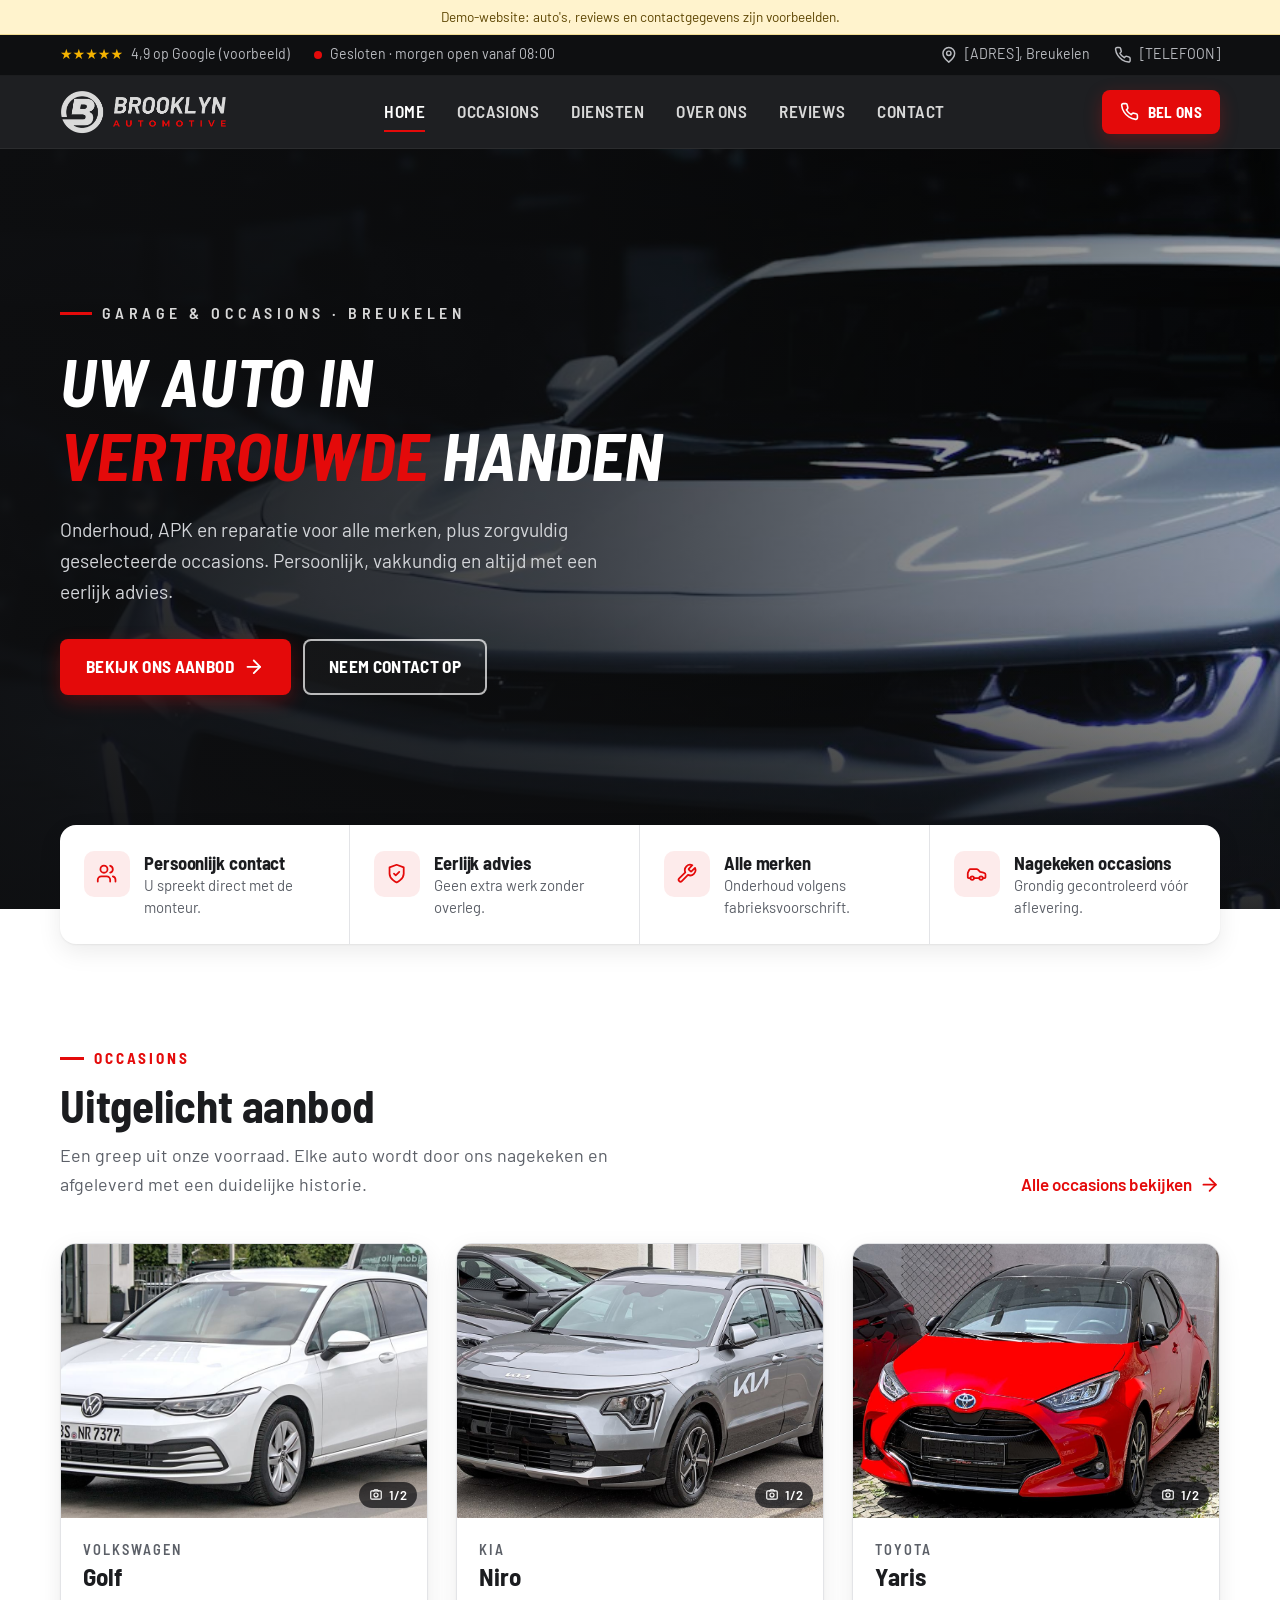
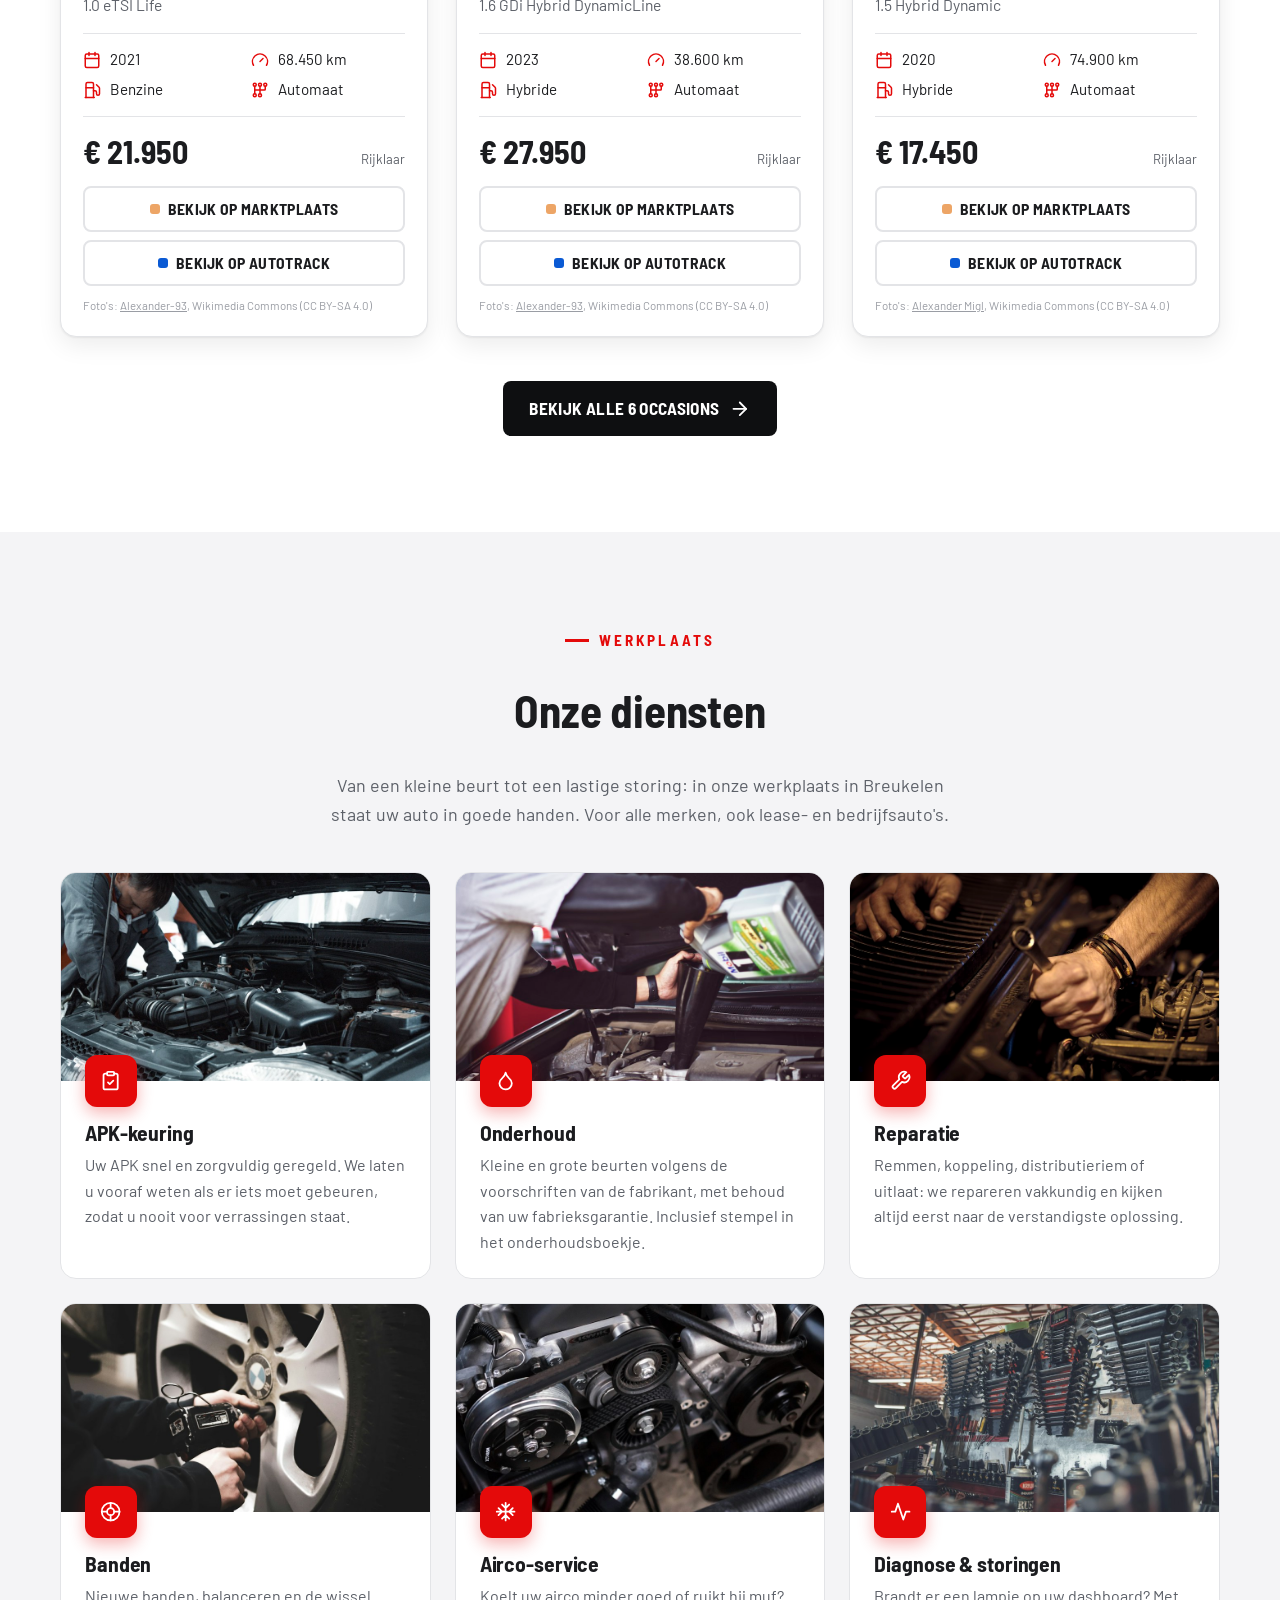
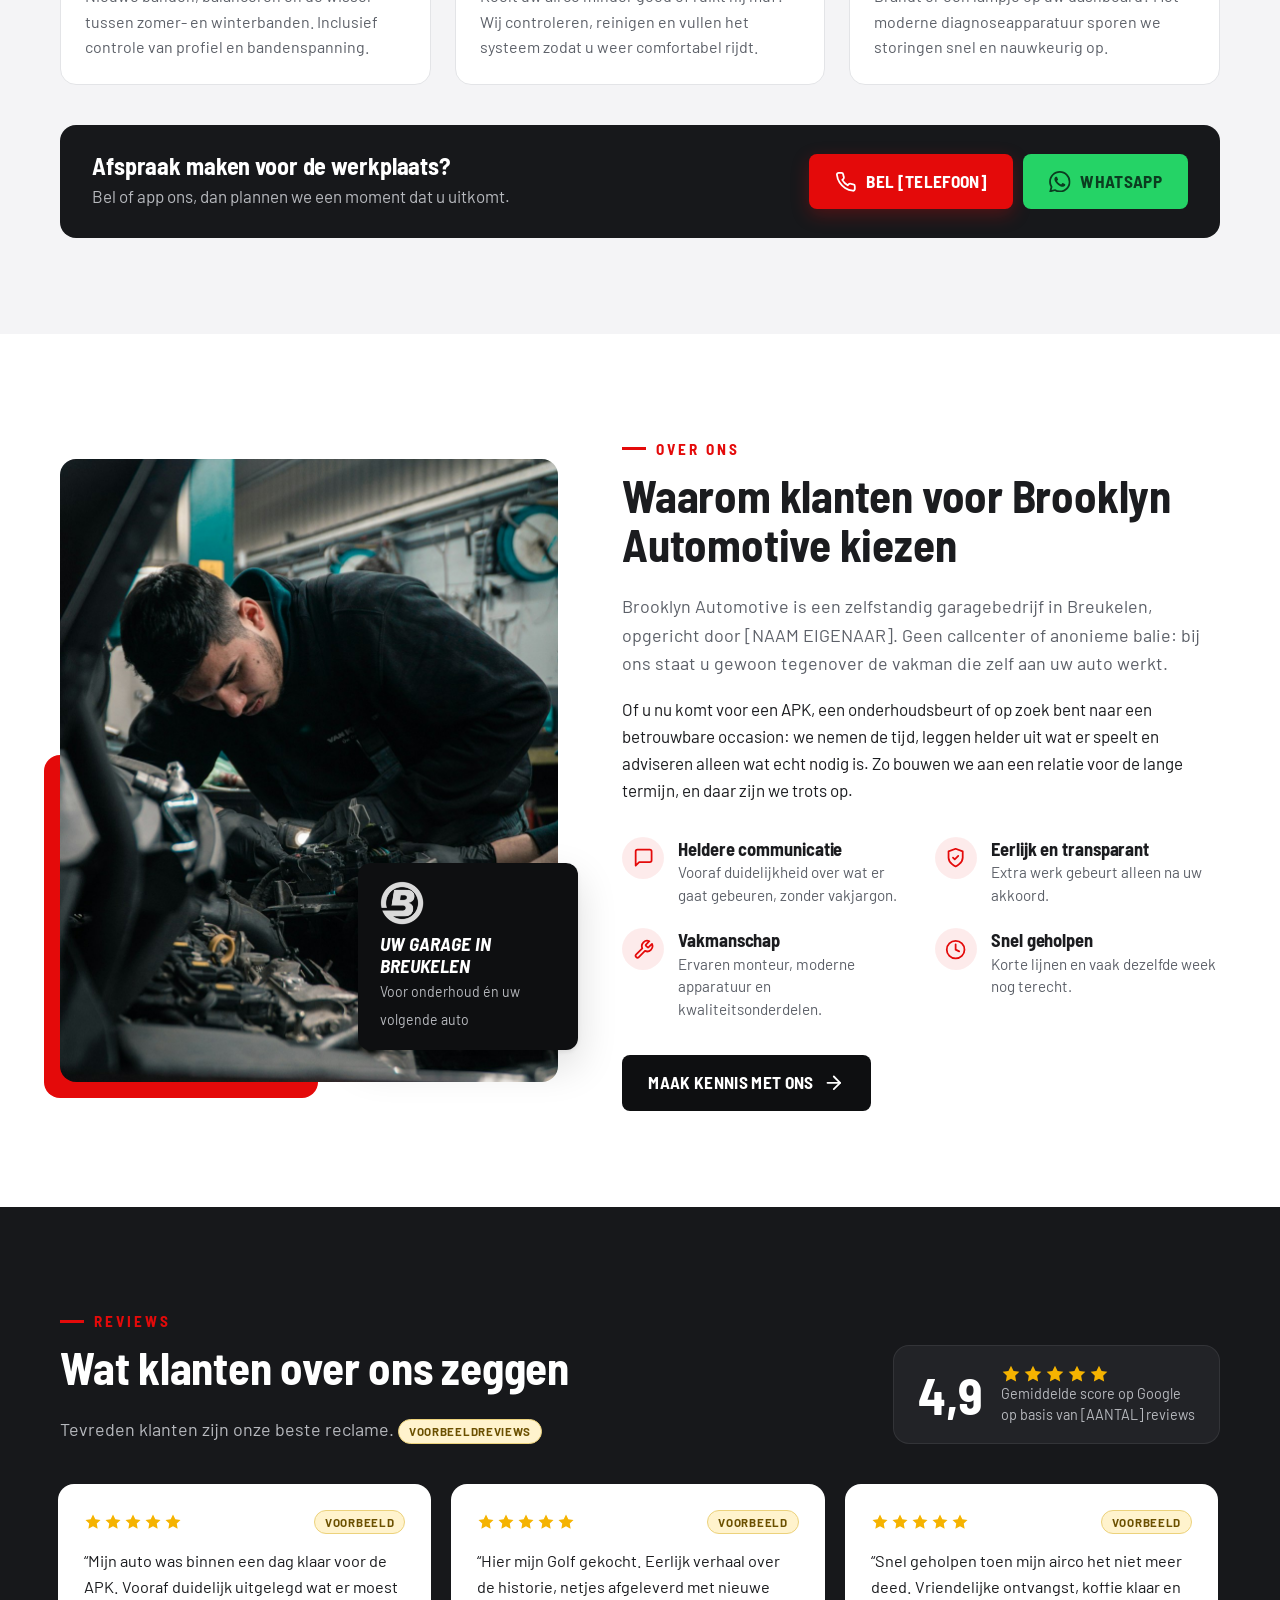
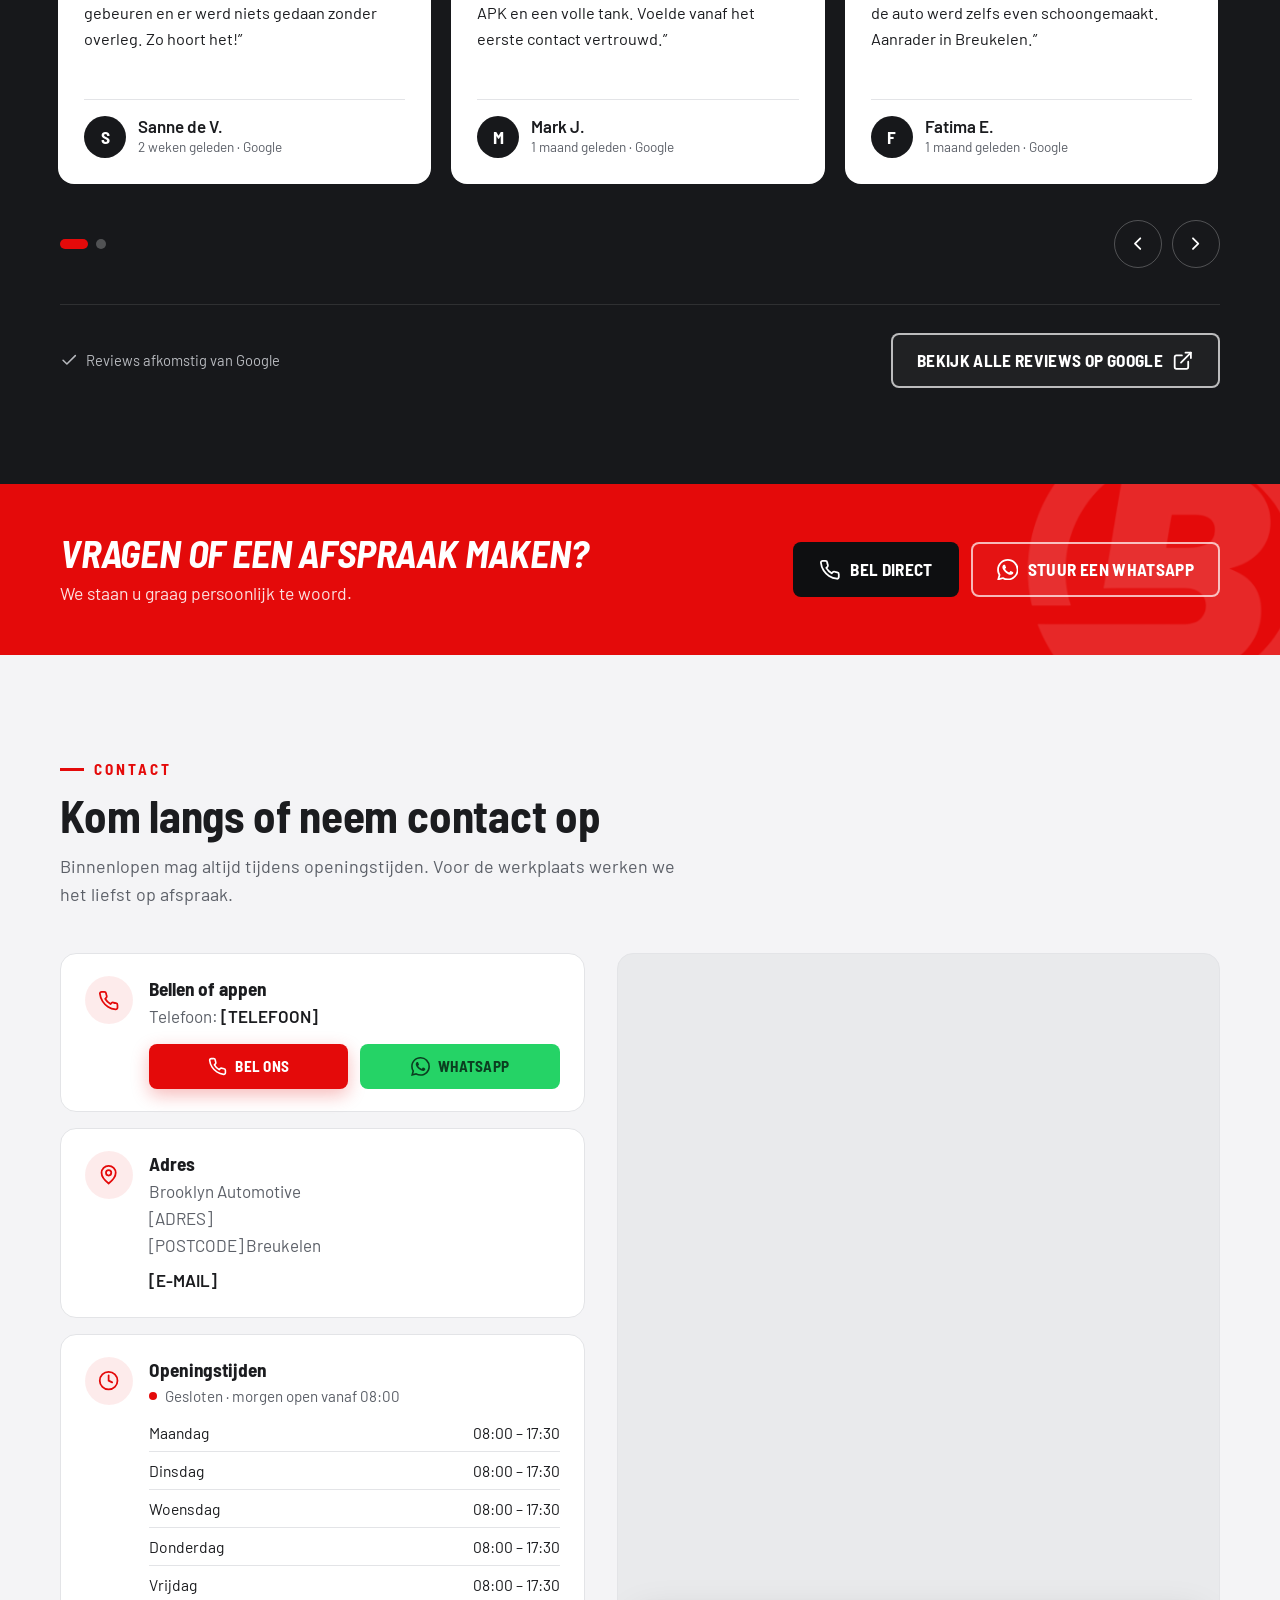
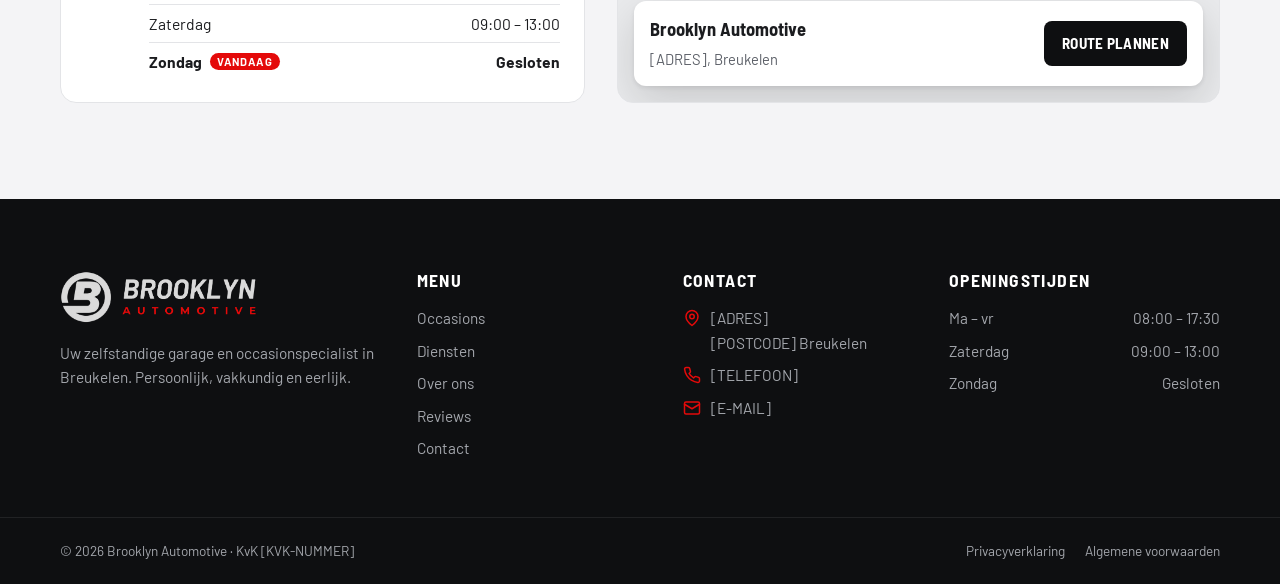
==== index.html @ be134fa2 "Demo-website Brooklyn Automotive Home en occasions-pagina met filter, diensten, over ons, reviews-ca" ====
<!doctype html>
<html lang="nl">
<head>
  <meta charset="utf-8">
  <meta name="viewport" content="width=device-width, initial-scale=1, viewport-fit=cover">
  <title>Brooklyn Automotive | Garage en occasions in Breukelen</title>
  <meta name="description" content="Brooklyn Automotive in Breukelen: APK, onderhoud, reparatie, banden en airco-service voor alle merken, plus zorgvuldig geselecteerde occasions. Eerlijk advies en persoonlijk contact.">
  <meta name="theme-color" content="#17181b">
  <link rel="icon" type="image/png" href="assets/img/logo-icoon.png">
  <meta property="og:title" content="Brooklyn Automotive | Garage en occasions in Breukelen">
  <meta property="og:description" content="Uw auto in vertrouwde handen. Onderhoud, APK en occasions in Breukelen.">
  <meta property="og:image" content="assets/img/sfeer/hero.jpg">
  <meta property="og:locale" content="nl_NL">

  <link rel="preconnect" href="https://fonts.googleapis.com">
  <link rel="preconnect" href="https://fonts.gstatic.com" crossorigin>
  <link href="https://fonts.googleapis.com/css2?family=Barlow+Semi+Condensed:ital,wght@0,600;0,700;1,600;1,700&family=Barlow:wght@400;500;600&display=swap" rel="stylesheet">
  <link rel="stylesheet" href="assets/css/style.css">
  <link rel="preload" as="image" href="assets/img/sfeer/hero-mobiel.jpg" media="(max-width: 640px)">

  <script type="application/ld+json">
  {
    "@context": "https://schema.org",
    "@type": "AutoRepair",
    "name": "Brooklyn Automotive",
    "image": "assets/img/logo-licht.png",
    "telephone": "[TELEFOON]",
    "address": {
      "@type": "PostalAddress",
      "streetAddress": "[ADRES]",
      "postalCode": "[POSTCODE]",
      "addressLocality": "Breukelen",
      "addressCountry": "NL"
    }
  }
  </script>
</head>
<body>
  <a class="skiplink" href="#inhoud">Direct naar de inhoud</a>

  <div class="demo-balk" role="note">Demo-website: auto's, reviews en contactgegevens zijn voorbeelden.</div>

  <!-- Topbalk (desktop) -->
  <div class="topbalk">
    <div class="container">
      <div class="topbalk-groep">
        <a class="topbalk-item" href="#reviews"><span class="sterren" aria-hidden="true">★★★★★</span> 4,9 op Google (voorbeeld)</a>
        <span class="topbalk-item" data-open-status></span>
      </div>
      <div class="topbalk-groep">
        <span class="topbalk-item"><svg class="icon" aria-hidden="true"><use href="#i-pin"></use></svg>[ADRES], Breukelen</span>
        <a class="topbalk-item" href="tel:[TELEFOON]"><svg class="icon" aria-hidden="true"><use href="#i-telefoon"></use></svg>[TELEFOON]</a>
      </div>
    </div>
  </div>

  <!-- Header -->
  <header class="header">
    <div class="container">
      <a class="logo" href="index.html" aria-label="Brooklyn Automotive – home">
        <img src="assets/img/logo-licht.png" alt="Brooklyn Automotive" width="1310" height="346">
      </a>
      <nav class="hoofdnav" aria-label="Hoofdmenu">
        <ul>
          <li><a href="index.html" aria-current="page">Home</a></li>
          <li><a href="occasions.html">Occasions</a></li>
          <li><a href="#diensten">Diensten</a></li>
          <li><a href="#over-ons">Over ons</a></li>
          <li><a href="#reviews">Reviews</a></li>
          <li><a href="#contact">Contact</a></li>
        </ul>
      </nav>
      <div class="header-acties">
        <a class="btn btn-rood btn-klein" href="tel:[TELEFOON]"><svg class="icon" aria-hidden="true"><use href="#i-telefoon"></use></svg><span class="btn-tel-tekst">Bel ons</span></a>
        <button class="menu-knop" type="button" aria-label="Menu openen" aria-controls="mobiel-menu" aria-expanded="false" data-menu-open>
          <svg class="icon" aria-hidden="true"><use href="#i-menu"></use></svg>
        </button>
      </div>
    </div>
  </header>

  <!-- Mobiel menu -->
  <div class="mobiel-menu" id="mobiel-menu" aria-hidden="true">
    <div class="mobiel-menu-kop">
      <a class="logo" href="index.html"><img src="assets/img/logo-licht.png" alt="Brooklyn Automotive" style="height:38px;width:auto"></a>
      <button class="menu-knop" type="button" aria-label="Menu sluiten" data-menu-sluit style="display:block">
        <svg class="icon" aria-hidden="true"><use href="#i-sluit"></use></svg>
      </button>
    </div>
    <nav aria-label="Mobiel menu">
      <ul>
        <li><a href="index.html">Home <svg class="icon" aria-hidden="true"><use href="#i-pijl"></use></svg></a></li>
        <li><a href="occasions.html">Occasions <svg class="icon" aria-hidden="true"><use href="#i-pijl"></use></svg></a></li>
        <li><a href="#diensten">Diensten <svg class="icon" aria-hidden="true"><use href="#i-pijl"></use></svg></a></li>
        <li><a href="#over-ons">Over ons <svg class="icon" aria-hidden="true"><use href="#i-pijl"></use></svg></a></li>
        <li><a href="#reviews">Reviews <svg class="icon" aria-hidden="true"><use href="#i-pijl"></use></svg></a></li>
        <li><a href="#contact">Contact <svg class="icon" aria-hidden="true"><use href="#i-pijl"></use></svg></a></li>
      </ul>
    </nav>
    <a class="btn btn-rood btn-blok" href="tel:[TELEFOON]"><svg class="icon" aria-hidden="true"><use href="#i-telefoon"></use></svg>Bel [TELEFOON]</a>
    <a class="btn btn-whatsapp btn-blok" href="https://wa.me/[WHATSAPP-NUMMER]" target="_blank" rel="noopener"><svg class="icon icon-vol" aria-hidden="true"><use href="#i-whatsapp"></use></svg>WhatsApp ons</a>
    <div class="mobiel-menu-info">
      <p data-open-status></p>
      <p>[ADRES], [POSTCODE] Breukelen</p>
    </div>
  </div>

  <main id="inhoud">

    <!-- Hero -->
    <section class="hero" aria-labelledby="hero-titel">
      <picture class="hero-foto">
        <source media="(max-width: 640px)" srcset="assets/img/sfeer/hero-mobiel.jpg">
        <img src="assets/img/sfeer/hero.jpg" alt="" fetchpriority="high" width="2000" height="1181">
      </picture>
      <div class="container">
        <div class="hero-inhoud">
          <span class="eyebrow">Garage &amp; occasions · Breukelen</span>
          <h1 id="hero-titel">Uw auto in <em>vertrouwde</em> handen</h1>
          <p class="hero-tekst">Onderhoud, APK en reparatie voor alle merken, plus zorgvuldig geselecteerde occasions. Persoonlijk, vakkundig en altijd met een eerlijk advies.</p>
          <div class="hero-knoppen">
            <a class="btn btn-rood" href="occasions.html">Bekijk ons aanbod <svg class="icon" aria-hidden="true"><use href="#i-pijl"></use></svg></a>
            <a class="btn btn-licht" href="#contact">Neem contact op</a>
          </div>
        </div>
      </div>
    </section>

    <!-- USP's -->
    <div class="usp-strook">
      <div class="container">
        <div class="usp-grid">
          <div class="usp">
            <span class="usp-icoon"><svg class="icon" aria-hidden="true"><use href="#i-mensen"></use></svg></span>
            <div><h3>Persoonlijk contact</h3><p>U spreekt direct met de monteur.</p></div>
          </div>
          <div class="usp">
            <span class="usp-icoon"><svg class="icon" aria-hidden="true"><use href="#i-schild"></use></svg></span>
            <div><h3>Eerlijk advies</h3><p>Geen extra werk zonder overleg.</p></div>
          </div>
          <div class="usp">
            <span class="usp-icoon"><svg class="icon" aria-hidden="true"><use href="#i-moersleutel"></use></svg></span>
            <div><h3>Alle merken</h3><p>Onderhoud volgens fabrieksvoorschrift.</p></div>
          </div>
          <div class="usp">
            <span class="usp-icoon"><svg class="icon" aria-hidden="true"><use href="#i-auto"></use></svg></span>
            <div><h3>Nagekeken occasions</h3><p>Grondig gecontroleerd vóór aflevering.</p></div>
          </div>
        </div>
      </div>
    </div>

    <!-- Uitgelichte occasions -->
    <section class="sectie" id="occasions" aria-labelledby="occasions-titel">
      <div class="container">
        <div class="sectie-kop">
          <div>
            <span class="sectie-label">Occasions</span>
            <h2 id="occasions-titel">Uitgelicht aanbod</h2>
            <p class="intro">Een greep uit onze voorraad. Elke auto wordt door ons nagekeken en afgeleverd met een duidelijke historie.</p>
          </div>
          <a class="link-pijl" href="occasions.html">Alle occasions bekijken <svg class="icon" aria-hidden="true"><use href="#i-pijl"></use></svg></a>
        </div>
        <div class="auto-grid" data-uitgelicht aria-live="polite"></div>
        <div class="sectie-voet">
          <a class="btn btn-donker" href="occasions.html"><span>Bekijk alle <span data-aantal-autos></span> occasions</span> <svg class="icon" aria-hidden="true"><use href="#i-pijl"></use></svg></a>
        </div>
      </div>
    </section>

    <!-- Diensten -->
    <section class="sectie sectie-zacht" id="diensten" aria-labelledby="diensten-titel">
      <div class="container">
        <div class="sectie-kop sectie-kop-midden">
          <span class="sectie-label">Werkplaats</span>
          <h2 id="diensten-titel">Onze diensten</h2>
          <p class="intro">Van een kleine beurt tot een lastige storing: in onze werkplaats in Breukelen staat uw auto in goede handen. Voor alle merken, ook lease- en bedrijfsauto's.</p>
        </div>
        <div class="diensten-grid">
          <article class="dienst verschijn">
            <div class="dienst-foto"><img src="assets/img/sfeer/apk.jpg" alt="Monteur controleert de motorruimte van een auto" loading="lazy" width="900" height="506"></div>
            <div class="dienst-body">
              <span class="dienst-icoon"><svg class="icon" aria-hidden="true"><use href="#i-klembord"></use></svg></span>
              <h3>APK-keuring</h3>
              <p>Uw APK snel en zorgvuldig geregeld. We laten u vooraf weten als er iets moet gebeuren, zodat u nooit voor verrassingen staat.</p>
            </div>
          </article>
          <article class="dienst verschijn">
            <div class="dienst-foto"><img src="assets/img/sfeer/onderhoud.jpg" alt="Nieuwe motorolie wordt bijgevuld" loading="lazy" width="900" height="600"></div>
            <div class="dienst-body">
              <span class="dienst-icoon"><svg class="icon" aria-hidden="true"><use href="#i-druppel"></use></svg></span>
              <h3>Onderhoud</h3>
              <p>Kleine en grote beurten volgens de voorschriften van de fabrikant, met behoud van uw fabrieksgarantie. Inclusief stempel in het onderhoudsboekje.</p>
            </div>
          </article>
          <article class="dienst verschijn">
            <div class="dienst-foto"><img src="assets/img/sfeer/reparatie.jpg" alt="Monteur werkt met een steeksleutel aan een motor" loading="lazy" width="900" height="675"></div>
            <div class="dienst-body">
              <span class="dienst-icoon"><svg class="icon" aria-hidden="true"><use href="#i-moersleutel"></use></svg></span>
              <h3>Reparatie</h3>
              <p>Remmen, koppeling, distributieriem of uitlaat: we repareren vakkundig en kijken altijd eerst naar de verstandigste oplossing.</p>
            </div>
          </article>
          <article class="dienst verschijn">
            <div class="dienst-foto"><img src="assets/img/sfeer/banden.jpg" alt="Wielmoeren van een autowiel worden vastgezet" loading="lazy" width="900" height="600"></div>
            <div class="dienst-body">
              <span class="dienst-icoon"><svg class="icon" aria-hidden="true"><use href="#i-band"></use></svg></span>
              <h3>Banden</h3>
              <p>Nieuwe banden, balanceren en de wissel tussen zomer- en winterbanden. Inclusief controle van profiel en bandenspanning.</p>
            </div>
          </article>
          <article class="dienst verschijn">
            <div class="dienst-foto"><img src="assets/img/sfeer/airco.jpg" alt="Aircocompressor en aandrijfriem in de motorruimte" loading="lazy" width="900" height="506"></div>
            <div class="dienst-body">
              <span class="dienst-icoon"><svg class="icon" aria-hidden="true"><use href="#i-sneeuw"></use></svg></span>
              <h3>Airco-service</h3>
              <p>Koelt uw airco minder goed of ruikt hij muf? Wij controleren, reinigen en vullen het systeem zodat u weer comfortabel rijdt.</p>
            </div>
          </article>
          <article class="dienst verschijn">
            <div class="dienst-foto"><img src="assets/img/sfeer/diagnose.jpg" alt="Wand met gereedschap in een werkplaats" loading="lazy" width="900" height="600"></div>
            <div class="dienst-body">
              <span class="dienst-icoon"><svg class="icon" aria-hidden="true"><use href="#i-hartslag"></use></svg></span>
              <h3>Diagnose &amp; storingen</h3>
              <p>Brandt er een lampje op uw dashboard? Met moderne diagnoseapparatuur sporen we storingen snel en nauwkeurig op.</p>
            </div>
          </article>
        </div>
        <div class="diensten-cta">
          <div>
            <h3>Afspraak maken voor de werkplaats?</h3>
            <p>Bel of app ons, dan plannen we een moment dat u uitkomt.</p>
          </div>
          <div class="knoppen">
            <a class="btn btn-rood" href="tel:[TELEFOON]"><svg class="icon" aria-hidden="true"><use href="#i-telefoon"></use></svg>Bel [TELEFOON]</a>
            <a class="btn btn-whatsapp" href="https://wa.me/[WHATSAPP-NUMMER]" target="_blank" rel="noopener"><svg class="icon icon-vol" aria-hidden="true"><use href="#i-whatsapp"></use></svg>WhatsApp</a>
          </div>
        </div>
      </div>
    </section>

    <!-- Over ons -->
    <section class="sectie" id="over-ons" aria-labelledby="over-titel">
      <div class="container over-grid">
        <div class="over-foto verschijn">
          <img src="assets/img/sfeer/over-ons.jpg" alt="Monteur aan het werk onder de motorkap" loading="lazy" width="1000" height="1500">
          <div class="over-foto-badge">
            <img src="assets/img/logo-icoon.png" alt="" width="44" height="44">
            <strong>Uw garage in Breukelen</strong>
            <span>Voor onderhoud én uw volgende auto</span>
          </div>
        </div>
        <div class="over-tekst">
          <span class="sectie-label">Over ons</span>
          <h2 id="over-titel">Waarom klanten voor Brooklyn Automotive kiezen</h2>
          <p class="intro">Brooklyn Automotive is een zelfstandig garagebedrijf in Breukelen, opgericht door [NAAM EIGENAAR]. Geen callcenter of anonieme balie: bij ons staat u gewoon tegenover de vakman die zelf aan uw auto werkt.</p>
          <p>Of u nu komt voor een APK, een onderhoudsbeurt of op zoek bent naar een betrouwbare occasion: we nemen de tijd, leggen helder uit wat er speelt en adviseren alleen wat echt nodig is. Zo bouwen we aan een relatie voor de lange termijn, en daar zijn we trots op.</p>
          <ul class="redenen">
            <li class="reden">
              <span class="reden-icoon"><svg class="icon" aria-hidden="true"><use href="#i-praat"></use></svg></span>
              <div><h3>Heldere communicatie</h3><p>Vooraf duidelijkheid over wat er gaat gebeuren, zonder vakjargon.</p></div>
            </li>
            <li class="reden">
              <span class="reden-icoon"><svg class="icon" aria-hidden="true"><use href="#i-schild"></use></svg></span>
              <div><h3>Eerlijk en transparant</h3><p>Extra werk gebeurt alleen na uw akkoord.</p></div>
            </li>
            <li class="reden">
              <span class="reden-icoon"><svg class="icon" aria-hidden="true"><use href="#i-moersleutel"></use></svg></span>
              <div><h3>Vakmanschap</h3><p>Ervaren monteur, moderne apparatuur en kwaliteitsonderdelen.</p></div>
            </li>
            <li class="reden">
              <span class="reden-icoon"><svg class="icon" aria-hidden="true"><use href="#i-klok"></use></svg></span>
              <div><h3>Snel geholpen</h3><p>Korte lijnen en vaak dezelfde week nog terecht.</p></div>
            </li>
          </ul>
          <a class="btn btn-donker" href="#contact">Maak kennis met ons <svg class="icon" aria-hidden="true"><use href="#i-pijl"></use></svg></a>
        </div>
      </div>
    </section>

    <!-- Reviews -->
    <section class="sectie sectie-donker" id="reviews" aria-labelledby="reviews-titel" data-reviews>
      <div class="container">
        <div class="reviews-kop">
          <div>
            <span class="sectie-label">Reviews</span>
            <h2 id="reviews-titel">Wat klanten over ons zeggen</h2>
            <p class="intro">Tevreden klanten zijn onze beste reclame. <span class="demo-label">Voorbeeldreviews</span></p>
          </div>
          <div class="score-kaart">
            <span class="score-getal" data-score>–</span>
            <div>
              <div class="score-sterren" data-score-sterren aria-hidden="true"></div>
              <div class="score-meta">Gemiddelde score op Google<br>op basis van <span data-score-aantal>[AANTAL]</span> reviews</div>
            </div>
          </div>
        </div>

        <div class="carousel" role="region" aria-roledescription="carousel" aria-label="Klantreviews">
          <div class="carousel-track" tabindex="0"></div>
          <div class="carousel-bediening">
            <div class="carousel-stippen"></div>
            <div class="carousel-pijlen">
              <button class="rond-knop" type="button" aria-label="Vorige reviews" data-carousel-vorige><svg class="icon" aria-hidden="true"><use href="#i-links"></use></svg></button>
              <button class="rond-knop" type="button" aria-label="Volgende reviews" data-carousel-volgende><svg class="icon" aria-hidden="true"><use href="#i-rechts"></use></svg></button>
            </div>
          </div>
        </div>

        <div class="reviews-voet">
          <p class="reviews-bron"><svg class="icon" aria-hidden="true"><use href="#i-vink"></use></svg>Reviews afkomstig van Google</p>
          <a class="btn btn-licht" href="#" target="_blank" rel="noopener" data-google-link>Bekijk alle reviews op Google <svg class="icon" aria-hidden="true"><use href="#i-extern"></use></svg></a>
        </div>
      </div>
    </section>

    <!-- CTA -->
    <section class="cta-band" aria-label="Contact opnemen">
      <div class="container">
        <div>
          <h2>Vragen of een afspraak maken?</h2>
          <p>We staan u graag persoonlijk te woord.</p>
        </div>
        <div class="knoppen">
          <a class="btn btn-donker" href="tel:[TELEFOON]"><svg class="icon" aria-hidden="true"><use href="#i-telefoon"></use></svg>Bel direct</a>
          <a class="btn btn-licht" href="https://wa.me/[WHATSAPP-NUMMER]" target="_blank" rel="noopener"><svg class="icon icon-vol" aria-hidden="true"><use href="#i-whatsapp"></use></svg>Stuur een WhatsApp</a>
        </div>
      </div>
    </section>

    <!-- Contact -->
    <section class="sectie sectie-zacht" id="contact" aria-labelledby="contact-titel">
      <div class="container">
        <div class="sectie-kop">
          <div>
            <span class="sectie-label">Contact</span>
            <h2 id="contact-titel">Kom langs of neem contact op</h2>
            <p class="intro">Binnenlopen mag altijd tijdens openingstijden. Voor de werkplaats werken we het liefst op afspraak.</p>
          </div>
        </div>
        <div class="contact-grid">
          <div class="contact-kaarten">
            <div class="contact-kaart">
              <span class="reden-icoon"><svg class="icon" aria-hidden="true"><use href="#i-telefoon"></use></svg></span>
              <div style="flex:1">
                <h3>Bellen of appen</h3>
                <p style="margin-bottom:14px">Telefoon: <a href="tel:[TELEFOON]">[TELEFOON]</a></p>
                <div class="contact-knoppen">
                  <a class="btn btn-rood btn-klein" href="tel:[TELEFOON]"><svg class="icon" aria-hidden="true"><use href="#i-telefoon"></use></svg>Bel ons</a>
                  <a class="btn btn-whatsapp btn-klein" href="https://wa.me/[WHATSAPP-NUMMER]" target="_blank" rel="noopener"><svg class="icon icon-vol" aria-hidden="true"><use href="#i-whatsapp"></use></svg>WhatsApp</a>
                </div>
              </div>
            </div>
            <div class="contact-kaart">
              <span class="reden-icoon"><svg class="icon" aria-hidden="true"><use href="#i-pin"></use></svg></span>
              <div>
                <h3>Adres</h3>
                <p>Brooklyn Automotive<br>[ADRES]<br>[POSTCODE] Breukelen</p>
                <p style="margin-top:8px"><a href="mailto:[E-MAIL]">[E-MAIL]</a></p>
              </div>
            </div>
            <div class="contact-kaart">
              <span class="reden-icoon"><svg class="icon" aria-hidden="true"><use href="#i-klok"></use></svg></span>
              <div class="openingstijden-wrap">
                <h3>Openingstijden</h3>
                <p data-open-status style="display:flex;align-items:center;gap:8px;font-size:.95rem"></p>
                <table class="openingstijden"><tbody data-openingstijden></tbody></table>
              </div>
            </div>
          </div>
          <div class="kaart">
            <!-- Vervang 'Breukelen' in de src door het volledige adres zodra dat bekend is -->
            <iframe src="https://www.google.com/maps?q=Breukelen%2C%20Nederland&z=14&output=embed" title="Kaart: Brooklyn Automotive in Breukelen" loading="lazy" referrerpolicy="no-referrer-when-downgrade"></iframe>
            <div class="kaart-label">
              <div><strong>Brooklyn Automotive</strong><span>[ADRES], Breukelen</span></div>
              <a class="btn btn-donker btn-klein" href="https://www.google.com/maps/dir/?api=1&destination=Brooklyn%20Automotive%20Breukelen" target="_blank" rel="noopener">Route plannen</a>
            </div>
          </div>
        </div>
      </div>
    </section>
  </main>

  <!-- Footer -->
  <footer class="footer">
    <div class="container footer-grid">
      <div>
        <a class="logo" href="index.html"><img src="assets/img/logo-licht.png" alt="Brooklyn Automotive" width="1310" height="346"></a>
        <p>Uw zelfstandige garage en occasionspecialist in Breukelen. Persoonlijk, vakkundig en eerlijk.</p>
      </div>
      <div>
        <h4>Menu</h4>
        <ul>
          <li><a href="occasions.html">Occasions</a></li>
          <li><a href="#diensten">Diensten</a></li>
          <li><a href="#over-ons">Over ons</a></li>
          <li><a href="#reviews">Reviews</a></li>
          <li><a href="#contact">Contact</a></li>
        </ul>
      </div>
      <div>
        <h4>Contact</h4>
        <ul class="footer-contact">
          <li><svg class="icon" aria-hidden="true"><use href="#i-pin"></use></svg><span>[ADRES]<br>[POSTCODE] Breukelen</span></li>
          <li><svg class="icon" aria-hidden="true"><use href="#i-telefoon"></use></svg><a href="tel:[TELEFOON]">[TELEFOON]</a></li>
          <li><svg class="icon" aria-hidden="true"><use href="#i-mail"></use></svg><a href="mailto:[E-MAIL]">[E-MAIL]</a></li>
        </ul>
      </div>
      <div>
        <h4>Openingstijden</h4>
        <ul class="footer-uren" data-openingstijden-kort></ul>
      </div>
    </div>
    <div class="footer-onder">
      <div class="container">
        <span>© <span data-jaar>2026</span> Brooklyn Automotive · KvK [KVK-NUMMER]</span>
        <ul>
          <li><a href="#">Privacyverklaring</a></li>
          <li><a href="#">Algemene voorwaarden</a></li>
        </ul>
      </div>
    </div>
  </footer>

  <!-- Vaste actiebalk op mobiel -->
  <div class="actiebalk">
    <a class="btn btn-rood" href="tel:[TELEFOON]"><svg class="icon" aria-hidden="true"><use href="#i-telefoon"></use></svg>Bellen</a>
    <a class="btn btn-whatsapp" href="https://wa.me/[WHATSAPP-NUMMER]" target="_blank" rel="noopener"><svg class="icon icon-vol" aria-hidden="true"><use href="#i-whatsapp"></use></svg>WhatsApp</a>
  </div>

  <script src="assets/js/main.js"></script>
</body>
</html>
---- assets/css/style.css ----
/* ==========================================================================
   Brooklyn Automotive – stylesheet
   Kleuren en typografie afgeleid van het logo: lichtgrijs + rood op donker,
   cursieve, smalle koppen (Barlow Semi Condensed).
   ========================================================================== */

:root {
  --rood: #e40a0a;
  --rood-donker: #b80808;
  --zwart: #0e0f11;
  --antraciet: #17181b;
  --antraciet-2: #222327;
  --logo-grijs: #d9d9d9;
  --tekst: #1b1c1f;
  --tekst-zacht: #5c6068;
  --lijn: #e3e4e7;
  --achtergrond: #ffffff;
  --achtergrond-zacht: #f4f4f6;
  --wit: #ffffff;
  --ster: #f5b301;

  --font-kop: "Barlow Semi Condensed", "Arial Narrow", Arial, sans-serif;
  --font-tekst: "Barlow", system-ui, -apple-system, "Segoe UI", Arial, sans-serif;

  --radius: 10px;
  --radius-groot: 16px;
  --schaduw: 0 1px 2px rgba(14, 15, 17, .06), 0 8px 24px rgba(14, 15, 17, .08);
  --schaduw-hover: 0 2px 4px rgba(14, 15, 17, .08), 0 16px 40px rgba(14, 15, 17, .14);
  --max: 1200px;
  --gutter: 20px;
  --header-h: 72px;
}

/* ---------- Basis ---------- */
*, *::before, *::after { box-sizing: border-box; }
html { scroll-behavior: smooth; scroll-padding-top: calc(var(--header-h) + 12px); -webkit-text-size-adjust: 100%; }
body {
  margin: 0;
  font-family: var(--font-tekst);
  font-size: 17px;
  line-height: 1.6;
  color: var(--tekst);
  background: var(--achtergrond);
  -webkit-font-smoothing: antialiased;
}
img { max-width: 100%; height: auto; display: block; }
a { color: inherit; }
button { font: inherit; }
h1, h2, h3, h4 {
  font-family: var(--font-kop);
  font-weight: 700;
  line-height: 1.1;
  margin: 0 0 .5em;
  letter-spacing: -.005em;
}
h1 { font-size: clamp(2.4rem, 6vw, 4.2rem); }
h2 { font-size: clamp(1.9rem, 4vw, 2.8rem); }
h3 { font-size: 1.35rem; }
p { margin: 0 0 1em; }

.container { width: 100%; max-width: var(--max); margin-inline: auto; padding-inline: var(--gutter); }
.sr-only { position: absolute; width: 1px; height: 1px; padding: 0; margin: -1px; overflow: hidden; clip: rect(0 0 0 0); white-space: nowrap; border: 0; }
.skiplink { position: absolute; left: 12px; top: -60px; z-index: 200; background: var(--rood); color: #fff; padding: 10px 16px; border-radius: 6px; text-decoration: none; }
.skiplink:focus { top: 12px; }
:focus-visible { outline: 3px solid var(--rood); outline-offset: 2px; }

.icon { width: 1.25em; height: 1.25em; flex: none; fill: none; stroke: currentColor; stroke-width: 2; stroke-linecap: round; stroke-linejoin: round; }
.icon-vol { fill: currentColor; stroke: none; }

/* ---------- Knoppen ---------- */
.btn {
  display: inline-flex; align-items: center; justify-content: center; gap: .55em;
  min-height: 50px; padding: 12px 24px;
  border-radius: 8px; border: 2px solid transparent;
  font-family: var(--font-kop); font-weight: 700; font-size: 1.08rem; letter-spacing: .02em; text-transform: uppercase;
  text-decoration: none; cursor: pointer; white-space: nowrap;
  transition: background-color .2s, color .2s, border-color .2s, transform .2s, box-shadow .2s;
}
.btn:hover { transform: translateY(-1px); }
.btn:active { transform: none; }
.btn-rood { background: var(--rood); color: #fff; box-shadow: 0 6px 18px rgba(228, 10, 10, .28); }
.btn-rood:hover { background: var(--rood-donker); }
.btn-licht { border-color: rgba(255, 255, 255, .7); color: #fff; background: rgba(255, 255, 255, .04); }
.btn-licht:hover { background: #fff; color: var(--zwart); border-color: #fff; }
.btn-donker { background: var(--zwart); color: #fff; }
.btn-donker:hover { background: var(--antraciet-2); }
.btn-omlijnd { border-color: var(--tekst); color: var(--tekst); background: transparent; }
.btn-omlijnd:hover { background: var(--tekst); color: #fff; }
.btn-whatsapp { background: #25d366; color: #0b3d20; }
.btn-whatsapp:hover { background: #1fbd5a; }
.btn-klein { min-height: 42px; padding: 8px 16px; font-size: .95rem; }
.btn-blok { width: 100%; }

.link-pijl { display: inline-flex; align-items: center; gap: .4em; color: var(--rood); font-weight: 600; text-decoration: none; }
.link-pijl:hover { text-decoration: underline; text-underline-offset: 3px; }
.link-pijl .icon { transition: transform .2s; }
.link-pijl:hover .icon { transform: translateX(3px); }

/* ---------- Demo-melding ---------- */
.demo-balk {
  background: #fff3cd; color: #5c4400; font-size: .85rem; text-align: center; padding: 6px var(--gutter);
  border-bottom: 1px solid #f1dc94;
}
.demo-label {
  display: inline-block; font-size: .72rem; font-weight: 700; letter-spacing: .06em; text-transform: uppercase;
  background: #fff3cd; color: #6b5000; border: 1px solid #ecd27c; border-radius: 99px; padding: 2px 10px; vertical-align: middle;
}

/* ---------- Topbalk ---------- */
.topbalk { background: var(--zwart); color: #b9bbc0; font-size: .88rem; border-bottom: 1px solid rgba(255, 255, 255, .06); }
.topbalk .container { display: flex; align-items: center; justify-content: space-between; gap: 24px; min-height: 40px; }
.topbalk a { text-decoration: none; }
.topbalk a:hover { color: #fff; }
.topbalk-groep { display: flex; align-items: center; gap: 24px; }
.topbalk-item { display: inline-flex; align-items: center; gap: 8px; }
.topbalk .sterren { color: var(--ster); }
.status-stip { width: 8px; height: 8px; border-radius: 50%; background: #7a7d84; }
.status-stip.open { background: #2ecc71; box-shadow: 0 0 0 3px rgba(46, 204, 113, .2); }
.status-stip.dicht { background: var(--rood); }

/* ---------- Header ---------- */
.header { position: sticky; top: 0; z-index: 100; background: rgba(23, 24, 27, .97); backdrop-filter: saturate(160%) blur(10px); color: #fff; border-bottom: 1px solid rgba(255, 255, 255, .06); }
.header .container { display: flex; align-items: center; justify-content: space-between; height: var(--header-h); gap: 24px; }
.logo { display: block; flex: none; }
.logo img { height: 44px; width: auto; }
.hoofdnav ul { display: flex; align-items: center; gap: 4px; list-style: none; margin: 0; padding: 0; }
.hoofdnav a {
  display: block; padding: 10px 14px; border-radius: 6px;
  font-family: var(--font-kop); font-weight: 600; font-size: 1.08rem; letter-spacing: .03em; text-transform: uppercase;
  text-decoration: none; color: var(--logo-grijs); transition: color .2s;
  position: relative;
}
.hoofdnav a::after { content: ""; position: absolute; left: 14px; right: 14px; bottom: 4px; height: 2px; background: var(--rood); transform: scaleX(0); transform-origin: left; transition: transform .25s; }
.hoofdnav a:hover, .hoofdnav a[aria-current="page"] { color: #fff; }
.hoofdnav a:hover::after, .hoofdnav a[aria-current="page"]::after { transform: scaleX(1); }
.header-acties { display: flex; align-items: center; gap: 10px; }
.menu-knop { display: none; background: none; border: 0; color: #fff; padding: 10px; margin-right: -10px; cursor: pointer; }
.menu-knop .icon { width: 28px; height: 28px; }

/* Mobiel menu */
.mobiel-menu {
  position: fixed; inset: 0; z-index: 150; background: var(--zwart); color: #fff;
  display: flex; flex-direction: column; padding: 0 var(--gutter) 32px;
  transform: translateX(100%); transition: transform .3s ease; visibility: hidden; overflow-y: auto;
}
.mobiel-menu.open { transform: none; visibility: visible; }
.mobiel-menu-kop { display: flex; align-items: center; justify-content: space-between; height: var(--header-h); flex: none; }
.mobiel-menu nav ul { list-style: none; margin: 16px 0 28px; padding: 0; }
.mobiel-menu nav a {
  display: flex; align-items: center; justify-content: space-between; padding: 16px 0; border-bottom: 1px solid rgba(255, 255, 255, .08);
  font-family: var(--font-kop); font-size: 1.6rem; font-weight: 700; font-style: italic; text-transform: uppercase; text-decoration: none;
}
.mobiel-menu nav a .icon { color: var(--rood); }
.mobiel-menu .btn { margin-top: 10px; }
.mobiel-menu-info { margin-top: auto; padding-top: 28px; color: #9a9da4; font-size: .95rem; }
body.menu-open { overflow: hidden; }

/* ---------- Hero ---------- */
.hero { position: relative; color: #fff; background: var(--zwart); overflow: hidden; isolation: isolate; }
.hero-foto { position: absolute; inset: 0; z-index: -2; }
.hero-foto img { width: 100%; height: 100%; object-fit: cover; object-position: 60% 50%; }
.hero::before {
  content: ""; position: absolute; inset: 0; z-index: -1;
  background:
    linear-gradient(90deg, rgba(14, 15, 17, .92) 0%, rgba(14, 15, 17, .72) 45%, rgba(14, 15, 17, .25) 100%),
    linear-gradient(0deg, rgba(14, 15, 17, .85) 0%, rgba(14, 15, 17, 0) 40%);
}
.hero .container { min-height: min(86vh, 760px); display: flex; flex-direction: column; justify-content: center; padding-top: 72px; padding-bottom: 140px; }
.hero-inhoud { max-width: 640px; }
.eyebrow {
  display: inline-flex; align-items: center; gap: 10px; margin-bottom: 18px;
  font-family: var(--font-kop); font-weight: 600; font-size: 1rem; letter-spacing: .28em; text-transform: uppercase; color: var(--logo-grijs);
}
.eyebrow::before { content: ""; width: 32px; height: 3px; background: var(--rood); }
.hero h1 { font-style: italic; text-transform: uppercase; letter-spacing: .005em; margin-bottom: .35em; }
.hero h1 em { font-style: italic; color: var(--rood); }
.hero-tekst { font-size: 1.2rem; color: #d3d5d9; max-width: 540px; margin-bottom: 32px; }
.hero-knoppen { display: flex; flex-wrap: wrap; gap: 12px; }

/* USP-kaarten die over de hero heen vallen */
.usp-strook { position: relative; z-index: 2; margin-top: -84px; }
.usp-grid {
  display: grid; grid-template-columns: repeat(4, 1fr); background: #fff; border-radius: var(--radius-groot); box-shadow: var(--schaduw);
  overflow: hidden;
}
.usp { display: flex; gap: 14px; align-items: flex-start; padding: 26px 24px; border-right: 1px solid var(--lijn); }
.usp:last-child { border-right: 0; }
.usp-icoon { display: grid; place-items: center; width: 46px; height: 46px; border-radius: 10px; background: rgba(228, 10, 10, .08); color: var(--rood); flex: none; }
.usp h3 { font-size: 1.15rem; margin: 2px 0 2px; }
.usp p { font-size: .93rem; color: var(--tekst-zacht); margin: 0; line-height: 1.45; }

/* ---------- Secties ---------- */
.sectie { padding: 96px 0; }
.sectie-zacht { background: var(--achtergrond-zacht); }
.sectie-donker { background: var(--antraciet); color: #fff; }
.sectie-kop { display: flex; align-items: flex-end; justify-content: space-between; gap: 24px; margin-bottom: 44px; }
.sectie-kop-midden { flex-direction: column; align-items: center; text-align: center; }
.sectie-kop-midden .intro { margin-inline: auto; }
.sectie-label {
  display: inline-flex; align-items: center; gap: 10px; margin-bottom: 10px;
  font-family: var(--font-kop); font-weight: 700; font-size: .95rem; letter-spacing: .2em; text-transform: uppercase; color: var(--rood);
}
.sectie-label::before { content: ""; width: 24px; height: 3px; background: currentColor; }
.sectie-kop h2 { margin-bottom: .25em; }
.intro { font-size: 1.12rem; color: var(--tekst-zacht); max-width: 620px; margin: 0; }
.sectie-donker .intro { color: #b7b9be; }

/* ---------- Occasion-kaarten ---------- */
.auto-grid { display: grid; grid-template-columns: repeat(3, 1fr); gap: 28px; }
.auto-kaart {
  display: flex; flex-direction: column; background: #fff; border-radius: var(--radius-groot); overflow: hidden;
  border: 1px solid var(--lijn); box-shadow: var(--schaduw); transition: box-shadow .25s, transform .25s;
}
.auto-kaart:hover { box-shadow: var(--schaduw-hover); transform: translateY(-3px); }
.galerij { position: relative; aspect-ratio: 4 / 3; background: #e9eaec; }
.galerij-track { display: flex; height: 100%; overflow-x: auto; scroll-snap-type: x mandatory; scrollbar-width: none; overscroll-behavior-x: contain; }
.galerij-track::-webkit-scrollbar { display: none; }
.galerij-track img { flex: 0 0 100%; width: 100%; height: 100%; object-fit: cover; scroll-snap-align: start; }
.galerij-knop {
  position: absolute; top: 50%; transform: translateY(-50%); width: 40px; height: 40px; border-radius: 50%; border: 0;
  display: grid; place-items: center; background: rgba(255, 255, 255, .92); color: var(--tekst); cursor: pointer;
  box-shadow: 0 2px 8px rgba(0, 0, 0, .18); opacity: 0; transition: opacity .2s, background-color .2s;
}
.galerij-knop:hover { background: #fff; }
.galerij-knop.vorige { left: 10px; }
.galerij-knop.volgende { right: 10px; }
.galerij:hover .galerij-knop, .galerij-knop:focus-visible { opacity: 1; }
.galerij-knop[disabled] { opacity: 0 !important; pointer-events: none; }
.galerij-teller {
  position: absolute; right: 10px; bottom: 10px; display: inline-flex; align-items: center; gap: 6px;
  background: rgba(14, 15, 17, .72); color: #fff; font-size: .8rem; font-weight: 600; padding: 3px 10px; border-radius: 99px;
}
.galerij-teller .icon { width: 14px; height: 14px; }
.auto-badge {
  position: absolute; left: 12px; top: 12px; z-index: 1;
  font-family: var(--font-kop); font-weight: 700; font-size: .85rem; letter-spacing: .08em; text-transform: uppercase;
  padding: 4px 10px; border-radius: 6px; background: var(--rood); color: #fff;
}
.auto-badge.gereserveerd { background: #f39c12; }
.auto-badge.verkocht { background: var(--zwart); }

.auto-body { display: flex; flex-direction: column; flex: 1; padding: 20px 22px 22px; }
.auto-merk { font-family: var(--font-kop); font-weight: 600; font-size: .9rem; letter-spacing: .14em; text-transform: uppercase; color: var(--tekst-zacht); margin-bottom: 2px; }
.auto-titel { font-size: 1.55rem; margin: 0; }
.auto-uitvoering { color: var(--tekst-zacht); font-size: .98rem; margin: 2px 0 16px; }
.specs { display: grid; grid-template-columns: 1fr 1fr; gap: 10px 14px; list-style: none; margin: 0 0 18px; padding: 16px 0; border-top: 1px solid var(--lijn); border-bottom: 1px solid var(--lijn); }
.specs li { display: flex; align-items: center; gap: 9px; font-size: .95rem; line-height: 1.3; }
.specs .icon { color: var(--rood); width: 18px; height: 18px; }
.specs .spec-label { position: absolute; width: 1px; height: 1px; overflow: hidden; clip: rect(0 0 0 0); }
.auto-prijs { display: flex; align-items: baseline; justify-content: space-between; gap: 8px; margin-bottom: 16px; }
.prijs { font-family: var(--font-kop); font-weight: 700; font-size: 2rem; line-height: 1; color: var(--tekst); }
.prijs-noot { font-size: .82rem; color: var(--tekst-zacht); }
.auto-knoppen { display: grid; grid-template-columns: 1fr; gap: 8px; margin-top: auto; }
.btn-platform {
  min-height: 46px; padding: 8px 14px; font-size: .98rem; letter-spacing: .02em; gap: .5em;
  border: 2px solid var(--lijn); background: #fff; color: var(--tekst);
}
.btn-platform:hover { border-color: var(--tekst); }
.btn-platform .platform-stip { width: 10px; height: 10px; border-radius: 3px; flex: none; }
.btn-platform.marktplaats .platform-stip { background: #eda566; }
.btn-platform.autotrack .platform-stip { background: #0a5ad4; }
.foto-credit { margin: 12px 0 0; font-size: .72rem; color: #9a9da4; line-height: 1.35; }
.foto-credit a { color: inherit; }

.lijst-laden, .lijst-leeg, .lijst-fout {
  grid-column: 1 / -1; text-align: center; padding: 48px 20px; color: var(--tekst-zacht);
  background: #fff; border: 1px dashed var(--lijn); border-radius: var(--radius-groot);
}
.lijst-fout code { background: var(--achtergrond-zacht); padding: 2px 6px; border-radius: 4px; }
.sectie-voet { display: flex; justify-content: center; margin-top: 44px; }

/* Skeleton tijdens laden */
.skelet { background: linear-gradient(90deg, #eceef1 0%, #f6f7f8 50%, #eceef1 100%); background-size: 200% 100%; animation: skelet 1.4s infinite linear; border-radius: 6px; }
@keyframes skelet { to { background-position: -200% 0; } }

/* ---------- Filter (occasions-pagina) ---------- */
.pagina-kop { background: var(--antraciet); color: #fff; padding: 64px 0 56px; position: relative; overflow: hidden; }
.pagina-kop::after {
  content: ""; position: absolute; right: -120px; top: -120px; width: 420px; height: 420px; border-radius: 50%;
  border: 46px solid rgba(255, 255, 255, .035);
}
.pagina-kop h1 { font-style: italic; text-transform: uppercase; font-size: clamp(2.3rem, 5vw, 3.6rem); }
.pagina-kop .intro { color: #b7b9be; }
.kruimelpad { font-size: .9rem; color: #9a9da4; margin-bottom: 14px; }
.kruimelpad a { text-decoration: none; }
.kruimelpad a:hover { color: #fff; }

.filterbalk {
  display: grid; grid-template-columns: repeat(3, minmax(0, 1fr)) auto; gap: 14px; align-items: end;
  background: #fff; border: 1px solid var(--lijn); border-radius: var(--radius-groot); box-shadow: var(--schaduw);
  padding: 20px; margin-top: -40px; position: relative; z-index: 2;
}
.veld label { display: block; font-size: .82rem; font-weight: 600; letter-spacing: .04em; text-transform: uppercase; color: var(--tekst-zacht); margin-bottom: 6px; }
.veld select {
  width: 100%; min-height: 50px; padding: 10px 40px 10px 14px; border: 1px solid #cfd1d6; border-radius: 8px; background-color: #fff;
  font: inherit; font-size: 1rem; color: var(--tekst); appearance: none; cursor: pointer;
  background-image: url("data:image/svg+xml,%3Csvg xmlns='http://www.w3.org/2000/svg' width='16' height='16' viewBox='0 0 24 24' fill='none' stroke='%23e40a0a' stroke-width='2.5' stroke-linecap='round' stroke-linejoin='round'%3E%3Cpath d='m6 9 6 6 6-6'/%3E%3C/svg%3E");
  background-repeat: no-repeat; background-position: right 14px center;
}
.veld select:hover { border-color: #a9acb3; }
.filter-reset { min-height: 50px; background: none; border: 0; color: var(--tekst-zacht); text-decoration: underline; text-underline-offset: 3px; cursor: pointer; padding: 0 6px; }
.filter-reset:hover { color: var(--rood); }
.resultaat-info { display: flex; justify-content: space-between; align-items: center; gap: 12px; flex-wrap: wrap; margin: 32px 0 20px; color: var(--tekst-zacht); }
.resultaat-info strong { color: var(--tekst); }

/* ---------- Diensten ---------- */
.diensten-grid { display: grid; grid-template-columns: repeat(3, 1fr); gap: 24px; }
.dienst {
  position: relative; display: flex; flex-direction: column; background: #fff; border-radius: var(--radius-groot); overflow: hidden;
  border: 1px solid var(--lijn); transition: box-shadow .25s, transform .25s;
}
.dienst:hover { box-shadow: var(--schaduw-hover); transform: translateY(-3px); }
.dienst-foto { aspect-ratio: 16 / 9; overflow: hidden; background: #ddd; }
.dienst-foto img { width: 100%; height: 100%; object-fit: cover; transition: transform .5s; }
.dienst:hover .dienst-foto img { transform: scale(1.04); }
.dienst-body { padding: 0 24px 24px; position: relative; }
.dienst-icoon {
  display: grid; place-items: center; width: 52px; height: 52px; border-radius: 12px; margin-top: -26px; margin-bottom: 14px;
  background: var(--rood); color: #fff; box-shadow: 0 6px 16px rgba(228, 10, 10, .3); position: relative;
}
.dienst h3 { margin-bottom: .35em; }
.dienst p { color: var(--tekst-zacht); margin: 0; font-size: 1rem; }
.diensten-cta {
  display: flex; align-items: center; justify-content: space-between; gap: 24px; flex-wrap: wrap;
  margin-top: 40px; padding: 28px 32px; border-radius: var(--radius-groot); background: var(--antraciet); color: #fff;
}
.diensten-cta h3 { margin: 0 0 4px; font-size: 1.5rem; }
.diensten-cta p { margin: 0; color: #b7b9be; }
.diensten-cta .knoppen { display: flex; gap: 10px; flex-wrap: wrap; }

/* ---------- Over ons ---------- */
.over-grid { display: grid; grid-template-columns: 5fr 6fr; gap: 64px; align-items: center; }
.over-foto { position: relative; }
.over-foto img { width: 100%; aspect-ratio: 4 / 5; object-fit: cover; border-radius: var(--radius-groot); }
.over-foto::before {
  content: ""; position: absolute; left: -16px; bottom: -16px; width: 55%; height: 55%; border-radius: var(--radius-groot);
  background: var(--rood); z-index: -1;
}
.over-foto-badge {
  position: absolute; right: -20px; bottom: 32px; background: var(--zwart); color: #fff; padding: 18px 22px; border-radius: 12px;
  box-shadow: var(--schaduw-hover); max-width: 220px;
}
.over-foto-badge img { width: 44px; height: 44px; aspect-ratio: auto; border-radius: 0; margin-bottom: 8px; }
.over-foto-badge strong { display: block; font-family: var(--font-kop); font-size: 1.2rem; font-style: italic; text-transform: uppercase; line-height: 1.15; }
.over-foto-badge span { font-size: .88rem; color: #b7b9be; }
.over-tekst .intro { margin-bottom: 1em; max-width: none; }
.redenen { display: grid; grid-template-columns: 1fr 1fr; gap: 22px 28px; list-style: none; margin: 32px 0 34px; padding: 0; }
.reden { display: flex; gap: 14px; }
.reden-icoon { display: grid; place-items: center; width: 42px; height: 42px; border-radius: 50%; background: rgba(228, 10, 10, .08); color: var(--rood); flex: none; }
.reden h3 { font-size: 1.15rem; margin: 2px 0 2px; }
.reden p { font-size: .95rem; color: var(--tekst-zacht); margin: 0; line-height: 1.5; }

/* ---------- Reviews ---------- */
.reviews-kop { display: grid; grid-template-columns: 1fr auto; gap: 32px; align-items: end; margin-bottom: 40px; }
.score-kaart {
  display: flex; align-items: center; gap: 18px; background: var(--antraciet-2); border: 1px solid rgba(255, 255, 255, .08);
  border-radius: var(--radius-groot); padding: 18px 24px;
}
.score-getal { font-family: var(--font-kop); font-weight: 700; font-size: 3.2rem; line-height: 1; }
.score-sterren { display: flex; gap: 2px; color: var(--ster); }
.score-sterren .icon { width: 20px; height: 20px; }
.score-meta { font-size: .9rem; color: #b7b9be; line-height: 1.4; }
.google-g { display: inline-flex; align-items: center; gap: 6px; font-weight: 600; color: #fff; }

.carousel { position: relative; }
.carousel-track {
  display: flex; gap: 20px; overflow-x: auto; scroll-snap-type: x mandatory; scroll-behavior: smooth; scrollbar-width: none;
  padding: 4px 2px 8px; margin: -4px -2px 0;
}
.carousel-track::-webkit-scrollbar { display: none; }
.review {
  flex: 0 0 calc((100% - 40px) / 3); scroll-snap-align: start;
  display: flex; flex-direction: column; background: #fff; color: var(--tekst); border-radius: var(--radius-groot); padding: 26px;
  position: relative;
}
.review-kop { display: flex; align-items: center; justify-content: space-between; gap: 10px; margin-bottom: 14px; }
.review .score-sterren .icon { width: 18px; height: 18px; }
.review .ster-leeg { color: #d6d8dc; }
.review blockquote { margin: 0 0 20px; font-size: 1.02rem; line-height: 1.6; flex: 1; }
.review-voet { display: flex; align-items: center; gap: 12px; padding-top: 16px; border-top: 1px solid var(--lijn); }
.avatar {
  display: grid; place-items: center; width: 42px; height: 42px; border-radius: 50%; flex: none;
  background: var(--antraciet); color: #fff; font-family: var(--font-kop); font-weight: 700; font-size: 1.1rem;
}
.review-naam { font-weight: 600; line-height: 1.2; }
.review-wanneer { font-size: .85rem; color: var(--tekst-zacht); }
.carousel-bediening { display: flex; align-items: center; justify-content: space-between; gap: 16px; margin-top: 28px; }
.carousel-stippen { display: flex; gap: 8px; }
.carousel-stippen button { width: 10px; height: 10px; border-radius: 99px; border: 0; padding: 0; background: rgba(255, 255, 255, .25); cursor: pointer; transition: width .25s, background-color .25s; }
.carousel-stippen button[aria-current="true"] { width: 28px; background: var(--rood); }
.carousel-pijlen { display: flex; gap: 10px; }
.rond-knop {
  display: grid; place-items: center; width: 48px; height: 48px; border-radius: 50%; cursor: pointer;
  border: 1px solid rgba(255, 255, 255, .25); background: transparent; color: #fff; transition: background-color .2s, border-color .2s;
}
.rond-knop:hover { background: var(--rood); border-color: var(--rood); }
.reviews-voet { display: flex; align-items: center; justify-content: space-between; gap: 16px 24px; flex-wrap: wrap; margin-top: 36px; padding-top: 28px; border-top: 1px solid rgba(255, 255, 255, .1); }
.reviews-bron { display: inline-flex; align-items: center; gap: 8px; font-size: .92rem; color: #b7b9be; margin: 0; }

/* ---------- CTA-band ---------- */
.cta-band { background: var(--rood); color: #fff; padding: 48px 0; position: relative; overflow: hidden; }
.cta-band::after {
  content: ""; position: absolute; right: -60px; top: 50%; width: 320px; height: 320px; transform: translateY(-50%);
  background: url("../img/logo-icoon.png") center / contain no-repeat; opacity: .12; filter: brightness(10);
}
.cta-band .container { display: flex; align-items: center; justify-content: space-between; gap: 24px; flex-wrap: wrap; position: relative; z-index: 1; }
.cta-band h2 { font-style: italic; text-transform: uppercase; margin: 0 0 4px; font-size: clamp(1.7rem, 3.5vw, 2.4rem); }
.cta-band p { margin: 0; font-size: 1.1rem; color: rgba(255, 255, 255, .88); }
.cta-band .knoppen { display: flex; gap: 12px; flex-wrap: wrap; }
.cta-band .btn-licht:hover { color: var(--rood); }

/* ---------- Contact ---------- */
.contact-grid { display: grid; grid-template-columns: 1fr 1.15fr; gap: 32px; align-items: stretch; }
.contact-kaarten { display: grid; gap: 16px; align-content: start; }
.contact-kaart { display: flex; gap: 16px; align-items: flex-start; background: #fff; border: 1px solid var(--lijn); border-radius: var(--radius-groot); padding: 22px 24px; }
.contact-kaart .reden-icoon { width: 48px; height: 48px; }
.contact-kaart h3 { font-size: 1.2rem; margin: 2px 0 4px; }
.contact-kaart p { margin: 0; color: var(--tekst-zacht); }
.contact-kaart a:not(.btn) { color: var(--tekst); font-weight: 600; text-decoration: none; }
.contact-kaart a:not(.btn):hover { color: var(--rood); }
.contact-knoppen { display: grid; grid-template-columns: 1fr 1fr; gap: 12px; }
.openingstijden { width: 100%; border-collapse: collapse; margin-top: 6px; font-size: .98rem; }
.openingstijden td { padding: 6px 0; border-bottom: 1px solid var(--lijn); }
.openingstijden tr:last-child td { border-bottom: 0; }
.openingstijden td:last-child { text-align: right; }
.openingstijden tr.vandaag td { font-weight: 700; color: var(--tekst); }
.openingstijden tr.vandaag td:first-child::after { content: "vandaag"; margin-left: 8px; font-size: .7rem; font-weight: 700; letter-spacing: .06em; text-transform: uppercase; color: #fff; background: var(--rood); padding: 2px 7px; border-radius: 99px; vertical-align: 2px; }
.openingstijden-wrap { flex: 1; }
.kaart { position: relative; border-radius: var(--radius-groot); overflow: hidden; min-height: 420px; border: 1px solid var(--lijn); background: #e9eaec; }
.kaart iframe { position: absolute; inset: 0; width: 100%; height: 100%; border: 0; }
.kaart-label {
  position: absolute; left: 16px; bottom: 16px; right: 16px; display: flex; align-items: center; justify-content: space-between; gap: 12px; flex-wrap: wrap;
  background: #fff; border-radius: 12px; padding: 14px 16px; box-shadow: var(--schaduw-hover);
}
.kaart-label strong { display: block; font-family: var(--font-kop); font-size: 1.15rem; }
.kaart-label span { font-size: .92rem; color: var(--tekst-zacht); }

/* ---------- Footer ---------- */
.footer { background: var(--zwart); color: #a4a7ad; font-size: .96rem; padding-top: 72px; }
.footer-grid { display: grid; grid-template-columns: 1.4fr 1fr 1fr 1.2fr; gap: 40px; padding-bottom: 56px; }
.footer .logo img { height: 52px; margin-bottom: 18px; }
.footer h4 { color: #fff; font-size: 1.1rem; text-transform: uppercase; letter-spacing: .08em; margin-bottom: 16px; }
.footer ul { list-style: none; margin: 0; padding: 0; display: grid; gap: 8px; }
.footer a { text-decoration: none; }
.footer a:hover { color: #fff; }
.footer-contact li { display: flex; gap: 10px; align-items: flex-start; }
.footer-contact .icon { color: var(--rood); margin-top: 3px; width: 18px; height: 18px; }
.footer-uren li { display: flex; justify-content: space-between; gap: 12px; }
.footer-onder { border-top: 1px solid rgba(255, 255, 255, .08); padding: 22px 0; font-size: .85rem; }
.footer-onder .container { display: flex; justify-content: space-between; gap: 12px 24px; flex-wrap: wrap; }
.footer-onder ul { display: flex; gap: 20px; flex-wrap: wrap; }

/* ---------- Mobiele actiebalk ---------- */
.actiebalk { display: none; }

/* ---------- Scroll-animatie ---------- */
.verschijn { opacity: 0; transform: translateY(18px); transition: opacity .6s ease, transform .6s ease; }
.verschijn.zichtbaar { opacity: 1; transform: none; }

/* ==========================================================================
   Responsief
   ========================================================================== */
@media (max-width: 1100px) {
  .hoofdnav a { padding: 10px 10px; font-size: 1rem; }
  .hoofdnav a::after { left: 10px; right: 10px; }
  .header-acties .btn-tel-tekst { display: none; }
  .usp-grid { grid-template-columns: repeat(2, 1fr); }
  .usp:nth-child(2) { border-right: 0; }
  .usp:nth-child(-n+2) { border-bottom: 1px solid var(--lijn); }
  .over-grid { gap: 48px; }
  .footer-grid { grid-template-columns: 1fr 1fr; }
}

@media (max-width: 960px) {
  :root { --header-h: 64px; }
  .topbalk { display: none; }
  .hoofdnav, .header-acties .btn { display: none; }
  .menu-knop { display: block; }
  .logo img { height: 38px; }
  .sectie { padding: 72px 0; }
  .auto-grid, .diensten-grid { grid-template-columns: repeat(2, 1fr); gap: 20px; }
  .over-grid { grid-template-columns: 1fr; }
  .over-foto { max-width: 520px; }
  .over-foto img { aspect-ratio: 4 / 3; }
  .review { flex-basis: calc((100% - 20px) / 2); }
  .contact-grid { grid-template-columns: 1fr; }
  .filterbalk { grid-template-columns: 1fr 1fr; }
  .filterbalk .veld-sorteer { grid-column: 1 / 2; }
  .filter-reset { justify-self: start; }
  .galerij-knop { opacity: 1; width: 36px; height: 36px; }
}

@media (max-width: 640px) {
  :root { --gutter: 16px; }
  body { font-size: 16px; padding-bottom: 72px; }
  h2 { font-size: 2rem; }
  .sectie { padding: 56px 0; }
  .sectie-kop { flex-direction: column; align-items: flex-start; margin-bottom: 28px; }
  .sectie-kop-midden { align-items: center; }
  .sectie-kop > .btn, .sectie-kop > .link-pijl { display: none; }

  .hero .container { min-height: 0; padding-top: 56px; padding-bottom: 120px; }
  .hero-foto img { object-position: 70% 50%; }
  .hero::before { background: linear-gradient(0deg, rgba(14, 15, 17, .95) 0%, rgba(14, 15, 17, .7) 55%, rgba(14, 15, 17, .55) 100%); }
  .eyebrow { font-size: .85rem; letter-spacing: .2em; }
  .hero h1 { font-size: 2.55rem; }
  .hero-tekst { font-size: 1.08rem; margin-bottom: 26px; }
  .hero-knoppen { flex-direction: column; }
  .hero-knoppen .btn { width: 100%; }

  .usp-strook { margin-top: -72px; }
  .usp-grid { grid-template-columns: 1fr 1fr; }
  .usp { flex-direction: column; gap: 10px; padding: 18px 16px; }
  .usp-icoon { width: 40px; height: 40px; }
  .usp h3 { font-size: 1.05rem; }
  .usp p { font-size: .86rem; }

  .auto-grid, .diensten-grid { grid-template-columns: 1fr; gap: 18px; }
  .auto-body { padding: 18px 18px 20px; }
  .prijs { font-size: 1.85rem; }
  .btn-platform { min-height: 48px; }

  .filterbalk { grid-template-columns: 1fr 1fr; padding: 16px; gap: 12px; margin-top: -32px; }
  .filterbalk .veld-sorteer { grid-column: 1 / -1; }
  .veld select { min-height: 48px; font-size: 16px; }
  .filter-reset { grid-column: 1 / -1; justify-self: center; min-height: 36px; }
  .pagina-kop { padding: 44px 0 64px; }

  .dienst-body { padding: 0 20px 22px; }
  .diensten-cta { padding: 24px 20px; }
  .diensten-cta .knoppen, .diensten-cta .btn { width: 100%; }

  .over-foto::before { left: -8px; bottom: -8px; }
  .over-foto-badge { right: 12px; bottom: 12px; padding: 14px 16px; max-width: 190px; }
  .redenen { grid-template-columns: 1fr; gap: 18px; }
  .over-tekst .btn { width: 100%; }

  .reviews-kop { grid-template-columns: 1fr; gap: 20px; }
  .score-kaart { padding: 16px 18px; }
  .score-getal { font-size: 2.7rem; }
  .review { flex-basis: 86%; padding: 22px; }
  .carousel-track { margin-inline: calc(var(--gutter) * -1); padding-inline: var(--gutter); scroll-padding-inline: var(--gutter); }
  .carousel-pijlen { display: none; }
  .carousel-bediening { justify-content: center; }
  .reviews-voet { flex-direction: column; align-items: stretch; text-align: center; }
  .reviews-bron { justify-content: center; }

  .cta-band { padding: 40px 0; }
  .cta-band .knoppen, .cta-band .btn { width: 100%; }

  .contact-kaart { padding: 18px; gap: 14px; }
  .contact-kaart .reden-icoon { width: 42px; height: 42px; }
  .contact-knoppen { grid-template-columns: 1fr; }
  .kaart { min-height: 340px; }

  .footer { padding-top: 48px; }
  .footer-grid { grid-template-columns: 1fr; gap: 32px; padding-bottom: 36px; }
  .footer-onder .container { flex-direction: column; }

  .actiebalk {
    display: grid; grid-template-columns: 1fr 1fr; gap: 10px;
    position: fixed; left: 0; right: 0; bottom: 0; z-index: 90;
    padding: 10px var(--gutter) calc(10px + env(safe-area-inset-bottom));
    background: rgba(14, 15, 17, .96); backdrop-filter: blur(8px); border-top: 1px solid rgba(255, 255, 255, .08);
  }
  .actiebalk .btn { min-height: 48px; font-size: 1rem; }
}

@media (prefers-reduced-motion: reduce) {
  html { scroll-behavior: auto; }
  *, *::before, *::after { transition-duration: .01ms !important; animation-duration: .01ms !important; }
  .verschijn { opacity: 1; transform: none; }
}
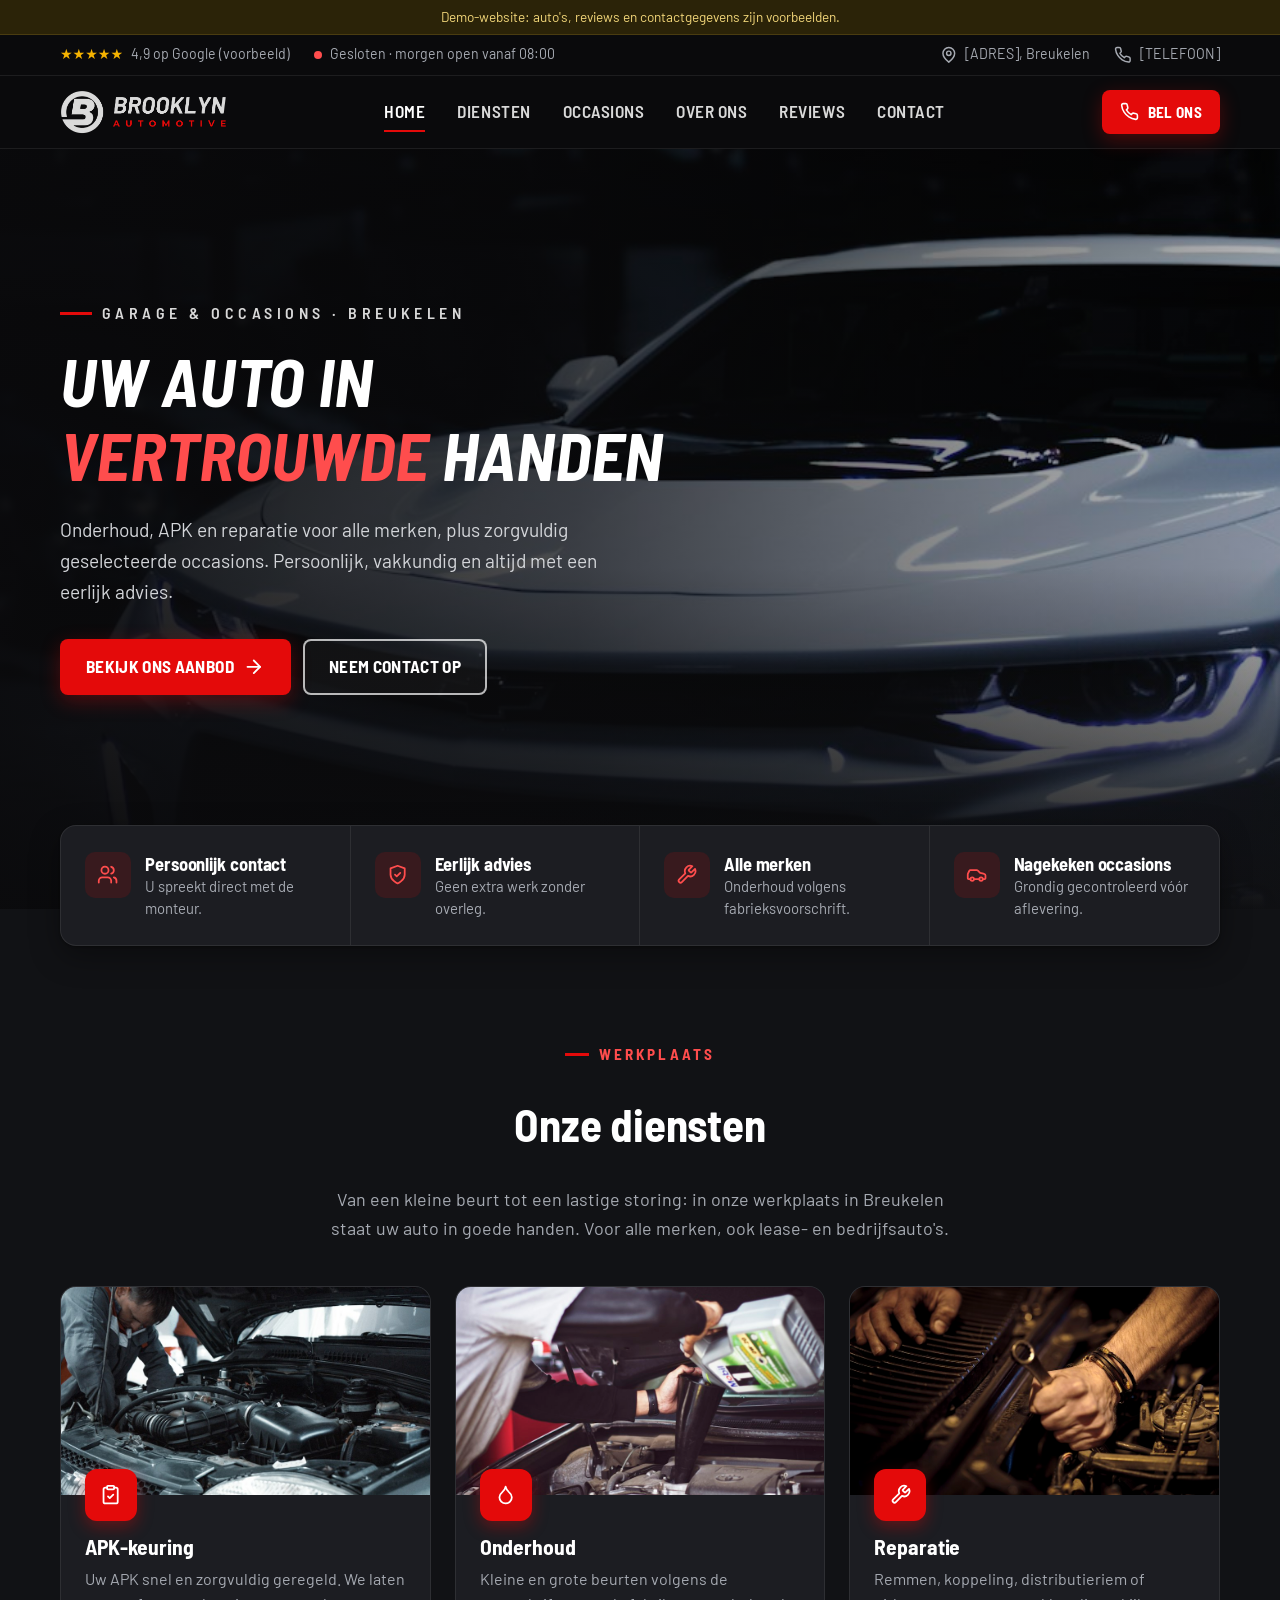
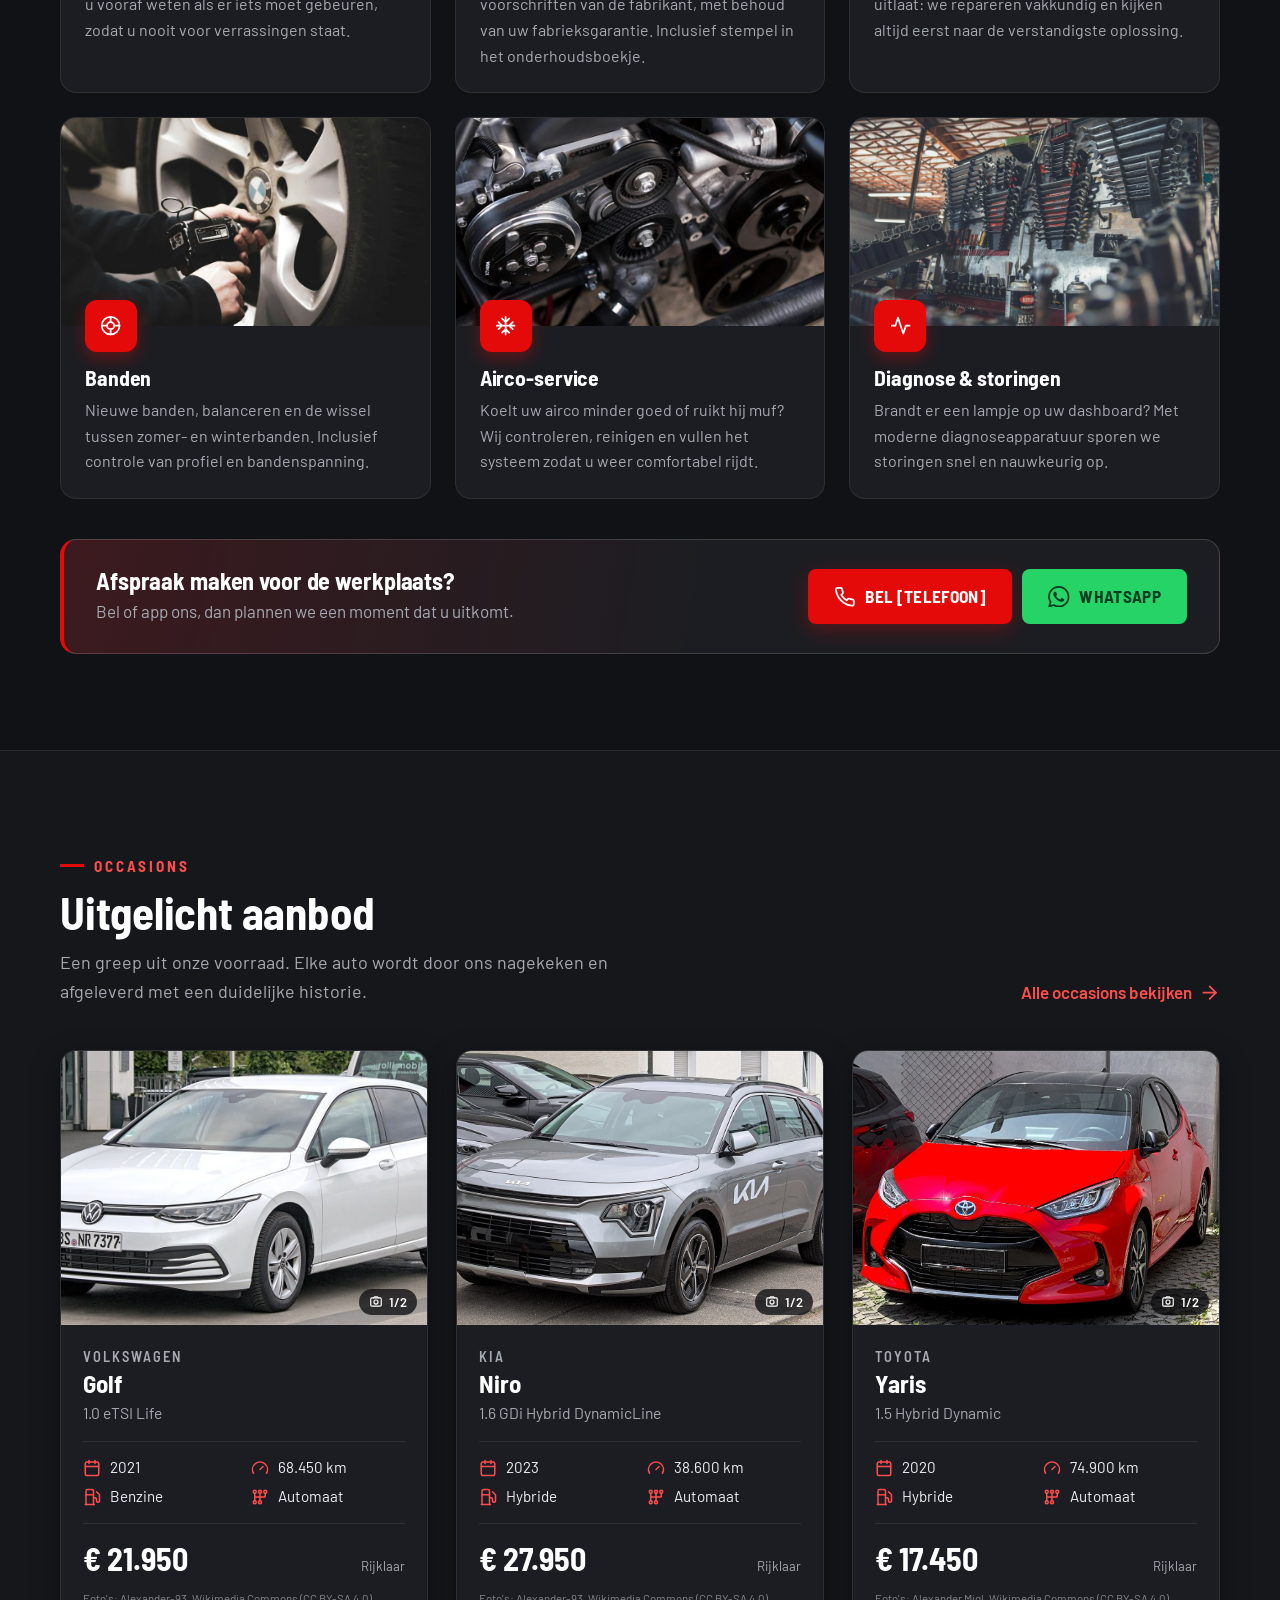
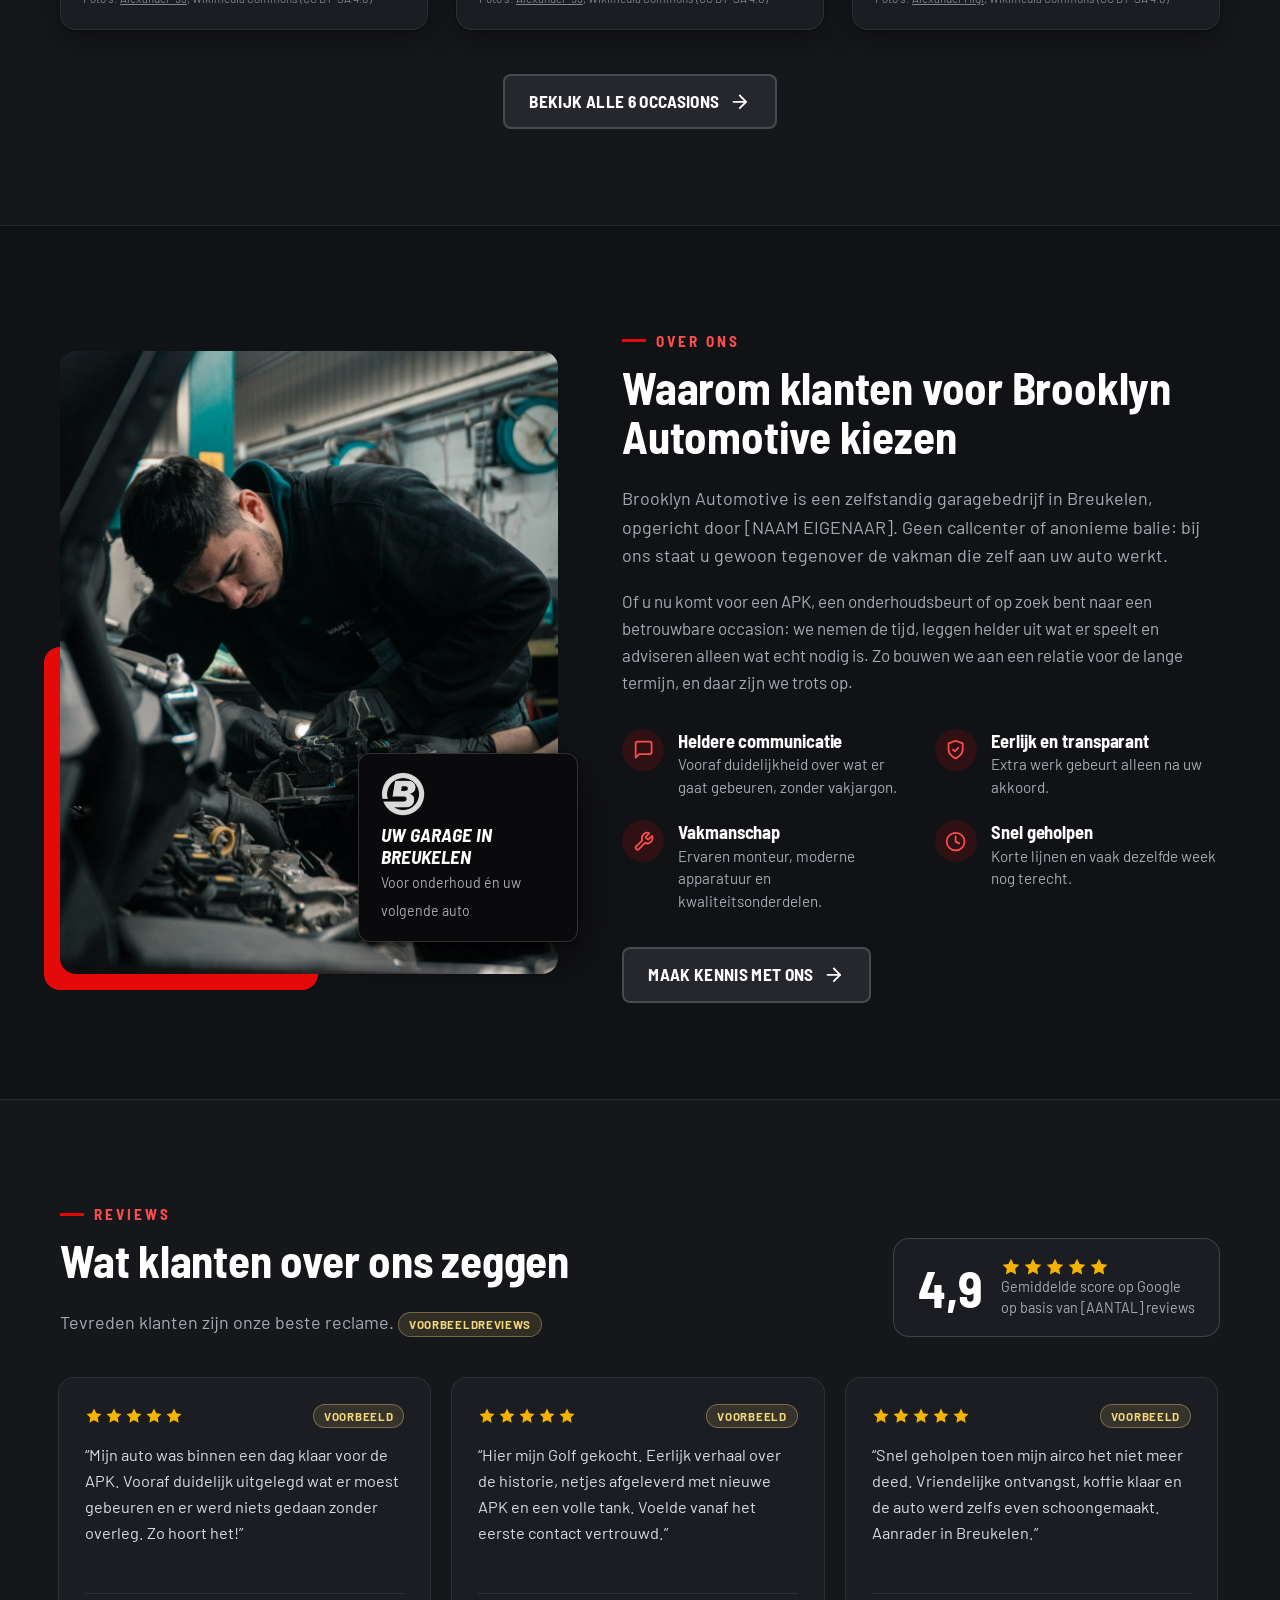
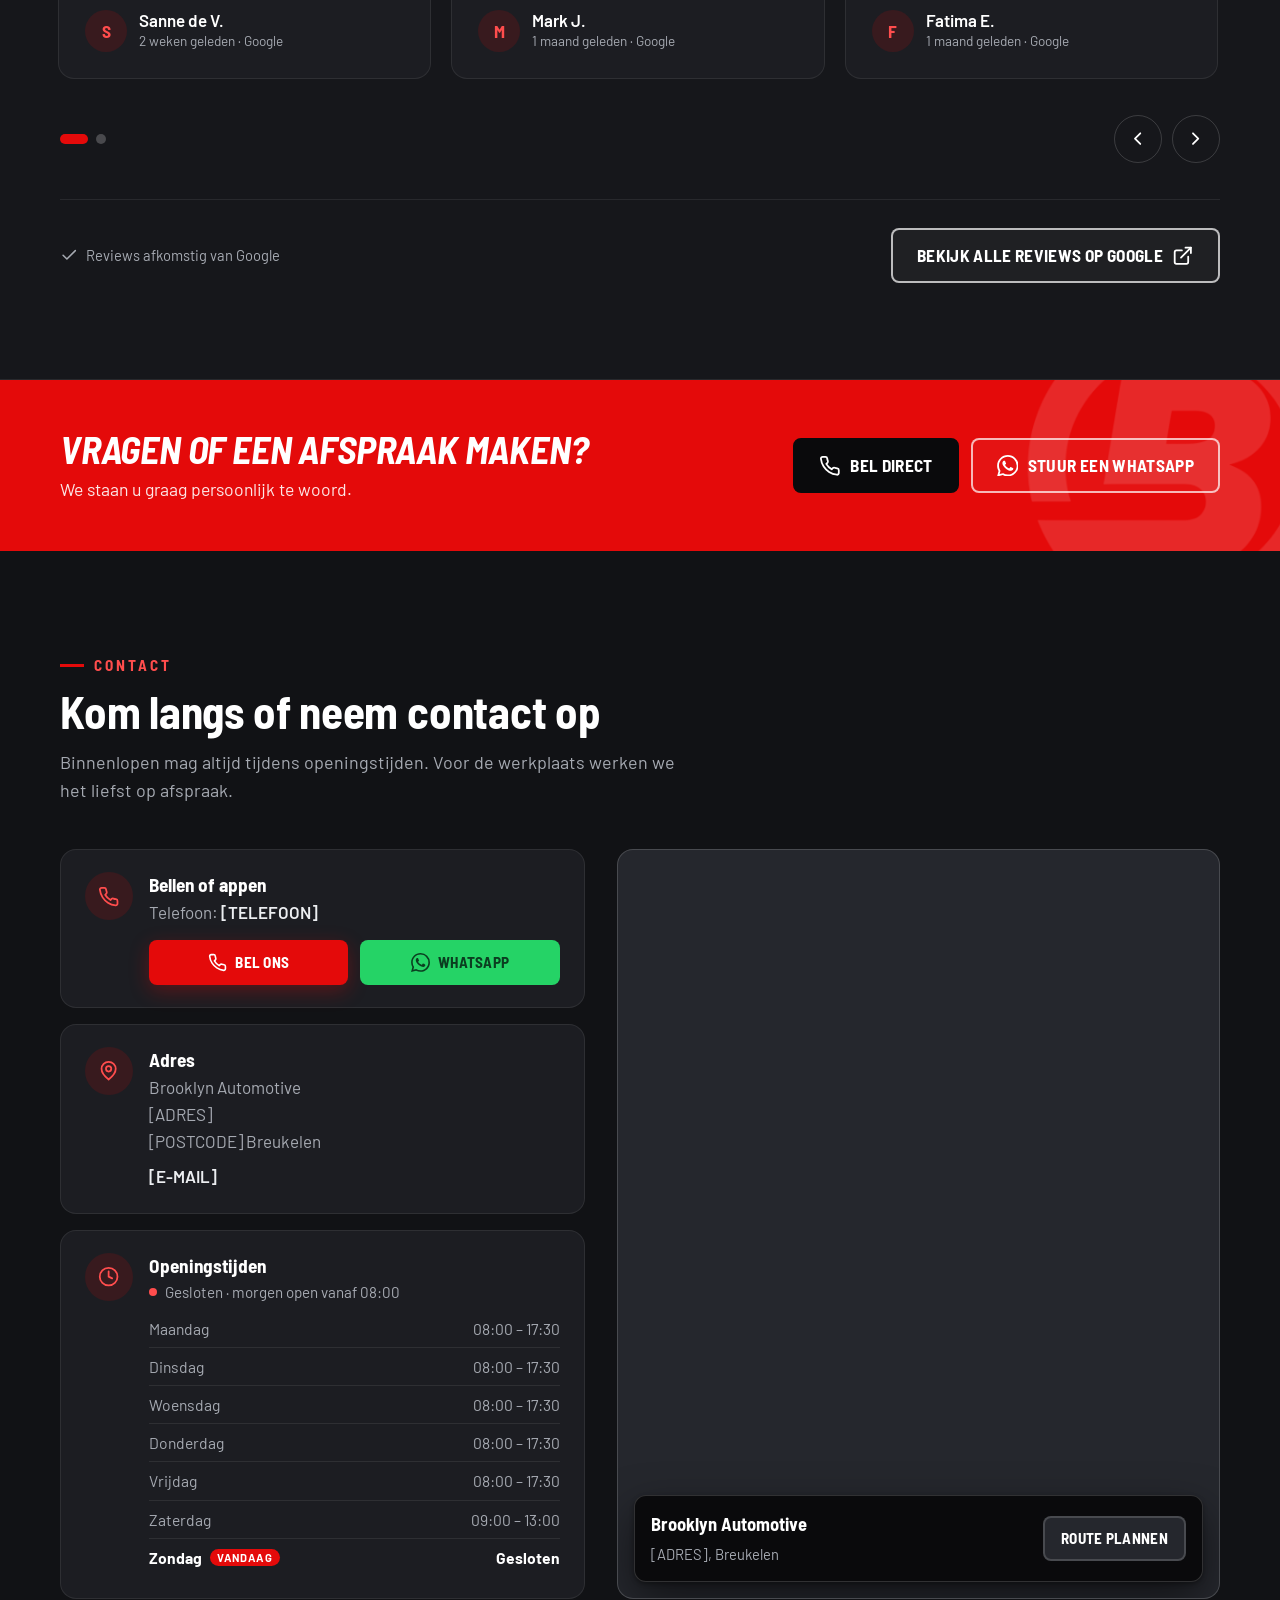
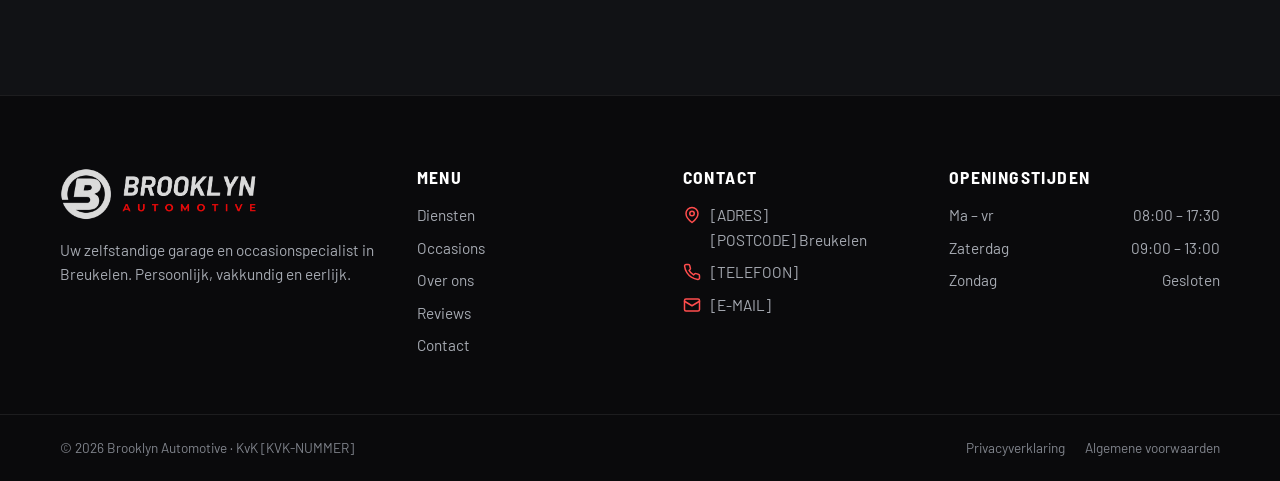
==== commit 57569678: "Donker thema, diensten boven occasions en mobiele carousels - Hele site in donker thema met rood en " ====
--- a/index.html
+++ b/index.html
@@ -6,6 +6,8 @@
   <title>Brooklyn Automotive | Garage en occasions in Breukelen</title>
   <meta name="description" content="Brooklyn Automotive in Breukelen: APK, onderhoud, reparatie, banden en airco-service voor alle merken, plus zorgvuldig geselecteerde occasions. Eerlijk advies en persoonlijk contact.">
   <meta name="theme-color" content="#17181b">
+  <!-- Demo: niet laten indexeren door zoekmachines. Verwijderen bij livegang. -->
+  <meta name="robots" content="noindex, nofollow">
   <link rel="icon" type="image/png" href="assets/img/logo-icoon.png">
   <meta property="og:title" content="Brooklyn Automotive | Garage en occasions in Breukelen">
   <meta property="og:description" content="Uw auto in vertrouwde handen. Onderhoud, APK en occasions in Breukelen.">
@@ -62,9 +64,9 @@
       </a>
       <nav class="hoofdnav" aria-label="Hoofdmenu">
         <ul>
-          <li><a href="index.html" aria-current="page">Home</a></li>
-          <li><a href="occasions.html">Occasions</a></li>
+          <li><a href="#top" data-spy="top">Home</a></li>
           <li><a href="#diensten">Diensten</a></li>
+          <li><a href="occasions.html" data-spy="occasions">Occasions</a></li>
           <li><a href="#over-ons">Over ons</a></li>
           <li><a href="#reviews">Reviews</a></li>
           <li><a href="#contact">Contact</a></li>
@@ -89,9 +91,9 @@
     </div>
     <nav aria-label="Mobiel menu">
       <ul>
-        <li><a href="index.html">Home <svg class="icon" aria-hidden="true"><use href="#i-pijl"></use></svg></a></li>
+        <li><a href="#top">Home <svg class="icon" aria-hidden="true"><use href="#i-pijl"></use></svg></a></li>
+        <li><a href="#diensten">Diensten <svg class="icon" aria-hidden="true"><use href="#i-pijl"></use></svg></a></li>
         <li><a href="occasions.html">Occasions <svg class="icon" aria-hidden="true"><use href="#i-pijl"></use></svg></a></li>
-        <li><a href="#diensten">Diensten <svg class="icon" aria-hidden="true"><use href="#i-pijl"></use></svg></a></li>
         <li><a href="#over-ons">Over ons <svg class="icon" aria-hidden="true"><use href="#i-pijl"></use></svg></a></li>
         <li><a href="#reviews">Reviews <svg class="icon" aria-hidden="true"><use href="#i-pijl"></use></svg></a></li>
         <li><a href="#contact">Contact <svg class="icon" aria-hidden="true"><use href="#i-pijl"></use></svg></a></li>
@@ -108,7 +110,7 @@
   <main id="inhoud">
 
     <!-- Hero -->
-    <section class="hero" aria-labelledby="hero-titel">
+    <section class="hero" id="top" aria-labelledby="hero-titel">
       <picture class="hero-foto">
         <source media="(max-width: 640px)" srcset="assets/img/sfeer/hero-mobiel.jpg">
         <img src="assets/img/sfeer/hero.jpg" alt="" fetchpriority="high" width="2000" height="1181">
@@ -150,8 +152,79 @@
       </div>
     </div>
 
+    <!-- Diensten -->
+    <section class="sectie" id="diensten" aria-labelledby="diensten-titel">
+      <div class="container">
+        <div class="sectie-kop sectie-kop-midden">
+          <span class="sectie-label">Werkplaats</span>
+          <h2 id="diensten-titel">Onze diensten</h2>
+          <p class="intro">Van een kleine beurt tot een lastige storing: in onze werkplaats in Breukelen staat uw auto in goede handen. Voor alle merken, ook lease- en bedrijfsauto's.</p>
+        </div>
+        <div class="diensten-grid mobiel-carousel" data-swipe aria-label="Onze diensten">
+          <article class="dienst verschijn">
+            <div class="dienst-foto"><img src="assets/img/sfeer/apk.jpg" alt="Monteur controleert de motorruimte van een auto" loading="lazy" width="900" height="506"></div>
+            <div class="dienst-body">
+              <span class="dienst-icoon"><svg class="icon" aria-hidden="true"><use href="#i-klembord"></use></svg></span>
+              <h3>APK-keuring</h3>
+              <p>Uw APK snel en zorgvuldig geregeld. We laten u vooraf weten als er iets moet gebeuren, zodat u nooit voor verrassingen staat.</p>
+            </div>
+          </article>
+          <article class="dienst verschijn">
+            <div class="dienst-foto"><img src="assets/img/sfeer/onderhoud.jpg" alt="Nieuwe motorolie wordt bijgevuld" loading="lazy" width="900" height="600"></div>
+            <div class="dienst-body">
+              <span class="dienst-icoon"><svg class="icon" aria-hidden="true"><use href="#i-druppel"></use></svg></span>
+              <h3>Onderhoud</h3>
+              <p>Kleine en grote beurten volgens de voorschriften van de fabrikant, met behoud van uw fabrieksgarantie. Inclusief stempel in het onderhoudsboekje.</p>
+            </div>
+          </article>
+          <article class="dienst verschijn">
+            <div class="dienst-foto"><img src="assets/img/sfeer/reparatie.jpg" alt="Monteur werkt met een steeksleutel aan een motor" loading="lazy" width="900" height="675"></div>
+            <div class="dienst-body">
+              <span class="dienst-icoon"><svg class="icon" aria-hidden="true"><use href="#i-moersleutel"></use></svg></span>
+              <h3>Reparatie</h3>
+              <p>Remmen, koppeling, distributieriem of uitlaat: we repareren vakkundig en kijken altijd eerst naar de verstandigste oplossing.</p>
+            </div>
+          </article>
+          <article class="dienst verschijn">
+            <div class="dienst-foto"><img src="assets/img/sfeer/banden.jpg" alt="Wielmoeren van een autowiel worden vastgezet" loading="lazy" width="900" height="600"></div>
+            <div class="dienst-body">
+              <span class="dienst-icoon"><svg class="icon" aria-hidden="true"><use href="#i-band"></use></svg></span>
+              <h3>Banden</h3>
+              <p>Nieuwe banden, balanceren en de wissel tussen zomer- en winterbanden. Inclusief controle van profiel en bandenspanning.</p>
+            </div>
+          </article>
+          <article class="dienst verschijn">
+            <div class="dienst-foto"><img src="assets/img/sfeer/airco.jpg" alt="Aircocompressor en aandrijfriem in de motorruimte" loading="lazy" width="900" height="506"></div>
+            <div class="dienst-body">
+              <span class="dienst-icoon"><svg class="icon" aria-hidden="true"><use href="#i-sneeuw"></use></svg></span>
+              <h3>Airco-service</h3>
+              <p>Koelt uw airco minder goed of ruikt hij muf? Wij controleren, reinigen en vullen het systeem zodat u weer comfortabel rijdt.</p>
+            </div>
+          </article>
+          <article class="dienst verschijn">
+            <div class="dienst-foto"><img src="assets/img/sfeer/diagnose.jpg" alt="Wand met gereedschap in een werkplaats" loading="lazy" width="900" height="600"></div>
+            <div class="dienst-body">
+              <span class="dienst-icoon"><svg class="icon" aria-hidden="true"><use href="#i-hartslag"></use></svg></span>
+              <h3>Diagnose &amp; storingen</h3>
+              <p>Brandt er een lampje op uw dashboard? Met moderne diagnoseapparatuur sporen we storingen snel en nauwkeurig op.</p>
+            </div>
+          </article>
+        </div>
+        <div class="diensten-cta">
+          <div>
+            <h3>Afspraak maken voor de werkplaats?</h3>
+            <p>Bel of app ons, dan plannen we een moment dat u uitkomt.</p>
+          </div>
+          <div class="knoppen">
+            <a class="btn btn-rood" href="tel:[TELEFOON]"><svg class="icon" aria-hidden="true"><use href="#i-telefoon"></use></svg>Bel [TELEFOON]</a>
+            <a class="btn btn-whatsapp" href="https://wa.me/[WHATSAPP-NUMMER]" target="_blank" rel="noopener"><svg class="icon icon-vol" aria-hidden="true"><use href="#i-whatsapp"></use></svg>WhatsApp</a>
+          </div>
+        </div>
+      </div>
+    </section>
+
     <!-- Uitgelichte occasions -->
-    <section class="sectie" id="occasions" aria-labelledby="occasions-titel">
+    <section class="sectie sectie-zacht" id="occasions" aria-labelledby="occasions-titel">
       <div class="container">
         <div class="sectie-kop">
           <div>
@@ -161,80 +234,9 @@
           </div>
           <a class="link-pijl" href="occasions.html">Alle occasions bekijken <svg class="icon" aria-hidden="true"><use href="#i-pijl"></use></svg></a>
         </div>
-        <div class="auto-grid" data-uitgelicht aria-live="polite"></div>
+        <div class="auto-grid mobiel-carousel" data-uitgelicht data-swipe aria-label="Uitgelichte occasions" aria-live="polite"></div>
         <div class="sectie-voet">
           <a class="btn btn-donker" href="occasions.html"><span>Bekijk alle <span data-aantal-autos></span> occasions</span> <svg class="icon" aria-hidden="true"><use href="#i-pijl"></use></svg></a>
-        </div>
-      </div>
-    </section>
-
-    <!-- Diensten -->
-    <section class="sectie sectie-zacht" id="diensten" aria-labelledby="diensten-titel">
-      <div class="container">
-        <div class="sectie-kop sectie-kop-midden">
-          <span class="sectie-label">Werkplaats</span>
-          <h2 id="diensten-titel">Onze diensten</h2>
-          <p class="intro">Van een kleine beurt tot een lastige storing: in onze werkplaats in Breukelen staat uw auto in goede handen. Voor alle merken, ook lease- en bedrijfsauto's.</p>
-        </div>
-        <div class="diensten-grid">
-          <article class="dienst verschijn">
-            <div class="dienst-foto"><img src="assets/img/sfeer/apk.jpg" alt="Monteur controleert de motorruimte van een auto" loading="lazy" width="900" height="506"></div>
-            <div class="dienst-body">
-              <span class="dienst-icoon"><svg class="icon" aria-hidden="true"><use href="#i-klembord"></use></svg></span>
-              <h3>APK-keuring</h3>
-              <p>Uw APK snel en zorgvuldig geregeld. We laten u vooraf weten als er iets moet gebeuren, zodat u nooit voor verrassingen staat.</p>
-            </div>
-          </article>
-          <article class="dienst verschijn">
-            <div class="dienst-foto"><img src="assets/img/sfeer/onderhoud.jpg" alt="Nieuwe motorolie wordt bijgevuld" loading="lazy" width="900" height="600"></div>
-            <div class="dienst-body">
-              <span class="dienst-icoon"><svg class="icon" aria-hidden="true"><use href="#i-druppel"></use></svg></span>
-              <h3>Onderhoud</h3>
-              <p>Kleine en grote beurten volgens de voorschriften van de fabrikant, met behoud van uw fabrieksgarantie. Inclusief stempel in het onderhoudsboekje.</p>
-            </div>
-          </article>
-          <article class="dienst verschijn">
-            <div class="dienst-foto"><img src="assets/img/sfeer/reparatie.jpg" alt="Monteur werkt met een steeksleutel aan een motor" loading="lazy" width="900" height="675"></div>
-            <div class="dienst-body">
-              <span class="dienst-icoon"><svg class="icon" aria-hidden="true"><use href="#i-moersleutel"></use></svg></span>
-              <h3>Reparatie</h3>
-              <p>Remmen, koppeling, distributieriem of uitlaat: we repareren vakkundig en kijken altijd eerst naar de verstandigste oplossing.</p>
-            </div>
-          </article>
-          <article class="dienst verschijn">
-            <div class="dienst-foto"><img src="assets/img/sfeer/banden.jpg" alt="Wielmoeren van een autowiel worden vastgezet" loading="lazy" width="900" height="600"></div>
-            <div class="dienst-body">
-              <span class="dienst-icoon"><svg class="icon" aria-hidden="true"><use href="#i-band"></use></svg></span>
-              <h3>Banden</h3>
-              <p>Nieuwe banden, balanceren en de wissel tussen zomer- en winterbanden. Inclusief controle van profiel en bandenspanning.</p>
-            </div>
-          </article>
-          <article class="dienst verschijn">
-            <div class="dienst-foto"><img src="assets/img/sfeer/airco.jpg" alt="Aircocompressor en aandrijfriem in de motorruimte" loading="lazy" width="900" height="506"></div>
-            <div class="dienst-body">
-              <span class="dienst-icoon"><svg class="icon" aria-hidden="true"><use href="#i-sneeuw"></use></svg></span>
-              <h3>Airco-service</h3>
-              <p>Koelt uw airco minder goed of ruikt hij muf? Wij controleren, reinigen en vullen het systeem zodat u weer comfortabel rijdt.</p>
-            </div>
-          </article>
-          <article class="dienst verschijn">
-            <div class="dienst-foto"><img src="assets/img/sfeer/diagnose.jpg" alt="Wand met gereedschap in een werkplaats" loading="lazy" width="900" height="600"></div>
-            <div class="dienst-body">
-              <span class="dienst-icoon"><svg class="icon" aria-hidden="true"><use href="#i-hartslag"></use></svg></span>
-              <h3>Diagnose &amp; storingen</h3>
-              <p>Brandt er een lampje op uw dashboard? Met moderne diagnoseapparatuur sporen we storingen snel en nauwkeurig op.</p>
-            </div>
-          </article>
-        </div>
-        <div class="diensten-cta">
-          <div>
-            <h3>Afspraak maken voor de werkplaats?</h3>
-            <p>Bel of app ons, dan plannen we een moment dat u uitkomt.</p>
-          </div>
-          <div class="knoppen">
-            <a class="btn btn-rood" href="tel:[TELEFOON]"><svg class="icon" aria-hidden="true"><use href="#i-telefoon"></use></svg>Bel [TELEFOON]</a>
-            <a class="btn btn-whatsapp" href="https://wa.me/[WHATSAPP-NUMMER]" target="_blank" rel="noopener"><svg class="icon icon-vol" aria-hidden="true"><use href="#i-whatsapp"></use></svg>WhatsApp</a>
-          </div>
         </div>
       </div>
     </section>
@@ -279,7 +281,7 @@
     </section>
 
     <!-- Reviews -->
-    <section class="sectie sectie-donker" id="reviews" aria-labelledby="reviews-titel" data-reviews>
+    <section class="sectie sectie-zacht" id="reviews" aria-labelledby="reviews-titel" data-reviews>
       <div class="container">
         <div class="reviews-kop">
           <div>
@@ -329,7 +331,7 @@
     </section>
 
     <!-- Contact -->
-    <section class="sectie sectie-zacht" id="contact" aria-labelledby="contact-titel">
+    <section class="sectie" id="contact" aria-labelledby="contact-titel">
       <div class="container">
         <div class="sectie-kop">
           <div>
@@ -391,8 +393,8 @@
       <div>
         <h4>Menu</h4>
         <ul>
+          <li><a href="#diensten">Diensten</a></li>
           <li><a href="occasions.html">Occasions</a></li>
-          <li><a href="#diensten">Diensten</a></li>
           <li><a href="#over-ons">Over ons</a></li>
           <li><a href="#reviews">Reviews</a></li>
           <li><a href="#contact">Contact</a></li>
--- a/assets/css/style.css
+++ b/assets/css/style.css
@@ -1,22 +1,32 @@
 /* ==========================================================================
-   Brooklyn Automotive – stylesheet
+   Brooklyn Automotive – stylesheet (donker thema)
    Kleuren en typografie afgeleid van het logo: lichtgrijs + rood op donker,
    cursieve, smalle koppen (Barlow Semi Condensed).
    ========================================================================== */
 
 :root {
-  --rood: #e40a0a;
-  --rood-donker: #b80808;
-  --zwart: #0e0f11;
-  --antraciet: #17181b;
-  --antraciet-2: #222327;
+  color-scheme: dark;
+
+  /* Accentkleuren uit het logo */
+  --rood: #e40a0a;            /* knoppen, vlakken */
+  --rood-donker: #c10808;
+  --rood-tekst: #ff4d4d;      /* rood voor tekst en iconen: beter leesbaar op donker */
+  --rood-zacht: rgba(228, 10, 10, .14);
   --logo-grijs: #d9d9d9;
-  --tekst: #1b1c1f;
-  --tekst-zacht: #5c6068;
-  --lijn: #e3e4e7;
-  --achtergrond: #ffffff;
-  --achtergrond-zacht: #f4f4f6;
-  --wit: #ffffff;
+
+  /* Donkere vlakken, van diep naar licht */
+  --zwart: #0a0a0c;
+  --achtergrond: #111215;
+  --achtergrond-zacht: #16171b;
+  --kaart: #1c1d22;
+  --kaart-2: #25272d;
+
+  /* Tekst en lijnen */
+  --tekst: #eceef1;
+  --tekst-zacht: #a6aab2;
+  --tekst-dim: #80848c;
+  --lijn: rgba(255, 255, 255, .08);
+  --lijn-sterk: rgba(255, 255, 255, .16);
   --ster: #f5b301;
 
   --font-kop: "Barlow Semi Condensed", "Arial Narrow", Arial, sans-serif;
@@ -24,8 +34,8 @@
 
   --radius: 10px;
   --radius-groot: 16px;
-  --schaduw: 0 1px 2px rgba(14, 15, 17, .06), 0 8px 24px rgba(14, 15, 17, .08);
-  --schaduw-hover: 0 2px 4px rgba(14, 15, 17, .08), 0 16px 40px rgba(14, 15, 17, .14);
+  --schaduw: 0 1px 2px rgba(0, 0, 0, .3), 0 10px 30px rgba(0, 0, 0, .35);
+  --schaduw-hover: 0 2px 4px rgba(0, 0, 0, .35), 0 18px 44px rgba(0, 0, 0, .5);
   --max: 1200px;
   --gutter: 20px;
   --header-h: 72px;
@@ -33,7 +43,7 @@
 
 /* ---------- Basis ---------- */
 *, *::before, *::after { box-sizing: border-box; }
-html { scroll-behavior: smooth; scroll-padding-top: calc(var(--header-h) + 12px); -webkit-text-size-adjust: 100%; }
+html { scroll-behavior: smooth; scroll-padding-top: calc(var(--header-h) + 12px); -webkit-text-size-adjust: 100%; background: var(--achtergrond); }
 body {
   margin: 0;
   font-family: var(--font-tekst);
@@ -52,6 +62,7 @@
   line-height: 1.1;
   margin: 0 0 .5em;
   letter-spacing: -.005em;
+  color: #fff;
 }
 h1 { font-size: clamp(2.4rem, 6vw, 4.2rem); }
 h2 { font-size: clamp(1.9rem, 4vw, 2.8rem); }
@@ -62,7 +73,7 @@
 .sr-only { position: absolute; width: 1px; height: 1px; padding: 0; margin: -1px; overflow: hidden; clip: rect(0 0 0 0); white-space: nowrap; border: 0; }
 .skiplink { position: absolute; left: 12px; top: -60px; z-index: 200; background: var(--rood); color: #fff; padding: 10px 16px; border-radius: 6px; text-decoration: none; }
 .skiplink:focus { top: 12px; }
-:focus-visible { outline: 3px solid var(--rood); outline-offset: 2px; }
+:focus-visible { outline: 3px solid var(--rood-tekst); outline-offset: 2px; }
 
 .icon { width: 1.25em; height: 1.25em; flex: none; fill: none; stroke: currentColor; stroke-width: 2; stroke-linecap: round; stroke-linejoin: round; }
 .icon-vol { fill: currentColor; stroke: none; }
@@ -78,48 +89,48 @@
 }
 .btn:hover { transform: translateY(-1px); }
 .btn:active { transform: none; }
-.btn-rood { background: var(--rood); color: #fff; box-shadow: 0 6px 18px rgba(228, 10, 10, .28); }
+.btn-rood { background: var(--rood); color: #fff; box-shadow: 0 6px 20px rgba(228, 10, 10, .3); }
 .btn-rood:hover { background: var(--rood-donker); }
 .btn-licht { border-color: rgba(255, 255, 255, .7); color: #fff; background: rgba(255, 255, 255, .04); }
 .btn-licht:hover { background: #fff; color: var(--zwart); border-color: #fff; }
-.btn-donker { background: var(--zwart); color: #fff; }
-.btn-donker:hover { background: var(--antraciet-2); }
-.btn-omlijnd { border-color: var(--tekst); color: var(--tekst); background: transparent; }
-.btn-omlijnd:hover { background: var(--tekst); color: #fff; }
+.btn-donker { background: var(--kaart-2); color: #fff; border-color: var(--lijn-sterk); }
+.btn-donker:hover { background: #31343b; border-color: rgba(255, 255, 255, .3); }
+.btn-omlijnd { border-color: var(--lijn-sterk); color: var(--tekst); background: transparent; }
+.btn-omlijnd:hover { background: var(--tekst); color: var(--zwart); border-color: var(--tekst); }
 .btn-whatsapp { background: #25d366; color: #0b3d20; }
 .btn-whatsapp:hover { background: #1fbd5a; }
 .btn-klein { min-height: 42px; padding: 8px 16px; font-size: .95rem; }
 .btn-blok { width: 100%; }
 
-.link-pijl { display: inline-flex; align-items: center; gap: .4em; color: var(--rood); font-weight: 600; text-decoration: none; }
+.link-pijl { display: inline-flex; align-items: center; gap: .4em; color: var(--rood-tekst); font-weight: 600; text-decoration: none; }
 .link-pijl:hover { text-decoration: underline; text-underline-offset: 3px; }
 .link-pijl .icon { transition: transform .2s; }
 .link-pijl:hover .icon { transform: translateX(3px); }
 
 /* ---------- Demo-melding ---------- */
 .demo-balk {
-  background: #fff3cd; color: #5c4400; font-size: .85rem; text-align: center; padding: 6px var(--gutter);
-  border-bottom: 1px solid #f1dc94;
+  background: #2b2308; color: #f3d77a; font-size: .85rem; text-align: center; padding: 6px var(--gutter);
+  border-bottom: 1px solid #4a3c10;
 }
 .demo-label {
   display: inline-block; font-size: .72rem; font-weight: 700; letter-spacing: .06em; text-transform: uppercase;
-  background: #fff3cd; color: #6b5000; border: 1px solid #ecd27c; border-radius: 99px; padding: 2px 10px; vertical-align: middle;
+  background: rgba(243, 215, 122, .12); color: #f3d77a; border: 1px solid rgba(243, 215, 122, .35); border-radius: 99px; padding: 2px 10px; vertical-align: middle;
 }
 
 /* ---------- Topbalk ---------- */
-.topbalk { background: var(--zwart); color: #b9bbc0; font-size: .88rem; border-bottom: 1px solid rgba(255, 255, 255, .06); }
+.topbalk { background: var(--zwart); color: var(--tekst-zacht); font-size: .88rem; border-bottom: 1px solid var(--lijn); }
 .topbalk .container { display: flex; align-items: center; justify-content: space-between; gap: 24px; min-height: 40px; }
 .topbalk a { text-decoration: none; }
 .topbalk a:hover { color: #fff; }
 .topbalk-groep { display: flex; align-items: center; gap: 24px; }
 .topbalk-item { display: inline-flex; align-items: center; gap: 8px; }
 .topbalk .sterren { color: var(--ster); }
-.status-stip { width: 8px; height: 8px; border-radius: 50%; background: #7a7d84; }
+.status-stip { width: 8px; height: 8px; border-radius: 50%; background: #7a7d84; flex: none; }
 .status-stip.open { background: #2ecc71; box-shadow: 0 0 0 3px rgba(46, 204, 113, .2); }
-.status-stip.dicht { background: var(--rood); }
+.status-stip.dicht { background: var(--rood-tekst); }
 
 /* ---------- Header ---------- */
-.header { position: sticky; top: 0; z-index: 100; background: rgba(23, 24, 27, .97); backdrop-filter: saturate(160%) blur(10px); color: #fff; border-bottom: 1px solid rgba(255, 255, 255, .06); }
+.header { position: sticky; top: 0; z-index: 100; background: rgba(10, 10, 12, .9); backdrop-filter: saturate(160%) blur(12px); color: #fff; border-bottom: 1px solid var(--lijn); }
 .header .container { display: flex; align-items: center; justify-content: space-between; height: var(--header-h); gap: 24px; }
 .logo { display: block; flex: none; }
 .logo img { height: 44px; width: auto; }
@@ -131,8 +142,8 @@
   position: relative;
 }
 .hoofdnav a::after { content: ""; position: absolute; left: 14px; right: 14px; bottom: 4px; height: 2px; background: var(--rood); transform: scaleX(0); transform-origin: left; transition: transform .25s; }
-.hoofdnav a:hover, .hoofdnav a[aria-current="page"] { color: #fff; }
-.hoofdnav a:hover::after, .hoofdnav a[aria-current="page"]::after { transform: scaleX(1); }
+.hoofdnav a:hover, .hoofdnav a.actief, .hoofdnav a[aria-current="page"] { color: #fff; }
+.hoofdnav a:hover::after, .hoofdnav a.actief::after, .hoofdnav a[aria-current="page"]::after { transform: scaleX(1); }
 .header-acties { display: flex; align-items: center; gap: 10px; }
 .menu-knop { display: none; background: none; border: 0; color: #fff; padding: 10px; margin-right: -10px; cursor: pointer; }
 .menu-knop .icon { width: 28px; height: 28px; }
@@ -147,12 +158,13 @@
 .mobiel-menu-kop { display: flex; align-items: center; justify-content: space-between; height: var(--header-h); flex: none; }
 .mobiel-menu nav ul { list-style: none; margin: 16px 0 28px; padding: 0; }
 .mobiel-menu nav a {
-  display: flex; align-items: center; justify-content: space-between; padding: 16px 0; border-bottom: 1px solid rgba(255, 255, 255, .08);
+  display: flex; align-items: center; justify-content: space-between; padding: 16px 0; border-bottom: 1px solid var(--lijn);
   font-family: var(--font-kop); font-size: 1.6rem; font-weight: 700; font-style: italic; text-transform: uppercase; text-decoration: none;
 }
-.mobiel-menu nav a .icon { color: var(--rood); }
+.mobiel-menu nav a .icon { color: var(--rood-tekst); }
 .mobiel-menu .btn { margin-top: 10px; }
-.mobiel-menu-info { margin-top: auto; padding-top: 28px; color: #9a9da4; font-size: .95rem; }
+.mobiel-menu-info { margin-top: auto; padding-top: 28px; color: var(--tekst-zacht); font-size: .95rem; }
+.mobiel-menu-info p[data-open-status] { display: flex; align-items: center; gap: 8px; }
 body.menu-open { overflow: hidden; }
 
 /* ---------- Hero ---------- */
@@ -162,8 +174,8 @@
 .hero::before {
   content: ""; position: absolute; inset: 0; z-index: -1;
   background:
-    linear-gradient(90deg, rgba(14, 15, 17, .92) 0%, rgba(14, 15, 17, .72) 45%, rgba(14, 15, 17, .25) 100%),
-    linear-gradient(0deg, rgba(14, 15, 17, .85) 0%, rgba(14, 15, 17, 0) 40%);
+    linear-gradient(90deg, rgba(10, 10, 12, .92) 0%, rgba(10, 10, 12, .72) 45%, rgba(10, 10, 12, .25) 100%),
+    linear-gradient(0deg, rgba(17, 18, 21, 1) 0%, rgba(17, 18, 21, 0) 45%);
 }
 .hero .container { min-height: min(86vh, 760px); display: flex; flex-direction: column; justify-content: center; padding-top: 72px; padding-bottom: 140px; }
 .hero-inhoud { max-width: 640px; }
@@ -173,62 +185,60 @@
 }
 .eyebrow::before { content: ""; width: 32px; height: 3px; background: var(--rood); }
 .hero h1 { font-style: italic; text-transform: uppercase; letter-spacing: .005em; margin-bottom: .35em; }
-.hero h1 em { font-style: italic; color: var(--rood); }
+.hero h1 em { font-style: italic; color: var(--rood-tekst); }
 .hero-tekst { font-size: 1.2rem; color: #d3d5d9; max-width: 540px; margin-bottom: 32px; }
 .hero-knoppen { display: flex; flex-wrap: wrap; gap: 12px; }
 
 /* USP-kaarten die over de hero heen vallen */
 .usp-strook { position: relative; z-index: 2; margin-top: -84px; }
 .usp-grid {
-  display: grid; grid-template-columns: repeat(4, 1fr); background: #fff; border-radius: var(--radius-groot); box-shadow: var(--schaduw);
-  overflow: hidden;
+  display: grid; grid-template-columns: repeat(4, 1fr); background: var(--kaart); border: 1px solid var(--lijn);
+  border-radius: var(--radius-groot); box-shadow: var(--schaduw); overflow: hidden;
 }
 .usp { display: flex; gap: 14px; align-items: flex-start; padding: 26px 24px; border-right: 1px solid var(--lijn); }
 .usp:last-child { border-right: 0; }
-.usp-icoon { display: grid; place-items: center; width: 46px; height: 46px; border-radius: 10px; background: rgba(228, 10, 10, .08); color: var(--rood); flex: none; }
+.usp-icoon { display: grid; place-items: center; width: 46px; height: 46px; border-radius: 10px; background: var(--rood-zacht); color: var(--rood-tekst); flex: none; }
 .usp h3 { font-size: 1.15rem; margin: 2px 0 2px; }
 .usp p { font-size: .93rem; color: var(--tekst-zacht); margin: 0; line-height: 1.45; }
 
 /* ---------- Secties ---------- */
 .sectie { padding: 96px 0; }
-.sectie-zacht { background: var(--achtergrond-zacht); }
-.sectie-donker { background: var(--antraciet); color: #fff; }
+.sectie-zacht { background: var(--achtergrond-zacht); border-block: 1px solid var(--lijn); }
 .sectie-kop { display: flex; align-items: flex-end; justify-content: space-between; gap: 24px; margin-bottom: 44px; }
 .sectie-kop-midden { flex-direction: column; align-items: center; text-align: center; }
 .sectie-kop-midden .intro { margin-inline: auto; }
 .sectie-label {
   display: inline-flex; align-items: center; gap: 10px; margin-bottom: 10px;
-  font-family: var(--font-kop); font-weight: 700; font-size: .95rem; letter-spacing: .2em; text-transform: uppercase; color: var(--rood);
-}
-.sectie-label::before { content: ""; width: 24px; height: 3px; background: currentColor; }
+  font-family: var(--font-kop); font-weight: 700; font-size: .95rem; letter-spacing: .2em; text-transform: uppercase; color: var(--rood-tekst);
+}
+.sectie-label::before { content: ""; width: 24px; height: 3px; background: var(--rood); }
 .sectie-kop h2 { margin-bottom: .25em; }
 .intro { font-size: 1.12rem; color: var(--tekst-zacht); max-width: 620px; margin: 0; }
-.sectie-donker .intro { color: #b7b9be; }
 
 /* ---------- Occasion-kaarten ---------- */
 .auto-grid { display: grid; grid-template-columns: repeat(3, 1fr); gap: 28px; }
 .auto-kaart {
-  display: flex; flex-direction: column; background: #fff; border-radius: var(--radius-groot); overflow: hidden;
-  border: 1px solid var(--lijn); box-shadow: var(--schaduw); transition: box-shadow .25s, transform .25s;
-}
-.auto-kaart:hover { box-shadow: var(--schaduw-hover); transform: translateY(-3px); }
-.galerij { position: relative; aspect-ratio: 4 / 3; background: #e9eaec; }
+  display: flex; flex-direction: column; background: var(--kaart); border-radius: var(--radius-groot); overflow: hidden;
+  border: 1px solid var(--lijn); box-shadow: var(--schaduw); transition: box-shadow .25s, transform .25s, border-color .25s;
+}
+.auto-kaart:hover { box-shadow: var(--schaduw-hover); transform: translateY(-3px); border-color: var(--lijn-sterk); }
+.galerij { position: relative; aspect-ratio: 4 / 3; background: var(--kaart-2); }
 .galerij-track { display: flex; height: 100%; overflow-x: auto; scroll-snap-type: x mandatory; scrollbar-width: none; overscroll-behavior-x: contain; }
 .galerij-track::-webkit-scrollbar { display: none; }
 .galerij-track img { flex: 0 0 100%; width: 100%; height: 100%; object-fit: cover; scroll-snap-align: start; }
 .galerij-knop {
   position: absolute; top: 50%; transform: translateY(-50%); width: 40px; height: 40px; border-radius: 50%; border: 0;
-  display: grid; place-items: center; background: rgba(255, 255, 255, .92); color: var(--tekst); cursor: pointer;
-  box-shadow: 0 2px 8px rgba(0, 0, 0, .18); opacity: 0; transition: opacity .2s, background-color .2s;
-}
-.galerij-knop:hover { background: #fff; }
+  display: grid; place-items: center; background: rgba(10, 10, 12, .75); color: #fff; cursor: pointer;
+  box-shadow: 0 2px 8px rgba(0, 0, 0, .3); opacity: 0; transition: opacity .2s, background-color .2s;
+}
+.galerij-knop:hover { background: var(--rood); }
 .galerij-knop.vorige { left: 10px; }
 .galerij-knop.volgende { right: 10px; }
 .galerij:hover .galerij-knop, .galerij-knop:focus-visible { opacity: 1; }
 .galerij-knop[disabled] { opacity: 0 !important; pointer-events: none; }
 .galerij-teller {
   position: absolute; right: 10px; bottom: 10px; display: inline-flex; align-items: center; gap: 6px;
-  background: rgba(14, 15, 17, .72); color: #fff; font-size: .8rem; font-weight: 600; padding: 3px 10px; border-radius: 99px;
+  background: rgba(10, 10, 12, .75); color: #fff; font-size: .8rem; font-weight: 600; padding: 3px 10px; border-radius: 99px;
 }
 .galerij-teller .icon { width: 14px; height: 14px; }
 .auto-badge {
@@ -236,7 +246,7 @@
   font-family: var(--font-kop); font-weight: 700; font-size: .85rem; letter-spacing: .08em; text-transform: uppercase;
   padding: 4px 10px; border-radius: 6px; background: var(--rood); color: #fff;
 }
-.auto-badge.gereserveerd { background: #f39c12; }
+.auto-badge.gereserveerd { background: #f39c12; color: #2a1a00; }
 .auto-badge.verkocht { background: var(--zwart); }
 
 .auto-body { display: flex; flex-direction: column; flex: 1; padding: 20px 22px 22px; }
@@ -245,92 +255,89 @@
 .auto-uitvoering { color: var(--tekst-zacht); font-size: .98rem; margin: 2px 0 16px; }
 .specs { display: grid; grid-template-columns: 1fr 1fr; gap: 10px 14px; list-style: none; margin: 0 0 18px; padding: 16px 0; border-top: 1px solid var(--lijn); border-bottom: 1px solid var(--lijn); }
 .specs li { display: flex; align-items: center; gap: 9px; font-size: .95rem; line-height: 1.3; }
-.specs .icon { color: var(--rood); width: 18px; height: 18px; }
+.specs .icon { color: var(--rood-tekst); width: 18px; height: 18px; }
 .specs .spec-label { position: absolute; width: 1px; height: 1px; overflow: hidden; clip: rect(0 0 0 0); }
-.auto-prijs { display: flex; align-items: baseline; justify-content: space-between; gap: 8px; margin-bottom: 16px; }
-.prijs { font-family: var(--font-kop); font-weight: 700; font-size: 2rem; line-height: 1; color: var(--tekst); }
+.auto-prijs { display: flex; align-items: baseline; justify-content: space-between; gap: 8px; margin-top: auto; }
+.prijs { font-family: var(--font-kop); font-weight: 700; font-size: 2rem; line-height: 1; color: #fff; }
 .prijs-noot { font-size: .82rem; color: var(--tekst-zacht); }
-.auto-knoppen { display: grid; grid-template-columns: 1fr; gap: 8px; margin-top: auto; }
-.btn-platform {
-  min-height: 46px; padding: 8px 14px; font-size: .98rem; letter-spacing: .02em; gap: .5em;
-  border: 2px solid var(--lijn); background: #fff; color: var(--tekst);
-}
-.btn-platform:hover { border-color: var(--tekst); }
-.btn-platform .platform-stip { width: 10px; height: 10px; border-radius: 3px; flex: none; }
-.btn-platform.marktplaats .platform-stip { background: #eda566; }
-.btn-platform.autotrack .platform-stip { background: #0a5ad4; }
-.foto-credit { margin: 12px 0 0; font-size: .72rem; color: #9a9da4; line-height: 1.35; }
+.foto-credit { margin: 14px 0 0; font-size: .72rem; color: var(--tekst-dim); line-height: 1.35; }
 .foto-credit a { color: inherit; }
 
 .lijst-laden, .lijst-leeg, .lijst-fout {
   grid-column: 1 / -1; text-align: center; padding: 48px 20px; color: var(--tekst-zacht);
-  background: #fff; border: 1px dashed var(--lijn); border-radius: var(--radius-groot);
-}
-.lijst-fout code { background: var(--achtergrond-zacht); padding: 2px 6px; border-radius: 4px; }
+  background: var(--kaart); border: 1px dashed var(--lijn-sterk); border-radius: var(--radius-groot);
+}
+.lijst-leeg strong { color: var(--tekst); }
+.lijst-fout code { background: var(--kaart-2); padding: 2px 6px; border-radius: 4px; }
 .sectie-voet { display: flex; justify-content: center; margin-top: 44px; }
 
 /* Skeleton tijdens laden */
-.skelet { background: linear-gradient(90deg, #eceef1 0%, #f6f7f8 50%, #eceef1 100%); background-size: 200% 100%; animation: skelet 1.4s infinite linear; border-radius: 6px; }
+.skelet { background: linear-gradient(90deg, #22242a 0%, #2c2e35 50%, #22242a 100%); background-size: 200% 100%; animation: skelet 1.4s infinite linear; border-radius: 6px; }
 @keyframes skelet { to { background-position: -200% 0; } }
 
+/* Stipjes onder de mobiele carousels (alleen zichtbaar op mobiel) */
+.swipe-stippen { display: none; }
+
 /* ---------- Filter (occasions-pagina) ---------- */
-.pagina-kop { background: var(--antraciet); color: #fff; padding: 64px 0 56px; position: relative; overflow: hidden; }
+.pagina-kop { background: var(--achtergrond-zacht); color: #fff; padding: 64px 0 56px; position: relative; overflow: hidden; border-bottom: 1px solid var(--lijn); }
 .pagina-kop::after {
   content: ""; position: absolute; right: -120px; top: -120px; width: 420px; height: 420px; border-radius: 50%;
-  border: 46px solid rgba(255, 255, 255, .035);
+  border: 46px solid rgba(255, 255, 255, .03);
 }
 .pagina-kop h1 { font-style: italic; text-transform: uppercase; font-size: clamp(2.3rem, 5vw, 3.6rem); }
-.pagina-kop .intro { color: #b7b9be; }
-.kruimelpad { font-size: .9rem; color: #9a9da4; margin-bottom: 14px; }
+.kruimelpad { font-size: .9rem; color: var(--tekst-zacht); margin-bottom: 14px; }
 .kruimelpad a { text-decoration: none; }
 .kruimelpad a:hover { color: #fff; }
 
 .filterbalk {
   display: grid; grid-template-columns: repeat(3, minmax(0, 1fr)) auto; gap: 14px; align-items: end;
-  background: #fff; border: 1px solid var(--lijn); border-radius: var(--radius-groot); box-shadow: var(--schaduw);
+  background: var(--kaart); border: 1px solid var(--lijn-sterk); border-radius: var(--radius-groot); box-shadow: var(--schaduw);
   padding: 20px; margin-top: -40px; position: relative; z-index: 2;
 }
 .veld label { display: block; font-size: .82rem; font-weight: 600; letter-spacing: .04em; text-transform: uppercase; color: var(--tekst-zacht); margin-bottom: 6px; }
 .veld select {
-  width: 100%; min-height: 50px; padding: 10px 40px 10px 14px; border: 1px solid #cfd1d6; border-radius: 8px; background-color: #fff;
+  width: 100%; min-height: 50px; padding: 10px 40px 10px 14px; border: 1px solid var(--lijn-sterk); border-radius: 8px; background-color: var(--kaart-2);
   font: inherit; font-size: 1rem; color: var(--tekst); appearance: none; cursor: pointer;
-  background-image: url("data:image/svg+xml,%3Csvg xmlns='http://www.w3.org/2000/svg' width='16' height='16' viewBox='0 0 24 24' fill='none' stroke='%23e40a0a' stroke-width='2.5' stroke-linecap='round' stroke-linejoin='round'%3E%3Cpath d='m6 9 6 6 6-6'/%3E%3C/svg%3E");
+  background-image: url("data:image/svg+xml,%3Csvg xmlns='http://www.w3.org/2000/svg' width='16' height='16' viewBox='0 0 24 24' fill='none' stroke='%23ff4d4d' stroke-width='2.5' stroke-linecap='round' stroke-linejoin='round'%3E%3Cpath d='m6 9 6 6 6-6'/%3E%3C/svg%3E");
   background-repeat: no-repeat; background-position: right 14px center;
 }
-.veld select:hover { border-color: #a9acb3; }
+.veld select:hover { border-color: rgba(255, 255, 255, .32); }
+.veld select option { background: var(--kaart-2); color: var(--tekst); }
 .filter-reset { min-height: 50px; background: none; border: 0; color: var(--tekst-zacht); text-decoration: underline; text-underline-offset: 3px; cursor: pointer; padding: 0 6px; }
-.filter-reset:hover { color: var(--rood); }
+.filter-reset:hover { color: var(--rood-tekst); }
 .resultaat-info { display: flex; justify-content: space-between; align-items: center; gap: 12px; flex-wrap: wrap; margin: 32px 0 20px; color: var(--tekst-zacht); }
 .resultaat-info strong { color: var(--tekst); }
 
 /* ---------- Diensten ---------- */
 .diensten-grid { display: grid; grid-template-columns: repeat(3, 1fr); gap: 24px; }
 .dienst {
-  position: relative; display: flex; flex-direction: column; background: #fff; border-radius: var(--radius-groot); overflow: hidden;
-  border: 1px solid var(--lijn); transition: box-shadow .25s, transform .25s;
-}
-.dienst:hover { box-shadow: var(--schaduw-hover); transform: translateY(-3px); }
-.dienst-foto { aspect-ratio: 16 / 9; overflow: hidden; background: #ddd; }
+  position: relative; display: flex; flex-direction: column; background: var(--kaart); border-radius: var(--radius-groot); overflow: hidden;
+  border: 1px solid var(--lijn); transition: box-shadow .25s, transform .25s, border-color .25s;
+}
+.dienst:hover { box-shadow: var(--schaduw-hover); transform: translateY(-3px); border-color: var(--lijn-sterk); }
+.dienst-foto { aspect-ratio: 16 / 9; overflow: hidden; background: var(--kaart-2); }
 .dienst-foto img { width: 100%; height: 100%; object-fit: cover; transition: transform .5s; }
 .dienst:hover .dienst-foto img { transform: scale(1.04); }
 .dienst-body { padding: 0 24px 24px; position: relative; }
 .dienst-icoon {
   display: grid; place-items: center; width: 52px; height: 52px; border-radius: 12px; margin-top: -26px; margin-bottom: 14px;
-  background: var(--rood); color: #fff; box-shadow: 0 6px 16px rgba(228, 10, 10, .3); position: relative;
+  background: var(--rood); color: #fff; box-shadow: 0 6px 16px rgba(228, 10, 10, .35); position: relative;
 }
 .dienst h3 { margin-bottom: .35em; }
 .dienst p { color: var(--tekst-zacht); margin: 0; font-size: 1rem; }
 .diensten-cta {
   display: flex; align-items: center; justify-content: space-between; gap: 24px; flex-wrap: wrap;
-  margin-top: 40px; padding: 28px 32px; border-radius: var(--radius-groot); background: var(--antraciet); color: #fff;
+  margin-top: 40px; padding: 28px 32px; border-radius: var(--radius-groot); color: #fff;
+  background: linear-gradient(100deg, rgba(228, 10, 10, .16) 0%, rgba(228, 10, 10, 0) 55%), var(--kaart);
+  border: 1px solid var(--lijn-sterk); border-left: 4px solid var(--rood);
 }
 .diensten-cta h3 { margin: 0 0 4px; font-size: 1.5rem; }
-.diensten-cta p { margin: 0; color: #b7b9be; }
+.diensten-cta p { margin: 0; color: var(--tekst-zacht); }
 .diensten-cta .knoppen { display: flex; gap: 10px; flex-wrap: wrap; }
 
 /* ---------- Over ons ---------- */
 .over-grid { display: grid; grid-template-columns: 5fr 6fr; gap: 64px; align-items: center; }
-.over-foto { position: relative; }
+.over-foto { position: relative; isolation: isolate; }
 .over-foto img { width: 100%; aspect-ratio: 4 / 5; object-fit: cover; border-radius: var(--radius-groot); }
 .over-foto::before {
   content: ""; position: absolute; left: -16px; bottom: -16px; width: 55%; height: 55%; border-radius: var(--radius-groot);
@@ -338,29 +345,29 @@
 }
 .over-foto-badge {
   position: absolute; right: -20px; bottom: 32px; background: var(--zwart); color: #fff; padding: 18px 22px; border-radius: 12px;
-  box-shadow: var(--schaduw-hover); max-width: 220px;
+  border: 1px solid var(--lijn-sterk); box-shadow: var(--schaduw-hover); max-width: 220px;
 }
 .over-foto-badge img { width: 44px; height: 44px; aspect-ratio: auto; border-radius: 0; margin-bottom: 8px; }
 .over-foto-badge strong { display: block; font-family: var(--font-kop); font-size: 1.2rem; font-style: italic; text-transform: uppercase; line-height: 1.15; }
-.over-foto-badge span { font-size: .88rem; color: #b7b9be; }
+.over-foto-badge span { font-size: .88rem; color: var(--tekst-zacht); }
 .over-tekst .intro { margin-bottom: 1em; max-width: none; }
+.over-tekst > p:not(.intro) { color: var(--tekst-zacht); }
 .redenen { display: grid; grid-template-columns: 1fr 1fr; gap: 22px 28px; list-style: none; margin: 32px 0 34px; padding: 0; }
 .reden { display: flex; gap: 14px; }
-.reden-icoon { display: grid; place-items: center; width: 42px; height: 42px; border-radius: 50%; background: rgba(228, 10, 10, .08); color: var(--rood); flex: none; }
+.reden-icoon { display: grid; place-items: center; width: 42px; height: 42px; border-radius: 50%; background: var(--rood-zacht); color: var(--rood-tekst); flex: none; }
 .reden h3 { font-size: 1.15rem; margin: 2px 0 2px; }
 .reden p { font-size: .95rem; color: var(--tekst-zacht); margin: 0; line-height: 1.5; }
 
 /* ---------- Reviews ---------- */
 .reviews-kop { display: grid; grid-template-columns: 1fr auto; gap: 32px; align-items: end; margin-bottom: 40px; }
 .score-kaart {
-  display: flex; align-items: center; gap: 18px; background: var(--antraciet-2); border: 1px solid rgba(255, 255, 255, .08);
+  display: flex; align-items: center; gap: 18px; background: var(--kaart); border: 1px solid var(--lijn-sterk);
   border-radius: var(--radius-groot); padding: 18px 24px;
 }
-.score-getal { font-family: var(--font-kop); font-weight: 700; font-size: 3.2rem; line-height: 1; }
+.score-getal { font-family: var(--font-kop); font-weight: 700; font-size: 3.2rem; line-height: 1; color: #fff; }
 .score-sterren { display: flex; gap: 2px; color: var(--ster); }
 .score-sterren .icon { width: 20px; height: 20px; }
-.score-meta { font-size: .9rem; color: #b7b9be; line-height: 1.4; }
-.google-g { display: inline-flex; align-items: center; gap: 6px; font-weight: 600; color: #fff; }
+.score-meta { font-size: .9rem; color: var(--tekst-zacht); line-height: 1.4; }
 
 .carousel { position: relative; }
 .carousel-track {
@@ -370,32 +377,36 @@
 .carousel-track::-webkit-scrollbar { display: none; }
 .review {
   flex: 0 0 calc((100% - 40px) / 3); scroll-snap-align: start;
-  display: flex; flex-direction: column; background: #fff; color: var(--tekst); border-radius: var(--radius-groot); padding: 26px;
-  position: relative;
+  display: flex; flex-direction: column; background: var(--kaart); color: var(--tekst); border: 1px solid var(--lijn);
+  border-radius: var(--radius-groot); padding: 26px; position: relative;
 }
 .review-kop { display: flex; align-items: center; justify-content: space-between; gap: 10px; margin-bottom: 14px; }
 .review .score-sterren .icon { width: 18px; height: 18px; }
-.review .ster-leeg { color: #d6d8dc; }
-.review blockquote { margin: 0 0 20px; font-size: 1.02rem; line-height: 1.6; flex: 1; }
+.review .ster-leeg { color: #3a3d44; }
+.review blockquote { margin: 0 0 20px; font-size: 1.02rem; line-height: 1.6; flex: 1; color: #d9dbe0; }
 .review-voet { display: flex; align-items: center; gap: 12px; padding-top: 16px; border-top: 1px solid var(--lijn); }
 .avatar {
   display: grid; place-items: center; width: 42px; height: 42px; border-radius: 50%; flex: none;
-  background: var(--antraciet); color: #fff; font-family: var(--font-kop); font-weight: 700; font-size: 1.1rem;
-}
-.review-naam { font-weight: 600; line-height: 1.2; }
+  background: var(--rood-zacht); color: var(--rood-tekst); font-family: var(--font-kop); font-weight: 700; font-size: 1.1rem;
+}
+.review-naam { font-weight: 600; line-height: 1.2; color: #fff; }
 .review-wanneer { font-size: .85rem; color: var(--tekst-zacht); }
 .carousel-bediening { display: flex; align-items: center; justify-content: space-between; gap: 16px; margin-top: 28px; }
-.carousel-stippen { display: flex; gap: 8px; }
-.carousel-stippen button { width: 10px; height: 10px; border-radius: 99px; border: 0; padding: 0; background: rgba(255, 255, 255, .25); cursor: pointer; transition: width .25s, background-color .25s; }
-.carousel-stippen button[aria-current="true"] { width: 28px; background: var(--rood); }
+.carousel-stippen, .swipe-stippen { gap: 8px; }
+.carousel-stippen { display: flex; }
+.carousel-stippen button, .swipe-stippen button {
+  width: 10px; height: 10px; border-radius: 99px; border: 0; padding: 0; background: rgba(255, 255, 255, .22); cursor: pointer;
+  transition: width .25s, background-color .25s;
+}
+.carousel-stippen button[aria-current="true"], .swipe-stippen button[aria-current="true"] { width: 28px; background: var(--rood); }
 .carousel-pijlen { display: flex; gap: 10px; }
 .rond-knop {
   display: grid; place-items: center; width: 48px; height: 48px; border-radius: 50%; cursor: pointer;
-  border: 1px solid rgba(255, 255, 255, .25); background: transparent; color: #fff; transition: background-color .2s, border-color .2s;
+  border: 1px solid var(--lijn-sterk); background: transparent; color: #fff; transition: background-color .2s, border-color .2s;
 }
 .rond-knop:hover { background: var(--rood); border-color: var(--rood); }
-.reviews-voet { display: flex; align-items: center; justify-content: space-between; gap: 16px 24px; flex-wrap: wrap; margin-top: 36px; padding-top: 28px; border-top: 1px solid rgba(255, 255, 255, .1); }
-.reviews-bron { display: inline-flex; align-items: center; gap: 8px; font-size: .92rem; color: #b7b9be; margin: 0; }
+.reviews-voet { display: flex; align-items: center; justify-content: space-between; gap: 16px 24px; flex-wrap: wrap; margin-top: 36px; padding-top: 28px; border-top: 1px solid var(--lijn); }
+.reviews-bron { display: inline-flex; align-items: center; gap: 8px; font-size: .92rem; color: var(--tekst-zacht); margin: 0; }
 
 /* ---------- CTA-band ---------- */
 .cta-band { background: var(--rood); color: #fff; padding: 48px 0; position: relative; overflow: hidden; }
@@ -405,38 +416,40 @@
 }
 .cta-band .container { display: flex; align-items: center; justify-content: space-between; gap: 24px; flex-wrap: wrap; position: relative; z-index: 1; }
 .cta-band h2 { font-style: italic; text-transform: uppercase; margin: 0 0 4px; font-size: clamp(1.7rem, 3.5vw, 2.4rem); }
-.cta-band p { margin: 0; font-size: 1.1rem; color: rgba(255, 255, 255, .88); }
+.cta-band p { margin: 0; font-size: 1.1rem; color: rgba(255, 255, 255, .9); }
 .cta-band .knoppen { display: flex; gap: 12px; flex-wrap: wrap; }
+.cta-band .btn-donker { background: var(--zwart); border-color: var(--zwart); }
+.cta-band .btn-donker:hover { background: #000; }
 .cta-band .btn-licht:hover { color: var(--rood); }
 
 /* ---------- Contact ---------- */
 .contact-grid { display: grid; grid-template-columns: 1fr 1.15fr; gap: 32px; align-items: stretch; }
 .contact-kaarten { display: grid; gap: 16px; align-content: start; }
-.contact-kaart { display: flex; gap: 16px; align-items: flex-start; background: #fff; border: 1px solid var(--lijn); border-radius: var(--radius-groot); padding: 22px 24px; }
+.contact-kaart { display: flex; gap: 16px; align-items: flex-start; background: var(--kaart); border: 1px solid var(--lijn); border-radius: var(--radius-groot); padding: 22px 24px; }
 .contact-kaart .reden-icoon { width: 48px; height: 48px; }
 .contact-kaart h3 { font-size: 1.2rem; margin: 2px 0 4px; }
 .contact-kaart p { margin: 0; color: var(--tekst-zacht); }
 .contact-kaart a:not(.btn) { color: var(--tekst); font-weight: 600; text-decoration: none; }
-.contact-kaart a:not(.btn):hover { color: var(--rood); }
+.contact-kaart a:not(.btn):hover { color: var(--rood-tekst); }
 .contact-knoppen { display: grid; grid-template-columns: 1fr 1fr; gap: 12px; }
-.openingstijden { width: 100%; border-collapse: collapse; margin-top: 6px; font-size: .98rem; }
+.openingstijden { width: 100%; border-collapse: collapse; margin-top: 6px; font-size: .98rem; color: var(--tekst-zacht); }
 .openingstijden td { padding: 6px 0; border-bottom: 1px solid var(--lijn); }
 .openingstijden tr:last-child td { border-bottom: 0; }
 .openingstijden td:last-child { text-align: right; }
-.openingstijden tr.vandaag td { font-weight: 700; color: var(--tekst); }
+.openingstijden tr.vandaag td { font-weight: 700; color: #fff; }
 .openingstijden tr.vandaag td:first-child::after { content: "vandaag"; margin-left: 8px; font-size: .7rem; font-weight: 700; letter-spacing: .06em; text-transform: uppercase; color: #fff; background: var(--rood); padding: 2px 7px; border-radius: 99px; vertical-align: 2px; }
 .openingstijden-wrap { flex: 1; }
-.kaart { position: relative; border-radius: var(--radius-groot); overflow: hidden; min-height: 420px; border: 1px solid var(--lijn); background: #e9eaec; }
-.kaart iframe { position: absolute; inset: 0; width: 100%; height: 100%; border: 0; }
+.kaart { position: relative; border-radius: var(--radius-groot); overflow: hidden; min-height: 420px; border: 1px solid var(--lijn-sterk); background: var(--kaart-2); }
+.kaart iframe { position: absolute; inset: 0; width: 100%; height: 100%; border: 0; filter: grayscale(.35) brightness(.9); }
 .kaart-label {
   position: absolute; left: 16px; bottom: 16px; right: 16px; display: flex; align-items: center; justify-content: space-between; gap: 12px; flex-wrap: wrap;
-  background: #fff; border-radius: 12px; padding: 14px 16px; box-shadow: var(--schaduw-hover);
-}
-.kaart-label strong { display: block; font-family: var(--font-kop); font-size: 1.15rem; }
+  background: var(--zwart); border: 1px solid var(--lijn-sterk); border-radius: 12px; padding: 14px 16px; box-shadow: var(--schaduw-hover);
+}
+.kaart-label strong { display: block; font-family: var(--font-kop); font-size: 1.15rem; color: #fff; }
 .kaart-label span { font-size: .92rem; color: var(--tekst-zacht); }
 
 /* ---------- Footer ---------- */
-.footer { background: var(--zwart); color: #a4a7ad; font-size: .96rem; padding-top: 72px; }
+.footer { background: var(--zwart); color: var(--tekst-zacht); font-size: .96rem; padding-top: 72px; border-top: 1px solid var(--lijn); }
 .footer-grid { display: grid; grid-template-columns: 1.4fr 1fr 1fr 1.2fr; gap: 40px; padding-bottom: 56px; }
 .footer .logo img { height: 52px; margin-bottom: 18px; }
 .footer h4 { color: #fff; font-size: 1.1rem; text-transform: uppercase; letter-spacing: .08em; margin-bottom: 16px; }
@@ -444,9 +457,9 @@
 .footer a { text-decoration: none; }
 .footer a:hover { color: #fff; }
 .footer-contact li { display: flex; gap: 10px; align-items: flex-start; }
-.footer-contact .icon { color: var(--rood); margin-top: 3px; width: 18px; height: 18px; }
+.footer-contact .icon { color: var(--rood-tekst); margin-top: 3px; width: 18px; height: 18px; }
 .footer-uren li { display: flex; justify-content: space-between; gap: 12px; }
-.footer-onder { border-top: 1px solid rgba(255, 255, 255, .08); padding: 22px 0; font-size: .85rem; }
+.footer-onder { border-top: 1px solid var(--lijn); padding: 22px 0; font-size: .85rem; color: var(--tekst-dim); }
 .footer-onder .container { display: flex; justify-content: space-between; gap: 12px 24px; flex-wrap: wrap; }
 .footer-onder ul { display: flex; gap: 20px; flex-wrap: wrap; }
 
@@ -501,7 +514,7 @@
 
   .hero .container { min-height: 0; padding-top: 56px; padding-bottom: 120px; }
   .hero-foto img { object-position: 70% 50%; }
-  .hero::before { background: linear-gradient(0deg, rgba(14, 15, 17, .95) 0%, rgba(14, 15, 17, .7) 55%, rgba(14, 15, 17, .55) 100%); }
+  .hero::before { background: linear-gradient(0deg, rgba(17, 18, 21, 1) 0%, rgba(10, 10, 12, .7) 55%, rgba(10, 10, 12, .55) 100%); }
   .eyebrow { font-size: .85rem; letter-spacing: .2em; }
   .hero h1 { font-size: 2.55rem; }
   .hero-tekst { font-size: 1.08rem; margin-bottom: 26px; }
@@ -518,7 +531,21 @@
   .auto-grid, .diensten-grid { grid-template-columns: 1fr; gap: 18px; }
   .auto-body { padding: 18px 18px 20px; }
   .prijs { font-size: 1.85rem; }
-  .btn-platform { min-height: 48px; }
+
+  /* Horizontale swipe-carousel (diensten en uitgelichte occasions op de homepage) */
+  .mobiel-carousel {
+    display: flex; gap: 14px; overflow-x: auto; scroll-snap-type: x mandatory; scrollbar-width: none;
+    margin-inline: calc(var(--gutter) * -1); padding: 4px var(--gutter) 10px; scroll-padding-inline: var(--gutter);
+    overscroll-behavior-x: contain;
+  }
+  .mobiel-carousel::-webkit-scrollbar { display: none; }
+  .mobiel-carousel > * { flex: 0 0 84%; min-width: 0; scroll-snap-align: start; }
+  .mobiel-carousel > .lijst-fout, .mobiel-carousel > .lijst-leeg { flex-basis: 100%; }
+  .mobiel-carousel .verschijn { opacity: 1; transform: none; }
+  .mobiel-carousel .auto-kaart:hover, .mobiel-carousel .dienst:hover { transform: none; }
+  /* Binnen de carousel swipe je tussen kaarten; foto's wissel je met de pijltjes */
+  .mobiel-carousel .galerij-track { overflow: hidden; }
+  .swipe-stippen { display: flex; justify-content: center; margin-top: 14px; }
 
   .filterbalk { grid-template-columns: 1fr 1fr; padding: 16px; gap: 12px; margin-top: -32px; }
   .filterbalk .veld-sorteer { grid-column: 1 / -1; }
@@ -561,7 +588,7 @@
     display: grid; grid-template-columns: 1fr 1fr; gap: 10px;
     position: fixed; left: 0; right: 0; bottom: 0; z-index: 90;
     padding: 10px var(--gutter) calc(10px + env(safe-area-inset-bottom));
-    background: rgba(14, 15, 17, .96); backdrop-filter: blur(8px); border-top: 1px solid rgba(255, 255, 255, .08);
+    background: rgba(10, 10, 12, .95); backdrop-filter: blur(8px); border-top: 1px solid var(--lijn);
   }
   .actiebalk .btn { min-height: 48px; font-size: 1rem; }
 }
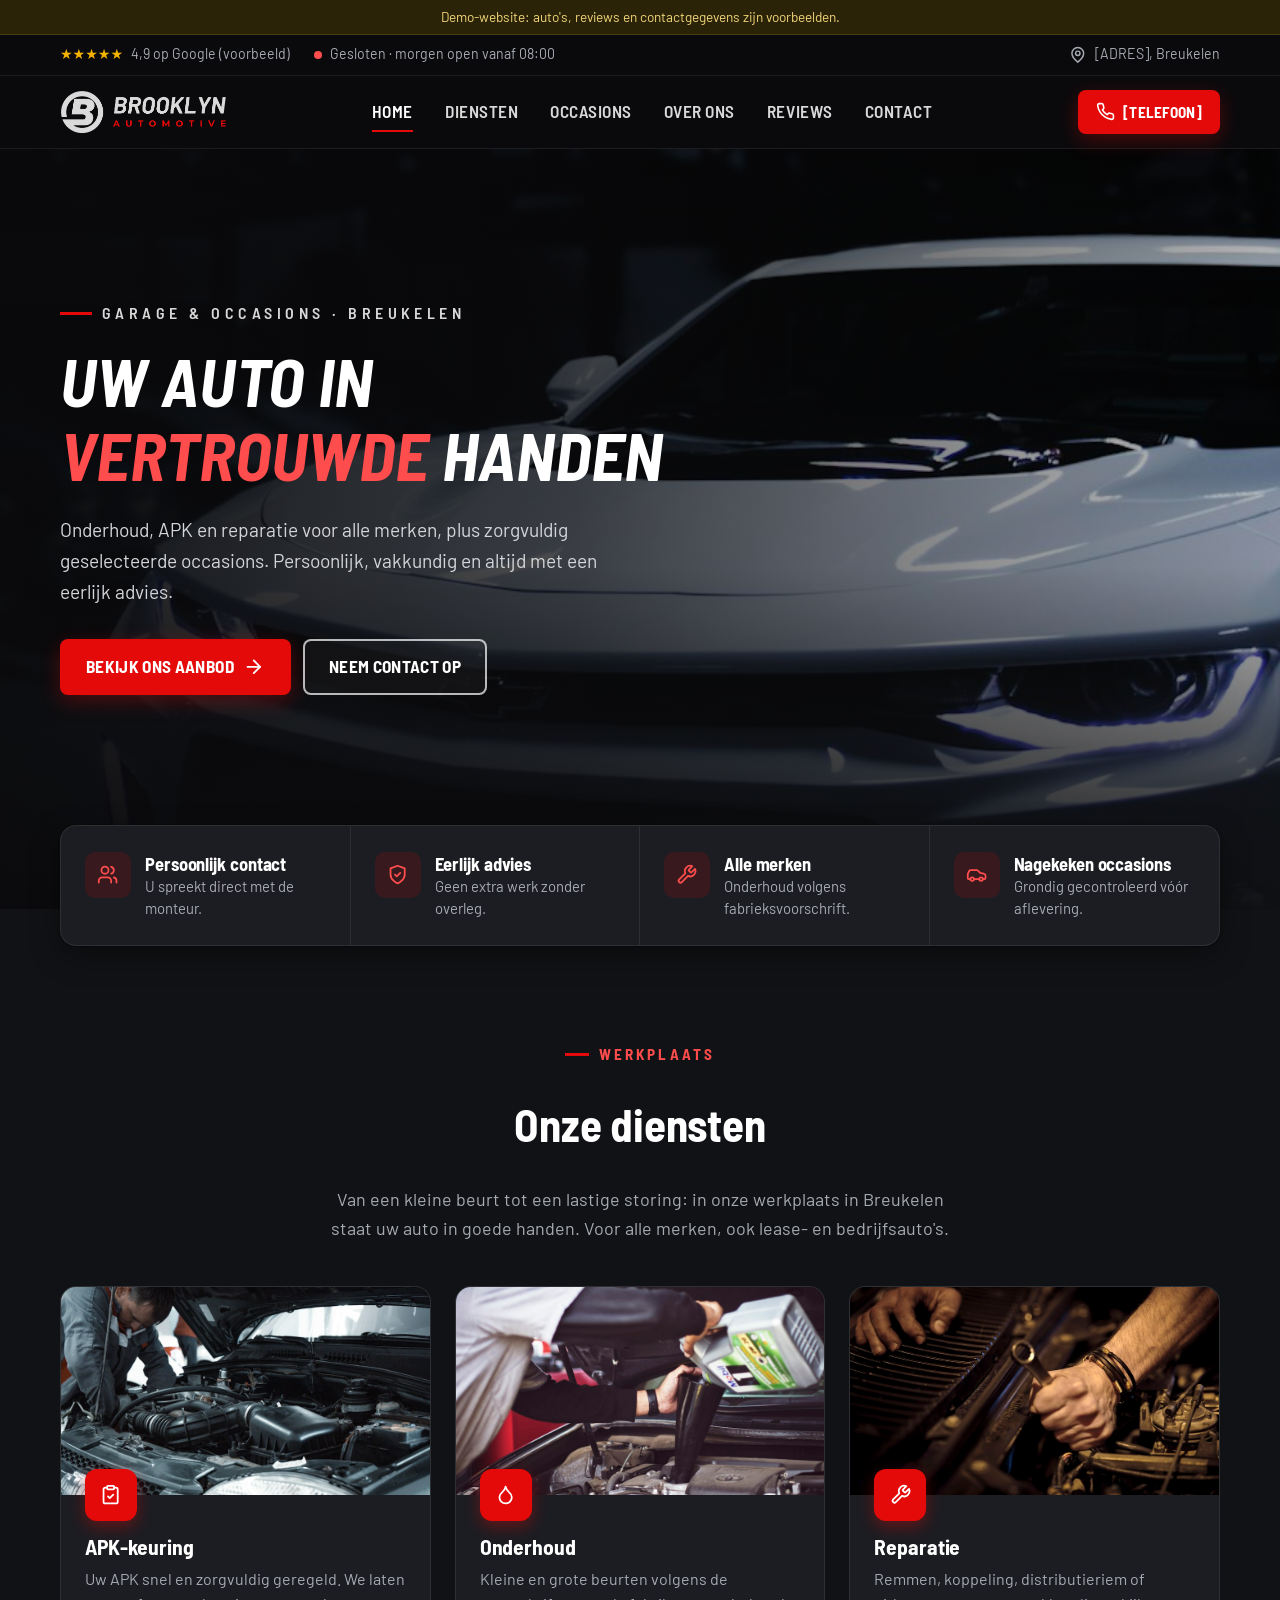
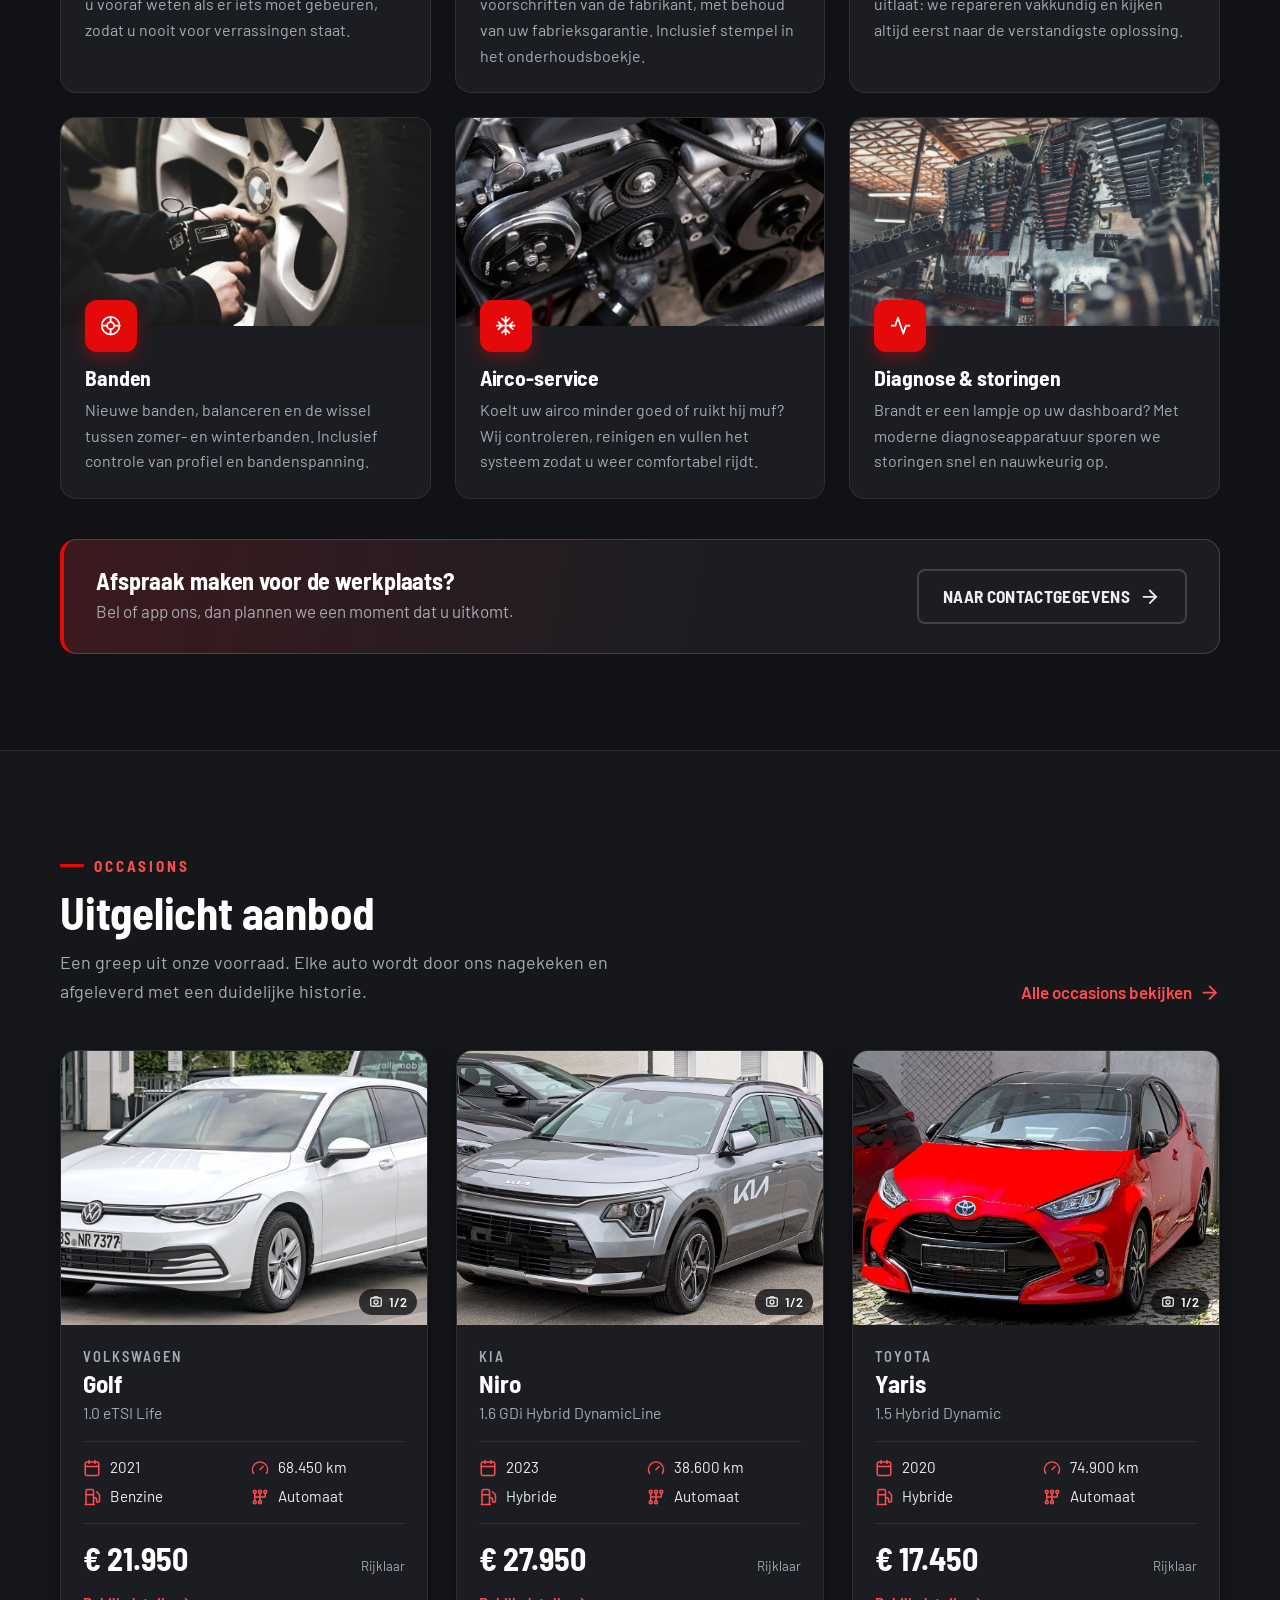
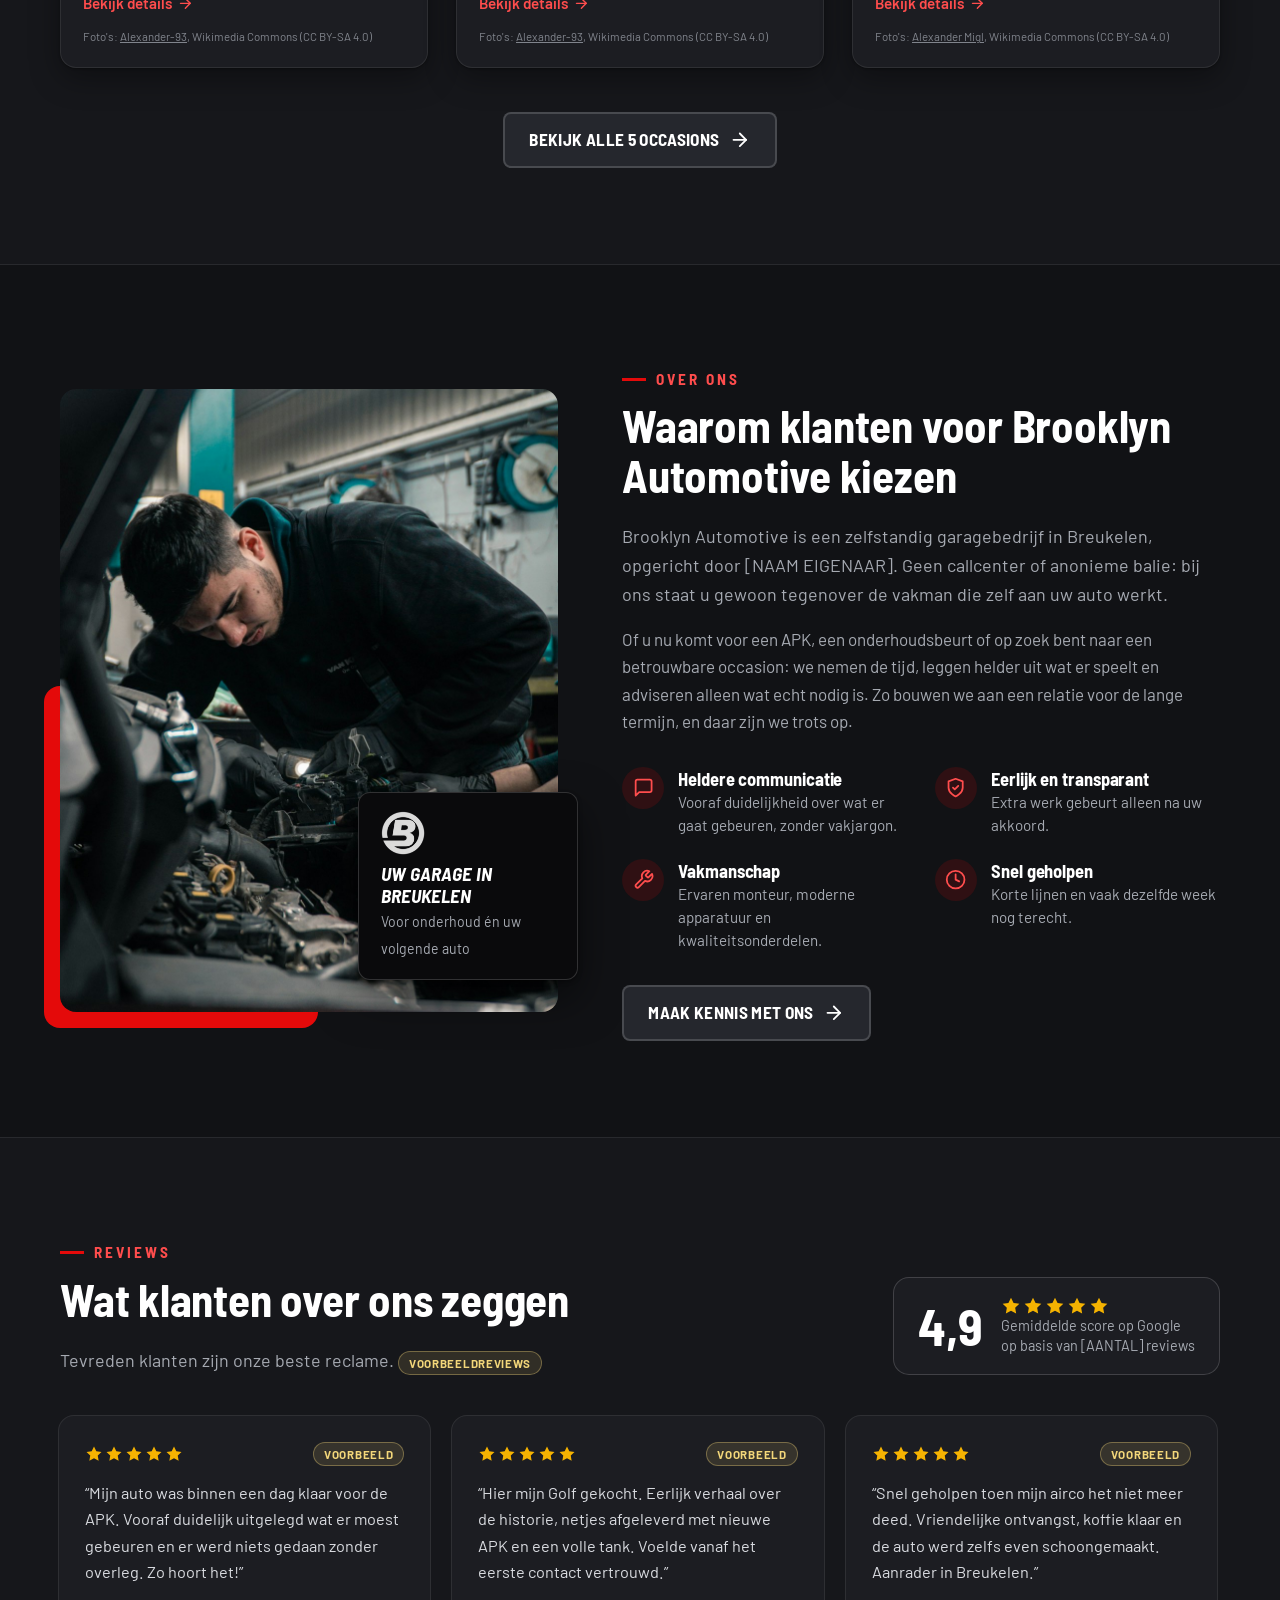
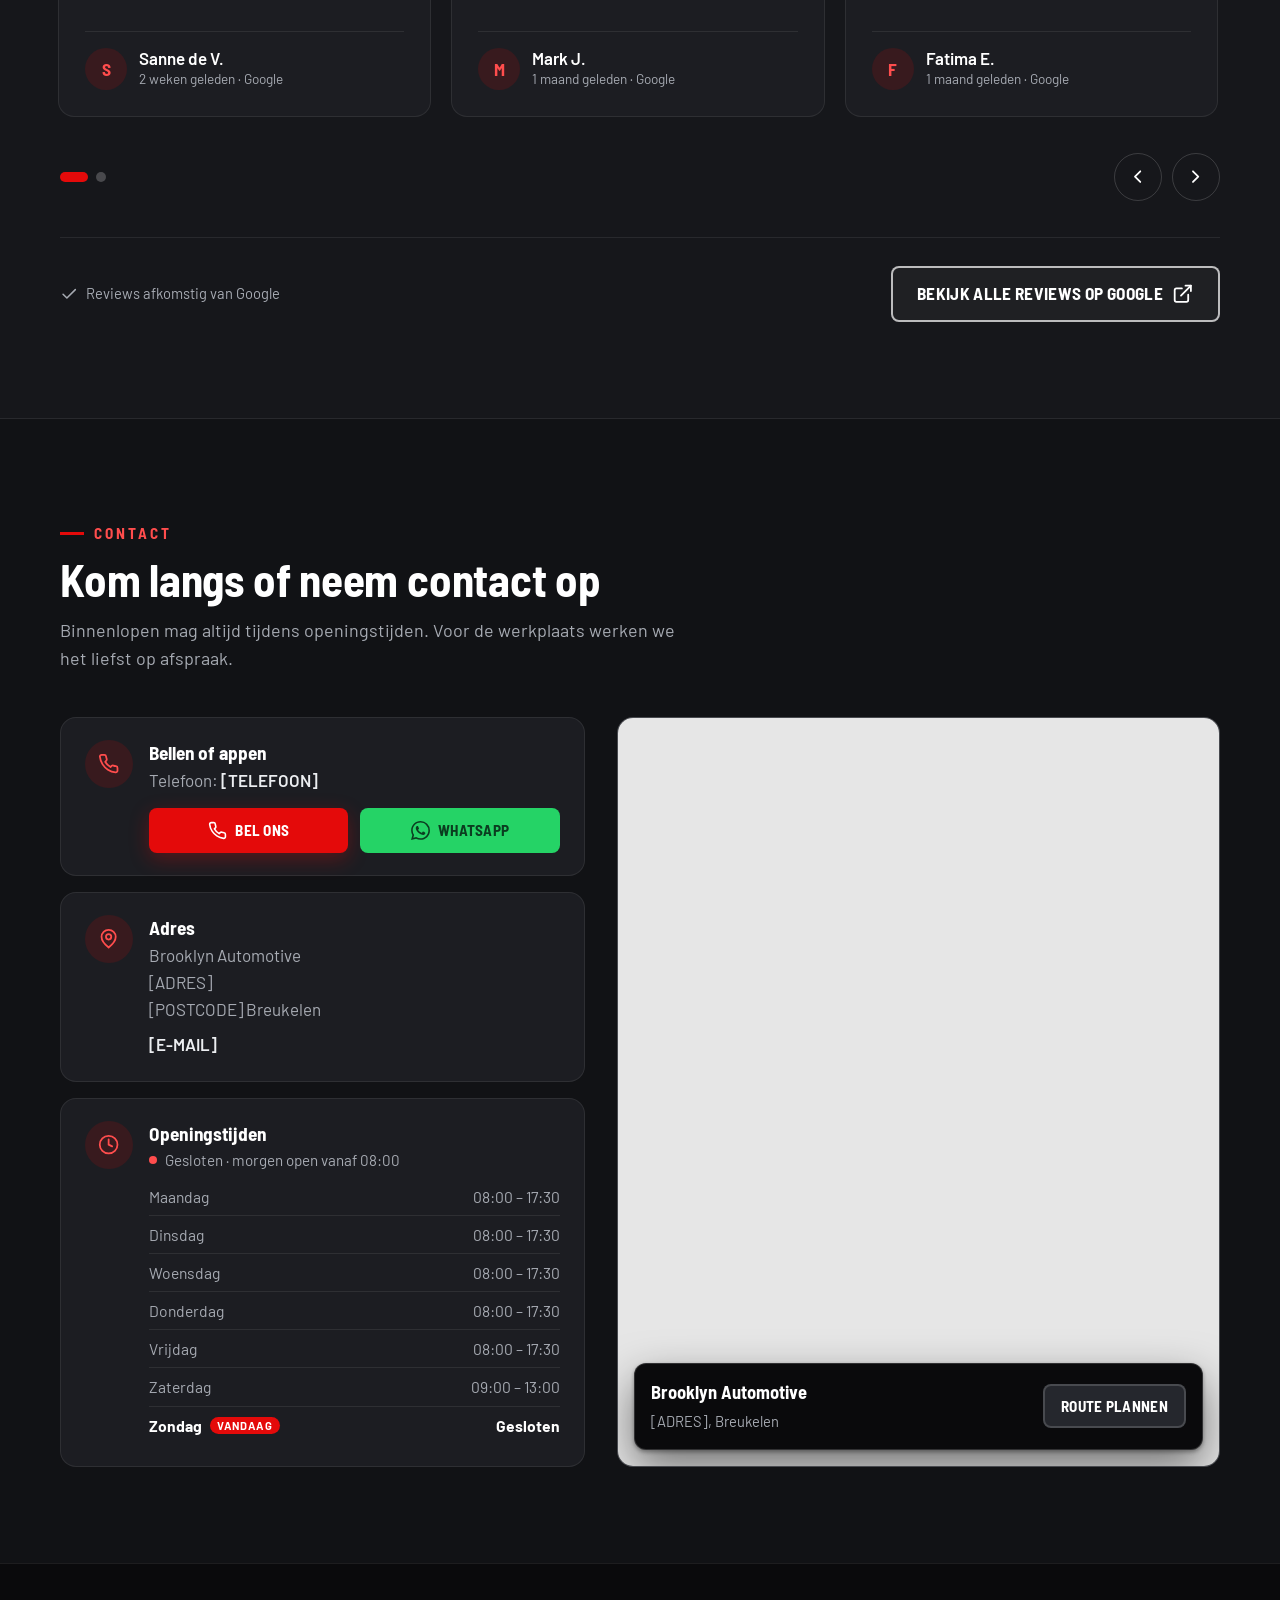
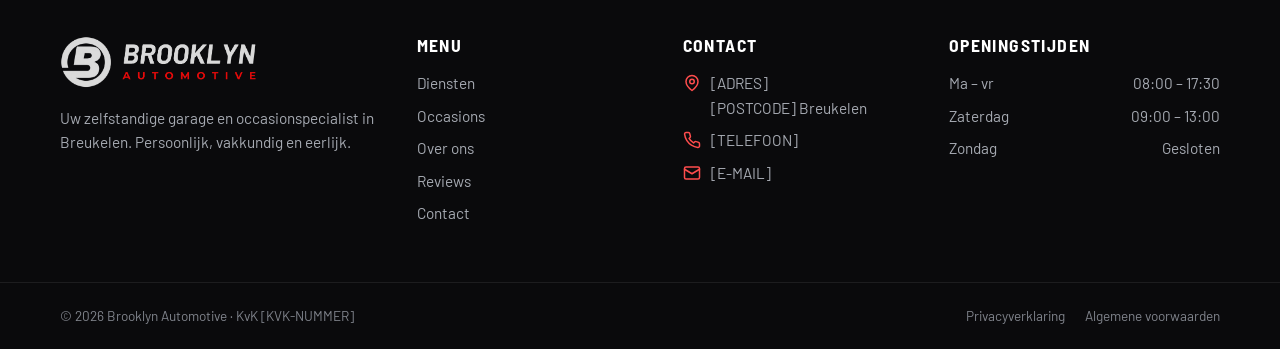
==== commit cb37a4b9: "Detailpagina per auto, verkocht-lint en opgeruimde contactknoppen - Nieuwe detailpagina auto.html me" ====
--- a/index.html
+++ b/index.html
@@ -51,7 +51,6 @@
       </div>
       <div class="topbalk-groep">
         <span class="topbalk-item"><svg class="icon" aria-hidden="true"><use href="#i-pin"></use></svg>[ADRES], Breukelen</span>
-        <a class="topbalk-item" href="tel:[TELEFOON]"><svg class="icon" aria-hidden="true"><use href="#i-telefoon"></use></svg>[TELEFOON]</a>
       </div>
     </div>
   </div>
@@ -73,7 +72,7 @@
         </ul>
       </nav>
       <div class="header-acties">
-        <a class="btn btn-rood btn-klein" href="tel:[TELEFOON]"><svg class="icon" aria-hidden="true"><use href="#i-telefoon"></use></svg><span class="btn-tel-tekst">Bel ons</span></a>
+        <a class="btn btn-rood btn-klein" href="tel:[TELEFOON]" aria-label="Bel ons: [TELEFOON]"><svg class="icon" aria-hidden="true"><use href="#i-telefoon"></use></svg><span class="btn-tel-tekst">[TELEFOON]</span></a>
         <button class="menu-knop" type="button" aria-label="Menu openen" aria-controls="mobiel-menu" aria-expanded="false" data-menu-open>
           <svg class="icon" aria-hidden="true"><use href="#i-menu"></use></svg>
         </button>
@@ -99,8 +98,6 @@
         <li><a href="#contact">Contact <svg class="icon" aria-hidden="true"><use href="#i-pijl"></use></svg></a></li>
       </ul>
     </nav>
-    <a class="btn btn-rood btn-blok" href="tel:[TELEFOON]"><svg class="icon" aria-hidden="true"><use href="#i-telefoon"></use></svg>Bel [TELEFOON]</a>
-    <a class="btn btn-whatsapp btn-blok" href="https://wa.me/[WHATSAPP-NUMMER]" target="_blank" rel="noopener"><svg class="icon icon-vol" aria-hidden="true"><use href="#i-whatsapp"></use></svg>WhatsApp ons</a>
     <div class="mobiel-menu-info">
       <p data-open-status></p>
       <p>[ADRES], [POSTCODE] Breukelen</p>
@@ -216,8 +213,7 @@
             <p>Bel of app ons, dan plannen we een moment dat u uitkomt.</p>
           </div>
           <div class="knoppen">
-            <a class="btn btn-rood" href="tel:[TELEFOON]"><svg class="icon" aria-hidden="true"><use href="#i-telefoon"></use></svg>Bel [TELEFOON]</a>
-            <a class="btn btn-whatsapp" href="https://wa.me/[WHATSAPP-NUMMER]" target="_blank" rel="noopener"><svg class="icon icon-vol" aria-hidden="true"><use href="#i-whatsapp"></use></svg>WhatsApp</a>
+            <a class="btn btn-omlijnd" href="#contact">Naar contactgegevens <svg class="icon" aria-hidden="true"><use href="#i-pijl"></use></svg></a>
           </div>
         </div>
       </div>
@@ -316,20 +312,6 @@
       </div>
     </section>
 
-    <!-- CTA -->
-    <section class="cta-band" aria-label="Contact opnemen">
-      <div class="container">
-        <div>
-          <h2>Vragen of een afspraak maken?</h2>
-          <p>We staan u graag persoonlijk te woord.</p>
-        </div>
-        <div class="knoppen">
-          <a class="btn btn-donker" href="tel:[TELEFOON]"><svg class="icon" aria-hidden="true"><use href="#i-telefoon"></use></svg>Bel direct</a>
-          <a class="btn btn-licht" href="https://wa.me/[WHATSAPP-NUMMER]" target="_blank" rel="noopener"><svg class="icon icon-vol" aria-hidden="true"><use href="#i-whatsapp"></use></svg>Stuur een WhatsApp</a>
-        </div>
-      </div>
-    </section>
-
     <!-- Contact -->
     <section class="sectie" id="contact" aria-labelledby="contact-titel">
       <div class="container">
--- a/assets/css/style.css
+++ b/assets/css/style.css
@@ -44,6 +44,8 @@
 /* ---------- Basis ---------- */
 *, *::before, *::after { box-sizing: border-box; }
 html { scroll-behavior: smooth; scroll-padding-top: calc(var(--header-h) + 12px); -webkit-text-size-adjust: 100%; background: var(--achtergrond); }
+/* Vangnet: niets mag de pagina zijwaarts laten scrollen ('clip' houdt de sticky header intact) */
+html, body { overflow-x: clip; }
 body {
   margin: 0;
   font-family: var(--font-tekst);
@@ -149,12 +151,14 @@
 .menu-knop .icon { width: 28px; height: 28px; }
 
 /* Mobiel menu */
+/* Dicht = display:none. Niet buiten beeld schuiven met transform: dat telt in mobiele browsers mee
+   als paginabreedte en maakt de pagina zijwaarts scrollbaar. */
 .mobiel-menu {
   position: fixed; inset: 0; z-index: 150; background: var(--zwart); color: #fff;
-  display: flex; flex-direction: column; padding: 0 var(--gutter) 32px;
-  transform: translateX(100%); transition: transform .3s ease; visibility: hidden; overflow-y: auto;
-}
-.mobiel-menu.open { transform: none; visibility: visible; }
+  display: none; flex-direction: column; padding: 0 var(--gutter) 32px; overflow-y: auto;
+}
+.mobiel-menu.open { display: flex; animation: menu-in .3s ease; }
+@keyframes menu-in { from { transform: translateX(100%); } to { transform: none; } }
 .mobiel-menu-kop { display: flex; align-items: center; justify-content: space-between; height: var(--header-h); flex: none; }
 .mobiel-menu nav ul { list-style: none; margin: 16px 0 28px; padding: 0; }
 .mobiel-menu nav a {
@@ -218,6 +222,7 @@
 /* ---------- Occasion-kaarten ---------- */
 .auto-grid { display: grid; grid-template-columns: repeat(3, 1fr); gap: 28px; }
 .auto-kaart {
+  position: relative; /* anker voor absolute elementen (o.a. verborgen spec-labels), zodat niets uit een carousel ontsnapt */
   display: flex; flex-direction: column; background: var(--kaart); border-radius: var(--radius-groot); overflow: hidden;
   border: 1px solid var(--lijn); box-shadow: var(--schaduw); transition: box-shadow .25s, transform .25s, border-color .25s;
 }
@@ -247,7 +252,28 @@
   padding: 4px 10px; border-radius: 6px; background: var(--rood); color: #fff;
 }
 .auto-badge.gereserveerd { background: #f39c12; color: #2a1a00; }
-.auto-badge.verkocht { background: var(--zwart); }
+
+/* Verkocht: rood lint als een boekenlegger, vanaf de rechterrand over de foto, met ingeknipt uiteinde */
+.lint-verkocht {
+  position: absolute; top: 18px; right: 0; z-index: 2; pointer-events: none;
+  filter: drop-shadow(0 3px 6px rgba(0, 0, 0, .45));
+}
+.lint-verkocht span {
+  display: block; padding: 7px 20px 7px 32px; background: var(--rood); color: #fff;
+  font-family: var(--font-kop); font-weight: 700; font-size: 1rem; letter-spacing: .16em; text-transform: uppercase; line-height: 1.2;
+  clip-path: polygon(0 0, 100% 0, 100% 100%, 0 100%, 14px 50%);
+}
+.lint-verkocht.groot { top: 24px; }
+.lint-verkocht.groot span { padding: 10px 28px 10px 44px; font-size: 1.3rem; clip-path: polygon(0 0, 100% 0, 100% 100%, 0 100%, 18px 50%); }
+
+/* Hele kaart klikbaar (naar de detailpagina); knoppen en links erin blijven gewoon werken */
+.auto-kaart.klikbaar { cursor: pointer; }
+.auto-titel a { color: inherit; text-decoration: none; }
+.auto-kaart.klikbaar:hover .auto-titel a { color: var(--rood-tekst); }
+.auto-kaart.is-verkocht .galerij-track img { filter: saturate(.65) brightness(.85); }
+.auto-meer { display: inline-flex; align-items: center; gap: .35em; margin-top: 14px; color: var(--rood-tekst); font-weight: 600; font-size: .95rem; }
+.auto-meer .icon { width: 1.1em; height: 1.1em; transition: transform .2s; }
+.auto-kaart.klikbaar:hover .auto-meer .icon { transform: translateX(3px); }
 
 .auto-body { display: flex; flex-direction: column; flex: 1; padding: 20px 22px 22px; }
 .auto-merk { font-family: var(--font-kop); font-weight: 600; font-size: .9rem; letter-spacing: .14em; text-transform: uppercase; color: var(--tekst-zacht); margin-bottom: 2px; }
@@ -371,7 +397,7 @@
 
 .carousel { position: relative; }
 .carousel-track {
-  display: flex; gap: 20px; overflow-x: auto; scroll-snap-type: x mandatory; scroll-behavior: smooth; scrollbar-width: none;
+  position: relative; display: flex; gap: 20px; overflow-x: auto; scroll-snap-type: x mandatory; scroll-behavior: smooth; scrollbar-width: none;
   padding: 4px 2px 8px; margin: -4px -2px 0;
 }
 .carousel-track::-webkit-scrollbar { display: none; }
@@ -407,20 +433,6 @@
 .rond-knop:hover { background: var(--rood); border-color: var(--rood); }
 .reviews-voet { display: flex; align-items: center; justify-content: space-between; gap: 16px 24px; flex-wrap: wrap; margin-top: 36px; padding-top: 28px; border-top: 1px solid var(--lijn); }
 .reviews-bron { display: inline-flex; align-items: center; gap: 8px; font-size: .92rem; color: var(--tekst-zacht); margin: 0; }
-
-/* ---------- CTA-band ---------- */
-.cta-band { background: var(--rood); color: #fff; padding: 48px 0; position: relative; overflow: hidden; }
-.cta-band::after {
-  content: ""; position: absolute; right: -60px; top: 50%; width: 320px; height: 320px; transform: translateY(-50%);
-  background: url("../img/logo-icoon.png") center / contain no-repeat; opacity: .12; filter: brightness(10);
-}
-.cta-band .container { display: flex; align-items: center; justify-content: space-between; gap: 24px; flex-wrap: wrap; position: relative; z-index: 1; }
-.cta-band h2 { font-style: italic; text-transform: uppercase; margin: 0 0 4px; font-size: clamp(1.7rem, 3.5vw, 2.4rem); }
-.cta-band p { margin: 0; font-size: 1.1rem; color: rgba(255, 255, 255, .9); }
-.cta-band .knoppen { display: flex; gap: 12px; flex-wrap: wrap; }
-.cta-band .btn-donker { background: var(--zwart); border-color: var(--zwart); }
-.cta-band .btn-donker:hover { background: #000; }
-.cta-band .btn-licht:hover { color: var(--rood); }
 
 /* ---------- Contact ---------- */
 .contact-grid { display: grid; grid-template-columns: 1fr 1.15fr; gap: 32px; align-items: stretch; }
@@ -463,6 +475,52 @@
 .footer-onder .container { display: flex; justify-content: space-between; gap: 12px 24px; flex-wrap: wrap; }
 .footer-onder ul { display: flex; gap: 20px; flex-wrap: wrap; }
 
+/* ---------- Detailpagina auto ---------- */
+.detail-kop { padding-top: 32px; }
+.detail-kop .kruimelpad a:hover { color: #fff; }
+.detail-grid { display: grid; grid-template-columns: minmax(0, 1.55fr) minmax(0, 1fr); gap: 40px; align-items: start; }
+.detail-galerij { position: relative; border-radius: var(--radius-groot); overflow: hidden; background: var(--kaart-2); aspect-ratio: 3 / 2; }
+.detail-galerij .galerij-track { height: 100%; }
+.detail-galerij .galerij-knop { opacity: 1; width: 46px; height: 46px; }
+.duimnagels { position: relative; display: flex; gap: 10px; margin-top: 12px; overflow-x: auto; scrollbar-width: none; }
+.duimnagels::-webkit-scrollbar { display: none; }
+.duimnagels button {
+  flex: 0 0 auto; width: 112px; aspect-ratio: 3 / 2; padding: 0; border: 2px solid transparent; border-radius: 8px; overflow: hidden;
+  background: var(--kaart-2); cursor: pointer; opacity: .6; transition: opacity .2s, border-color .2s;
+}
+.duimnagels button img { width: 100%; height: 100%; object-fit: cover; }
+.duimnagels button:hover { opacity: .9; }
+.duimnagels button[aria-current="true"] { opacity: 1; border-color: var(--rood); }
+
+.detail-paneel { position: sticky; top: calc(var(--header-h) + 20px); background: var(--kaart); border: 1px solid var(--lijn); border-radius: var(--radius-groot); padding: 28px; }
+.detail-paneel h1 { font-size: clamp(2rem, 3.4vw, 2.6rem); margin: 0; }
+.detail-paneel .auto-uitvoering { font-size: 1.08rem; margin-bottom: 20px; }
+.detail-paneel .specs { margin-bottom: 22px; }
+.detail-prijs { display: flex; align-items: baseline; gap: 12px; margin-bottom: 22px; }
+.detail-prijs .prijs { font-size: 2.6rem; }
+.detail-prijs.verkocht .prijs { text-decoration: line-through; text-decoration-thickness: 2px; color: var(--tekst-zacht); }
+.detail-contact { display: grid; gap: 10px; }
+.detail-contact p { margin: 0 0 4px; color: var(--tekst-zacht); font-size: .95rem; }
+.detail-status-verkocht { margin: 0 0 18px; padding: 12px 14px; border-radius: 10px; background: var(--rood-zacht); border: 1px solid rgba(228, 10, 10, .35); color: #ffd0d0; font-size: .95rem; }
+.detail-terug { display: inline-flex; align-items: center; gap: .4em; margin-top: 18px; color: var(--tekst-zacht); text-decoration: none; font-size: .95rem; }
+.detail-terug:hover { color: #fff; }
+
+.detail-blokken { display: grid; grid-template-columns: minmax(0, 1.55fr) minmax(0, 1fr); gap: 40px; margin-top: 56px; }
+.detail-blok { background: var(--kaart); border: 1px solid var(--lijn); border-radius: var(--radius-groot); padding: 28px; }
+.detail-blok + .detail-blok { margin-top: 24px; }
+.detail-blok h2 { font-size: 1.7rem; margin-bottom: .6em; }
+.detail-blok p { color: var(--tekst-zacht); }
+.detail-blok p:last-child { margin-bottom: 0; }
+.opties { display: grid; grid-template-columns: 1fr 1fr; gap: 10px 20px; list-style: none; margin: 0; padding: 0; }
+.opties li { display: flex; align-items: flex-start; gap: 10px; color: var(--tekst); }
+.opties .icon { color: var(--rood-tekst); margin-top: 3px; width: 18px; height: 18px; }
+.spec-tabel { width: 100%; border-collapse: collapse; font-size: .98rem; }
+.spec-tabel th, .spec-tabel td { padding: 10px 0; border-bottom: 1px solid var(--lijn); text-align: left; vertical-align: top; }
+.spec-tabel th { font-weight: 500; color: var(--tekst-zacht); width: 45%; }
+.spec-tabel td { color: var(--tekst); font-weight: 600; text-align: right; }
+.spec-tabel tr:last-child th, .spec-tabel tr:last-child td { border-bottom: 0; }
+.detail-meer { margin-top: 72px; }
+
 /* ---------- Mobiele actiebalk ---------- */
 .actiebalk { display: none; }
 
@@ -501,11 +559,29 @@
   .filterbalk .veld-sorteer { grid-column: 1 / 2; }
   .filter-reset { justify-self: start; }
   .galerij-knop { opacity: 1; width: 36px; height: 36px; }
+
+  .detail-grid, .detail-blokken { grid-template-columns: minmax(0, 1fr); gap: 24px; }
+  .detail-paneel { position: static; }
+  .detail-contact { display: none; } /* op mobiel/tablet staat contact in de vaste balk onderaan */
+  .detail-blokken { margin-top: 24px; }
+
+  /* Vaste balk met Bellen en WhatsApp: de enige belknoppen op mobiel en tablet */
+  body { padding-bottom: calc(72px + env(safe-area-inset-bottom)); }
+  .actiebalk {
+    display: grid; grid-template-columns: minmax(0, 1fr) minmax(0, 1fr); gap: 10px;
+    position: fixed; left: 0; right: 0; bottom: 0; z-index: 90; width: 100%; max-width: 100vw;
+    padding: 10px var(--gutter) calc(10px + env(safe-area-inset-bottom));
+    background: rgba(10, 10, 12, .95); backdrop-filter: blur(8px); border-top: 1px solid var(--lijn);
+  }
+  .actiebalk .btn { min-width: 0; min-height: 48px; padding: 8px 10px; font-size: 1rem; overflow: hidden; text-overflow: ellipsis; }
 }
 
 @media (max-width: 640px) {
   :root { --gutter: 16px; }
-  body { font-size: 16px; padding-bottom: 72px; }
+  body { font-size: 16px; }
+  /* Lange knopteksten mogen op smalle schermen afbreken in plaats van uit te steken */
+  .btn { white-space: normal; text-align: center; }
+  .contact-kaarten { grid-template-columns: minmax(0, 1fr); }
   h2 { font-size: 2rem; }
   .sectie { padding: 56px 0; }
   .sectie-kop { flex-direction: column; align-items: flex-start; margin-bottom: 28px; }
@@ -532,14 +608,17 @@
   .auto-body { padding: 18px 18px 20px; }
   .prijs { font-size: 1.85rem; }
 
-  /* Horizontale swipe-carousel (diensten en uitgelichte occasions op de homepage) */
+  /* Horizontale swipe-carousel (diensten en occasions): de actieve kaart staat in het midden,
+     links en rechts piept een randje van de vorige en volgende kaart.
+     De rij loopt van schermrand tot schermrand, dus breedtes in vw (= 100% van de rij). */
   .mobiel-carousel {
-    display: flex; gap: 14px; overflow-x: auto; scroll-snap-type: x mandatory; scrollbar-width: none;
-    margin-inline: calc(var(--gutter) * -1); padding: 4px var(--gutter) 10px; scroll-padding-inline: var(--gutter);
+    --kaart-b: 82vw;
+    position: relative; display: flex; gap: 12px; overflow-x: auto; scroll-snap-type: x mandatory; scrollbar-width: none;
+    margin-inline: calc(var(--gutter) * -1); padding: 4px calc((100vw - var(--kaart-b)) / 2) 10px;
     overscroll-behavior-x: contain;
   }
   .mobiel-carousel::-webkit-scrollbar { display: none; }
-  .mobiel-carousel > * { flex: 0 0 84%; min-width: 0; scroll-snap-align: start; }
+  .mobiel-carousel > * { flex: 0 0 var(--kaart-b); min-width: 0; scroll-snap-align: center; }
   .mobiel-carousel > .lijst-fout, .mobiel-carousel > .lijst-leeg { flex-basis: 100%; }
   .mobiel-carousel .verschijn { opacity: 1; transform: none; }
   .mobiel-carousel .auto-kaart:hover, .mobiel-carousel .dienst:hover { transform: none; }
@@ -565,15 +644,21 @@
   .reviews-kop { grid-template-columns: 1fr; gap: 20px; }
   .score-kaart { padding: 16px 18px; }
   .score-getal { font-size: 2.7rem; }
-  .review { flex-basis: 86%; padding: 22px; }
-  .carousel-track { margin-inline: calc(var(--gutter) * -1); padding-inline: var(--gutter); scroll-padding-inline: var(--gutter); }
+  .review { flex-basis: 82vw; padding: 22px; scroll-snap-align: center; }
+  .carousel-track { gap: 12px; margin-inline: calc(var(--gutter) * -1); padding-inline: 9vw; }
   .carousel-pijlen { display: none; }
   .carousel-bediening { justify-content: center; }
   .reviews-voet { flex-direction: column; align-items: stretch; text-align: center; }
   .reviews-bron { justify-content: center; }
 
-  .cta-band { padding: 40px 0; }
-  .cta-band .knoppen, .cta-band .btn { width: 100%; }
+  .detail-kop { padding-top: 20px; }
+  .detail-galerij { margin-inline: calc(var(--gutter) * -1); border-radius: 0; }
+  .duimnagels button { width: 84px; }
+  .detail-paneel, .detail-blok { padding: 20px; }
+  .detail-prijs .prijs { font-size: 2.2rem; }
+  .opties { grid-template-columns: 1fr; }
+  .lint-verkocht.groot { top: 16px; }
+  .lint-verkocht.groot span { padding: 8px 22px 8px 36px; font-size: 1.1rem; }
 
   .contact-kaart { padding: 18px; gap: 14px; }
   .contact-kaart .reden-icoon { width: 42px; height: 42px; }
@@ -583,14 +668,6 @@
   .footer { padding-top: 48px; }
   .footer-grid { grid-template-columns: 1fr; gap: 32px; padding-bottom: 36px; }
   .footer-onder .container { flex-direction: column; }
-
-  .actiebalk {
-    display: grid; grid-template-columns: 1fr 1fr; gap: 10px;
-    position: fixed; left: 0; right: 0; bottom: 0; z-index: 90;
-    padding: 10px var(--gutter) calc(10px + env(safe-area-inset-bottom));
-    background: rgba(10, 10, 12, .95); backdrop-filter: blur(8px); border-top: 1px solid var(--lijn);
-  }
-  .actiebalk .btn { min-height: 48px; font-size: 1rem; }
 }
 
 @media (prefers-reduced-motion: reduce) {
